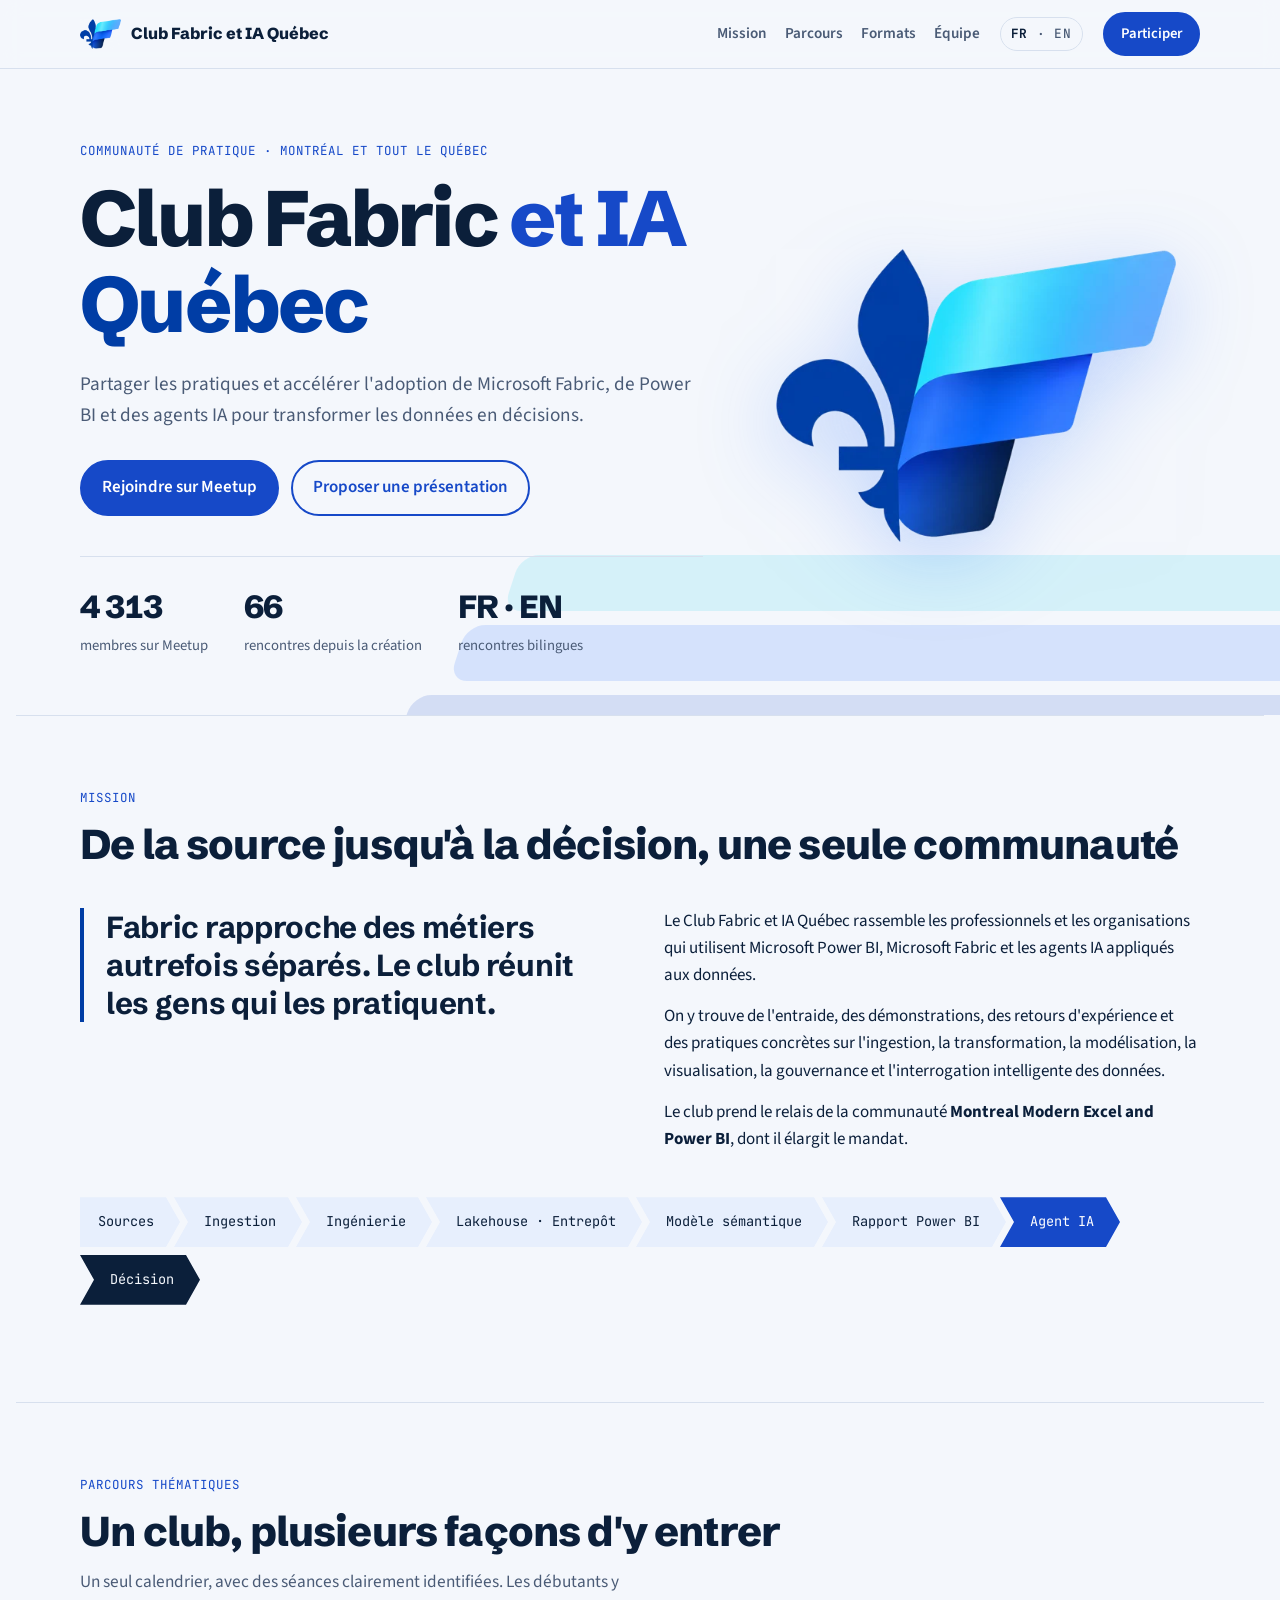
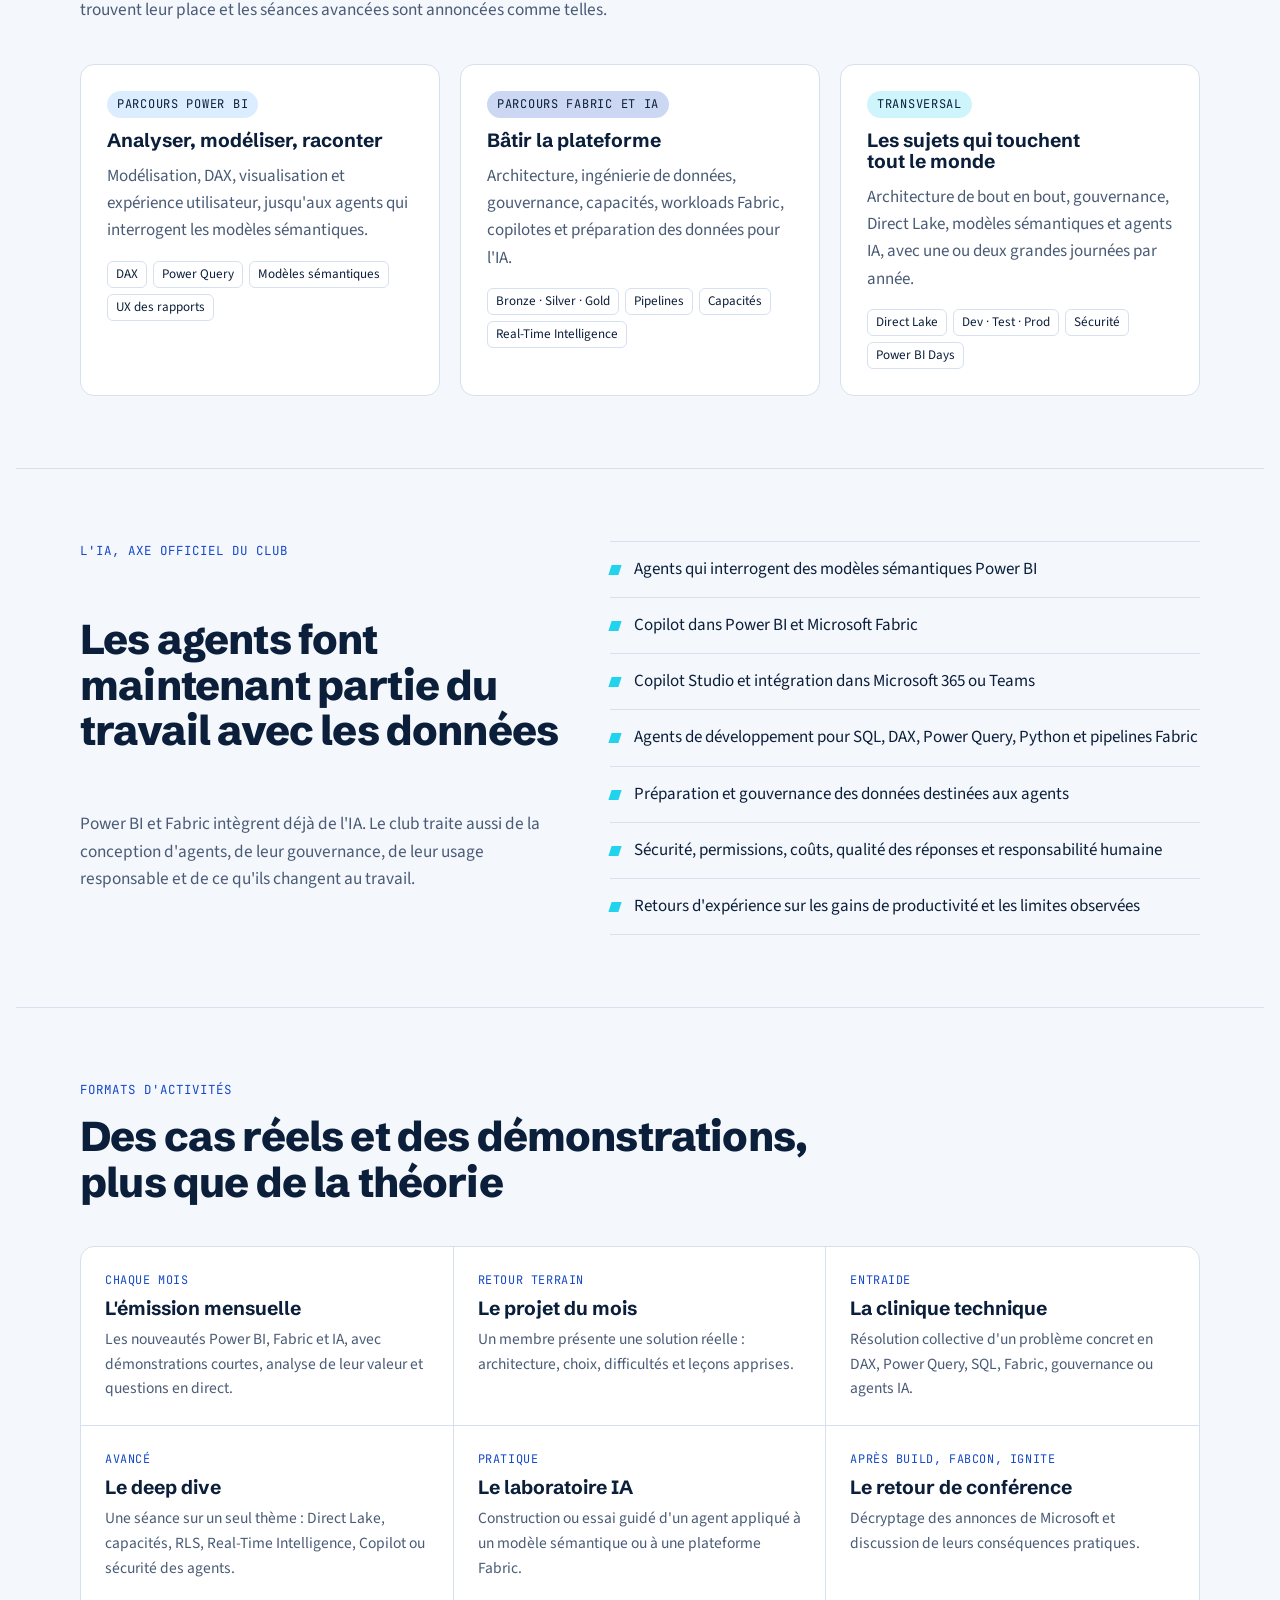
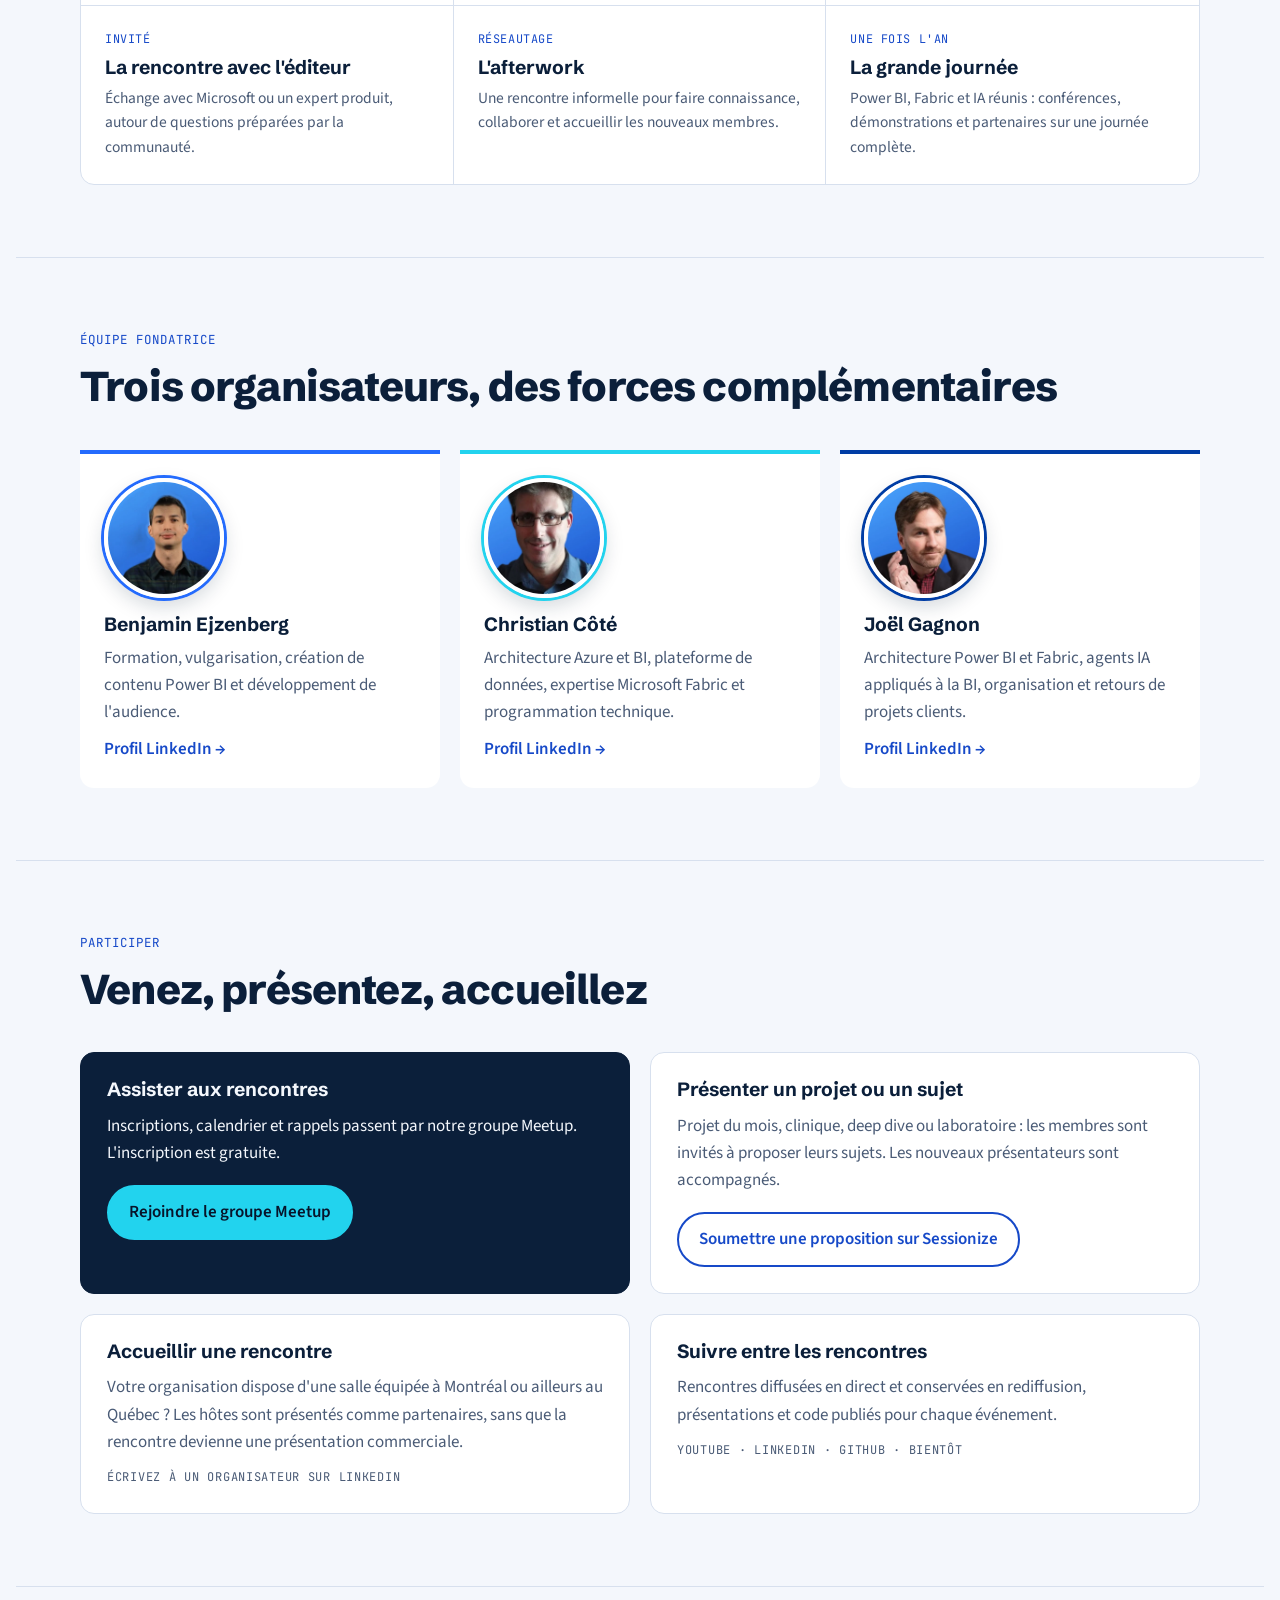
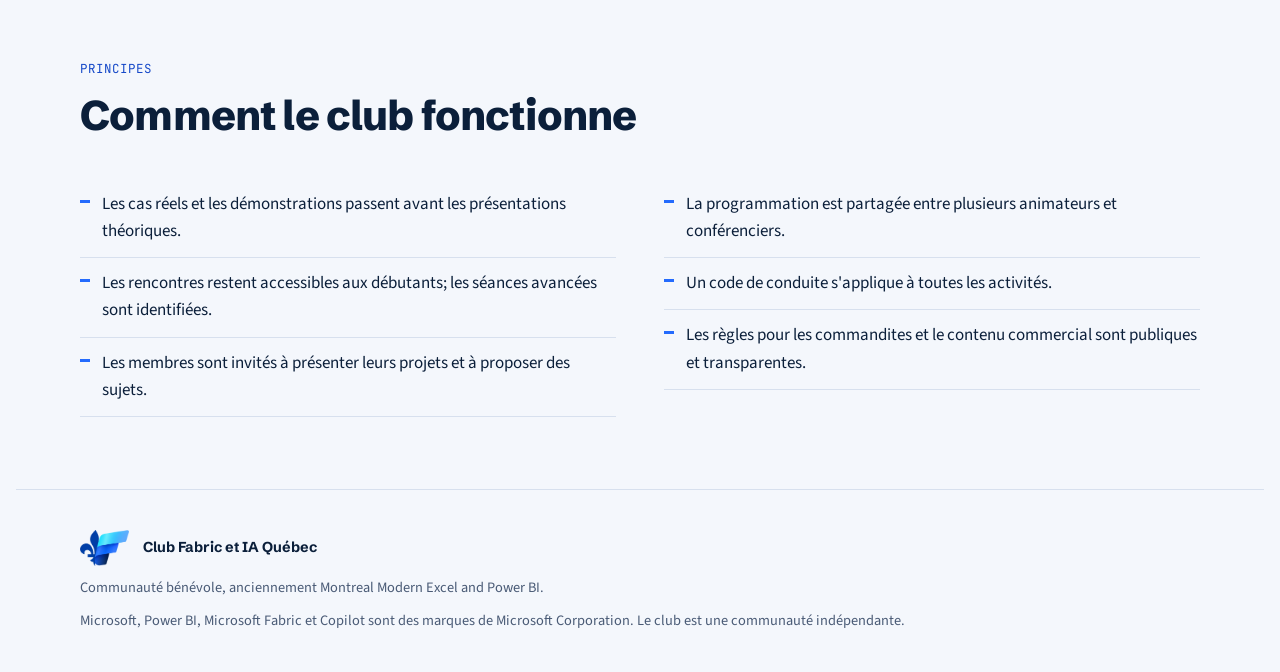
==== index.html @ 4f5534c7 "Add files via upload" ====
<!doctype html>
<html lang="fr">
<head>
<meta charset="utf-8">
<meta name="viewport" content="width=device-width, initial-scale=1, viewport-fit=cover">
<title>Club Fabric et IA Québec</title>
<link rel="alternate" hreflang="fr" href="index.html">
<link rel="alternate" hreflang="en" href="en.html">
<link rel="stylesheet" href="styles.css">
<meta name="description" content="Communauté de pratique québécoise autour de Power BI, Microsoft Fabric et des agents IA.">
<link rel="preconnect" href="https://fonts.googleapis.com">
<link rel="preconnect" href="https://fonts.gstatic.com" crossorigin>
<link rel="stylesheet" href="https://fonts.googleapis.com/css2?family=Schibsted+Grotesk:wght@500;700;800&family=Source+Sans+3:wght@400;600&family=JetBrains+Mono:wght@500&display=swap">
</head>
<body>


<nav class="nav" aria-label="Navigation principale">
  <div class="wrap">
    <a class="brand" href="#top"><img src="logo.webp" alt=""><span>Club Fabric et IA Québec</span></a>
    <ul>
      <li><a href="#mission">Mission</a></li>
      <li><a href="#parcours">Parcours</a></li>
      <li><a href="#formats">Formats</a></li>
      <li><a href="#equipe">Équipe</a></li>
    </ul>
    <a class="lang" href="en.html" hreflang="en" lang="en" aria-label="English version"><b>FR</b> · EN</a>
    <a class="btn btn-primary" href="#participer">Participer</a>
  </div>
</nav>

<header class="hero" id="top">
  <div class="ribbons" aria-hidden="true"><span></span><span></span><span></span></div>
  <div class="wrap">
    <div>
      <p class="eyebrow">Communauté de pratique · Montréal et tout le Québec</p>
      <h1 style="margin-top:14px">Club Fabric <span class="ia">et IA</span><span class="qc">Québec</span></h1>
      <p class="lede">Partager les pratiques et accélérer l'adoption de Microsoft Fabric, de Power BI et des agents IA pour transformer les données en décisions.</p>
      <div class="ctas">
        <a class="btn btn-primary" href="https://www.meetup.com/fr-FR/pugmontreal" target="_blank" rel="noopener">Rejoindre sur Meetup</a>
        <a class="btn btn-ghost" href="https://sessionize.com/Fabric_AI_Quebec" target="_blank" rel="noopener">Proposer une présentation</a>
      </div>
      <div class="stats">
        <div class="stat"><b>4&nbsp;313</b><span>membres sur Meetup</span></div>
        <div class="stat"><b>66</b><span>rencontres depuis la création</span></div>
        <div class="stat"><b>FR · EN</b><span>rencontres bilingues</span></div>
      </div>
    </div>
    <div class="hero-logo"><img src="logo.webp" alt="Emblème du Club Fabric et IA Québec : une demi-fleur de lys bleue jointe à un F formé de rubans bleus et cyan"></div>
  </div>
</header>

<main>
<section id="mission">
  <div class="wrap">
    <div class="sec-head">
      <p class="eyebrow">Mission</p>
      <h2>De la source jusqu'à la décision, une seule communauté</h2>
    </div>
    <div class="mission">
      <blockquote>Fabric rapproche des métiers autrefois séparés. Le club réunit les gens qui les pratiquent.</blockquote>
      <div>
        <p>Le Club Fabric et IA Québec rassemble les professionnels et les organisations qui utilisent Microsoft Power BI, Microsoft Fabric et les agents IA appliqués aux données.</p>
        <p>On y trouve de l'entraide, des démonstrations, des retours d'expérience et des pratiques concrètes sur l'ingestion, la transformation, la modélisation, la visualisation, la gouvernance et l'interrogation intelligente des données.</p>
        <p>Le club prend le relais de la communauté <strong>Montreal Modern Excel and Power BI</strong>, dont il élargit le mandat.</p>
      </div>
    </div>
    <ol class="flow" aria-label="Le continuum couvert par le club" style="margin-top:44px">
      <li>Sources</li><li>Ingestion</li><li>Ingénierie</li><li>Lakehouse · Entrepôt</li><li>Modèle sémantique</li><li>Rapport Power BI</li><li class="ai">Agent IA</li><li class="dec">Décision</li>
    </ol>
  </div>
</section>

<section id="parcours">
  <div class="wrap">
    <div class="sec-head">
      <p class="eyebrow">Parcours thématiques</p>
      <h2>Un club, plusieurs façons d'y entrer</h2>
      <p class="lede">Un seul calendrier, avec des séances clairement identifiées. Les débutants y trouvent leur place et les séances avancées sont annoncées comme telles.</p>
    </div>
    <div class="tracks">
      <article class="track t-pbi">
        <span class="tag">Parcours Power BI</span>
        <h3>Analyser, modéliser, raconter</h3>
        <p>Modélisation, DAX, visualisation et expérience utilisateur, jusqu'aux agents qui interrogent les modèles sémantiques.</p>
        <div class="chips"><span>DAX</span><span>Power Query</span><span>Modèles sémantiques</span><span>UX des rapports</span></div>
      </article>
      <article class="track t-fab">
        <span class="tag">Parcours Fabric et IA</span>
        <h3>Bâtir la plateforme</h3>
        <p>Architecture, ingénierie de données, gouvernance, capacités, workloads Fabric, copilotes et préparation des données pour l'IA.</p>
        <div class="chips"><span>Bronze · Silver · Gold</span><span>Pipelines</span><span>Capacités</span><span>Real-Time Intelligence</span></div>
      </article>
      <article class="track t-x">
        <span class="tag">Transversal</span>
        <h3>Les sujets qui touchent tout le monde</h3>
        <p>Architecture de bout en bout, gouvernance, Direct Lake, modèles sémantiques et agents IA, avec une ou deux grandes journées par année.</p>
        <div class="chips"><span>Direct Lake</span><span>Dev · Test · Prod</span><span>Sécurité</span><span>Power BI Days</span></div>
      </article>
    </div>
  </div>
</section>

<section id="ia">
  <div class="wrap ia-grid">
    <div class="sec-head" style="margin-bottom:0">
      <p class="eyebrow">L'IA, axe officiel du club</p>
      <h2>Les agents font maintenant partie du travail avec les données</h2>
      <p class="lede">Power BI et Fabric intègrent déjà de l'IA. Le club traite aussi de la conception d'agents, de leur gouvernance, de leur usage responsable et de ce qu'ils changent au travail.</p>
    </div>
    <ul class="ia-list">
      <li>Agents qui interrogent des modèles sémantiques Power BI</li>
      <li>Copilot dans Power BI et Microsoft Fabric</li>
      <li>Copilot Studio et intégration dans Microsoft 365 ou Teams</li>
      <li>Agents de développement pour SQL, DAX, Power Query, Python et pipelines Fabric</li>
      <li>Préparation et gouvernance des données destinées aux agents</li>
      <li>Sécurité, permissions, coûts, qualité des réponses et responsabilité humaine</li>
      <li>Retours d'expérience sur les gains de productivité et les limites observées</li>
    </ul>
  </div>
</section>

<section id="formats">
  <div class="wrap">
    <div class="sec-head">
      <p class="eyebrow">Formats d'activités</p>
      <h2>Des cas réels et des démonstrations, plus que de la théorie</h2>
    </div>
    <div class="formats">
      <div class="fmt"><span class="when">Chaque mois</span><h3>L'émission mensuelle</h3><p>Les nouveautés Power BI, Fabric et IA, avec démonstrations courtes, analyse de leur valeur et questions en direct.</p></div>
      <div class="fmt"><span class="when">Retour terrain</span><h3>Le projet du mois</h3><p>Un membre présente une solution réelle : architecture, choix, difficultés et leçons apprises.</p></div>
      <div class="fmt"><span class="when">Entraide</span><h3>La clinique technique</h3><p>Résolution collective d'un problème concret en DAX, Power Query, SQL, Fabric, gouvernance ou agents IA.</p></div>
      <div class="fmt"><span class="when">Avancé</span><h3>Le deep dive</h3><p>Une séance sur un seul thème : Direct Lake, capacités, RLS, Real-Time Intelligence, Copilot ou sécurité des agents.</p></div>
      <div class="fmt"><span class="when">Pratique</span><h3>Le laboratoire IA</h3><p>Construction ou essai guidé d'un agent appliqué à un modèle sémantique ou à une plateforme Fabric.</p></div>
      <div class="fmt"><span class="when">Après Build, FabCon, Ignite</span><h3>Le retour de conférence</h3><p>Décryptage des annonces de Microsoft et discussion de leurs conséquences pratiques.</p></div>
      <div class="fmt"><span class="when">Invité</span><h3>La rencontre avec l'éditeur</h3><p>Échange avec Microsoft ou un expert produit, autour de questions préparées par la communauté.</p></div>
      <div class="fmt"><span class="when">Réseautage</span><h3>L'afterwork</h3><p>Une rencontre informelle pour faire connaissance, collaborer et accueillir les nouveaux membres.</p></div>
      <div class="fmt"><span class="when">Une fois l'an</span><h3>La grande journée</h3><p>Power BI, Fabric et IA réunis : conférences, démonstrations et partenaires sur une journée complète.</p></div>
    </div>
  </div>
</section>

<section id="equipe">
  <div class="wrap">
    <div class="sec-head">
      <p class="eyebrow">Équipe fondatrice</p>
      <h2>Trois organisateurs, des forces complémentaires</h2>
    </div>
    <div class="team">
      <article class="person">
        <img class="avatar" src="benjamin.webp" alt="Photo de Benjamin Ejzenberg" width="120" height="120" loading="lazy" decoding="async">
        <h3>Benjamin Ejzenberg</h3>
        <p>Formation, vulgarisation, création de contenu Power BI et développement de l'audience.</p>
        <a href="https://www.linkedin.com/in/benjaminejzenberg/" target="_blank" rel="noopener">Profil LinkedIn →</a>
      </article>
      <article class="person">
        <img class="avatar" src="christian.webp" alt="Photo de Christian Côté" width="120" height="120" loading="lazy" decoding="async">
        <h3>Christian Côté</h3>
        <p>Architecture Azure et BI, plateforme de données, expertise Microsoft Fabric et programmation technique.</p>
        <a href="https://www.linkedin.com/in/ccote/" target="_blank" rel="noopener">Profil LinkedIn →</a>
      </article>
      <article class="person">
        <img class="avatar" src="joel.webp" alt="Photo de Joël Gagnon" width="120" height="120" loading="lazy" decoding="async">
        <h3>Joël Gagnon</h3>
        <p>Architecture Power BI et Fabric, agents IA appliqués à la BI, organisation et retours de projets clients.</p>
        <a href="https://www.linkedin.com/in/joelgagnon/" target="_blank" rel="noopener">Profil LinkedIn →</a>
      </article>
    </div>
  </div>
</section>

<section id="participer">
  <div class="wrap">
    <div class="sec-head">
      <p class="eyebrow">Participer</p>
      <h2>Venez, présentez, accueillez</h2>
    </div>
    <div class="join">
      <article class="card main">
        <h3>Assister aux rencontres</h3>
        <p>Inscriptions, calendrier et rappels passent par notre groupe Meetup. L'inscription est gratuite.</p>
        <a class="btn btn-primary" href="https://www.meetup.com/fr-FR/pugmontreal" target="_blank" rel="noopener">Rejoindre le groupe Meetup</a>
      </article>
      <article class="card">
        <h3>Présenter un projet ou un sujet</h3>
        <p>Projet du mois, clinique, deep dive ou laboratoire : les membres sont invités à proposer leurs sujets. Les nouveaux présentateurs sont accompagnés.</p>
        <a class="btn btn-ghost" href="https://sessionize.com/Fabric_AI_Quebec" target="_blank" rel="noopener">Soumettre une proposition sur Sessionize</a>
      </article>
      <article class="card">
        <h3>Accueillir une rencontre</h3>
        <p>Votre organisation dispose d'une salle équipée à Montréal ou ailleurs au Québec ? Les hôtes sont présentés comme partenaires, sans que la rencontre devienne une présentation commerciale.</p>
        <span class="soon">Écrivez à un organisateur sur LinkedIn</span>
      </article>
      <article class="card">
        <h3>Suivre entre les rencontres</h3>
        <p>Rencontres diffusées en direct et conservées en rediffusion, présentations et code publiés pour chaque événement.</p>
        <span class="soon">YouTube · LinkedIn · GitHub · bientôt</span>
      </article>
    </div>
  </div>
</section>

<section id="principes">
  <div class="wrap">
    <div class="sec-head">
      <p class="eyebrow">Principes</p>
      <h2>Comment le club fonctionne</h2>
    </div>
    <ul class="principles">
      <li>Les cas réels et les démonstrations passent avant les présentations théoriques.</li>
      <li>Les rencontres restent accessibles aux débutants; les séances avancées sont identifiées.</li>
      <li>Les membres sont invités à présenter leurs projets et à proposer des sujets.</li>
      <li>La programmation est partagée entre plusieurs animateurs et conférenciers.</li>
      <li>Un code de conduite s'applique à toutes les activités.</li>
      <li>Les règles pour les commandites et le contenu commercial sont publiques et transparentes.</li>
    </ul>
  </div>
</section>
</main>

<footer>
  <div class="wrap">
    <div class="row"><img src="logo.webp" alt=""><strong>Club Fabric et IA Québec</strong></div>
    <p>Communauté bénévole, anciennement Montreal Modern Excel and Power BI.</p>
    <p>Microsoft, Power BI, Microsoft Fabric et Copilot sont des marques de Microsoft Corporation. Le club est une communauté indépendante.</p>
  </div>
</footer>
</body>
</html>
---- styles.css ----
body{margin:0}
img{max-width:100%}

/* Layout: page de communauté en une colonne large; bandes inclinées reprenant les rubans du logo; le continuum des données sert de fil conducteur. */
:root{
  --bg:#F4F7FC; --surface:#FFFFFF; --ink:#0B1F3A; --muted:#4A5B76; --line:#D7E0EE;
  --accent:#1649C8; --accent-2:#246BFD; --azure:#4CA7FF; --cyan:#22D3EE; --lys:#003DA5;
  --on-accent:#FFFFFF; --tint:#E7EFFD;
  --f-display:"Schibsted Grotesk","Segoe UI",system-ui,sans-serif;
  --f-body:"Source Sans 3","Segoe UI",system-ui,sans-serif;
  --f-mono:"JetBrains Mono",ui-monospace,Consolas,monospace;
  --wrap:1120px;
}
@media (prefers-color-scheme:dark){:root:not([data-theme="light"]){
  --bg:#07142A; --surface:#0C1E3B; --ink:#E6EEFA; --muted:#9EB1CF; --line:#1C3459;
  --accent:#4CA7FF; --accent-2:#6CB6FF; --azure:#4CA7FF; --cyan:#22D3EE; --lys:#5C8DE6;
  --on-accent:#07142A; --tint:#102A50; color-scheme:dark}}
:root[data-theme="dark"]{
  --bg:#07142A; --surface:#0C1E3B; --ink:#E6EEFA; --muted:#9EB1CF; --line:#1C3459;
  --accent:#4CA7FF; --accent-2:#6CB6FF; --azure:#4CA7FF; --cyan:#22D3EE; --lys:#5C8DE6;
  --on-accent:#07142A; --tint:#102A50; color-scheme:dark}

*{box-sizing:border-box}
html{scroll-behavior:smooth}
@media (prefers-reduced-motion:reduce){html{scroll-behavior:auto}*{animation:none!important;transition:none!important}}
body{background:var(--bg);color:var(--ink);font-family:var(--f-body);font-size:17px;line-height:1.6;padding-inline:16px}
.wrap{max-width:var(--wrap);margin-inline:auto}
a{color:var(--accent)}
a:focus-visible,button:focus-visible{outline:3px solid var(--cyan);outline-offset:3px;border-radius:4px}
h1,h2,h3{font-family:var(--f-display);line-height:1.1;text-wrap:balance;margin:0}
h2{font-size:clamp(1.8rem,3.6vw,2.6rem);font-weight:800;letter-spacing:-.02em}
h3{font-size:1.2rem;font-weight:700}
p{margin:0}
.eyebrow{font-family:var(--f-mono);font-size:.78rem;letter-spacing:.08em;text-transform:uppercase;color:var(--accent)}
.lede{color:var(--muted);max-width:62ch;font-size:1.08rem}

/* Nav */
.nav{position:sticky;top:env(safe-area-inset-top,0px);z-index:10;background:color-mix(in srgb,var(--bg) 88%,transparent);backdrop-filter:blur(10px);border-bottom:1px solid var(--line);margin-inline:-16px;padding-inline:16px}
.nav .wrap{display:flex;align-items:center;gap:20px;padding-block:12px}
.brand{display:flex;align-items:center;gap:10px;text-decoration:none;color:var(--ink);font-family:var(--f-display);font-weight:800;font-size:1rem;white-space:nowrap}
.brand img{height:30px;width:auto}
.nav ul{display:flex;gap:18px;list-style:none;margin:0 0 0 auto;padding:0;flex-wrap:wrap}
.nav ul a{color:var(--muted);text-decoration:none;font-weight:600;font-size:.95rem}
.nav ul a:hover{color:var(--ink)}
@media (max-width:860px){.nav ul{display:none}}
.btn{display:inline-flex;align-items:center;gap:8px;padding:12px 20px;border-radius:999px;font-weight:600;text-decoration:none;border:2px solid var(--accent);transition:transform .15s ease,background .15s}
.btn:hover{transform:translateY(-1px)}
.btn-primary{background:var(--accent);color:var(--on-accent)}
.btn-ghost{color:var(--accent);background:transparent}
.nav .btn{padding:8px 16px;font-size:.92rem;margin-left:auto}
@media (min-width:861px){.nav .btn{margin-left:0}}

/* Hero */
.hero{position:relative;padding-block:72px 56px;overflow:hidden;margin-inline:-16px;padding-inline:16px}
.hero .wrap{display:grid;grid-template-columns:1.25fr .9fr;gap:48px;align-items:center;position:relative;z-index:1}
.hero h1{font-size:clamp(2.6rem,6.4vw,4.9rem);font-weight:800;letter-spacing:-.035em}
.hero h1 .ia{color:var(--accent)}
.hero h1 .qc{display:block;color:var(--lys)}
.hero .lede{margin-top:22px;font-size:1.2rem}
.hero .ctas{display:flex;gap:12px;flex-wrap:wrap;margin-top:30px}
.hero-logo{justify-self:center;width:100%;max-width:400px}
.hero-logo img{width:100%;height:auto;filter:drop-shadow(0 20px 40px color-mix(in srgb,var(--accent-2) 25%,transparent))}
.ribbons{position:absolute;inset:auto -10% -60px auto;width:70%;height:220px;z-index:0;pointer-events:none;opacity:.14}
.ribbons span{position:absolute;right:0;height:56px;width:100%;border-radius:18px;transform:skewX(-18deg)}
.ribbons span:nth-child(1){top:0;background:var(--cyan)}
.ribbons span:nth-child(2){top:70px;right:6%;background:var(--accent-2)}
.ribbons span:nth-child(3){top:140px;right:12%;background:var(--accent)}
.stats{display:flex;gap:36px;flex-wrap:wrap;margin-top:40px;padding-top:24px;border-top:1px solid var(--line)}
.stat b{display:block;font-family:var(--f-display);font-size:2rem;font-weight:800;font-variant-numeric:tabular-nums;letter-spacing:-.02em}
.stat span{color:var(--muted);font-size:.92rem}
@media (max-width:820px){.hero .wrap{grid-template-columns:1fr}.hero-logo{order:-1;max-width:220px;justify-self:start}.hero{padding-block:40px}}

/* Sections */
section{padding-block:72px;border-top:1px solid var(--line)}
.sec-head{display:grid;gap:14px;margin-bottom:40px}

/* Continuum */
.flow{display:flex;flex-wrap:wrap;gap:0;margin-top:8px;list-style:none;padding:0}
.flow li{position:relative;padding:14px 26px 14px 30px;font-family:var(--f-mono);font-size:.85rem;color:var(--ink);background:var(--tint);clip-path:polygon(0 0,calc(100% - 14px) 0,100% 50%,calc(100% - 14px) 100%,0 100%,14px 50%);margin-right:-6px;margin-bottom:8px}
.flow li:first-child{clip-path:polygon(0 0,calc(100% - 14px) 0,100% 50%,calc(100% - 14px) 100%,0 100%);padding-left:18px}
.flow li.ai{background:var(--accent);color:var(--on-accent)}
.flow li.dec{background:var(--ink);color:var(--bg)}
.mission{display:grid;grid-template-columns:1fr 1fr;gap:48px;align-items:start}
.mission blockquote{margin:0;font-family:var(--f-display);font-size:clamp(1.4rem,2.6vw,1.9rem);font-weight:700;line-height:1.25;letter-spacing:-.01em;border-left:4px solid var(--lys);padding-left:22px}
.mission p+p{margin-top:14px}
@media (max-width:820px){.mission{grid-template-columns:1fr;gap:28px}}

/* Parcours */
.tracks{display:grid;grid-template-columns:repeat(3,1fr);gap:20px}
.track{background:var(--surface);border:1px solid var(--line);border-radius:14px;padding:26px;display:grid;gap:12px;align-content:start;min-width:0}
.track .tag{font-family:var(--f-mono);font-size:.75rem;letter-spacing:.06em;text-transform:uppercase;padding:4px 10px;border-radius:999px;justify-self:start}
.t-pbi .tag{background:color-mix(in srgb,var(--azure) 20%,transparent);color:var(--ink)}
.t-fab .tag{background:color-mix(in srgb,var(--accent) 22%,transparent);color:var(--ink)}
.t-x .tag{background:color-mix(in srgb,var(--cyan) 22%,transparent);color:var(--ink)}
.track p{color:var(--muted)}
.chips{display:flex;flex-wrap:wrap;gap:6px;margin-top:4px}
.chips span{font-size:.82rem;border:1px solid var(--line);border-radius:6px;padding:2px 8px;color:var(--ink)}
@media (max-width:900px){.tracks{grid-template-columns:1fr}}

/* IA */
.ia-grid{display:grid;grid-template-columns:.9fr 1.1fr;gap:48px}
.ia-list{list-style:none;margin:0;padding:0;display:grid;gap:0;border-top:1px solid var(--line)}
.ia-list li{padding:14px 0;border-bottom:1px solid var(--line);display:flex;gap:14px}
.ia-list li::before{content:"";flex:none;width:10px;height:10px;margin-top:9px;background:var(--cyan);transform:skewX(-18deg)}
@media (max-width:820px){.ia-grid{grid-template-columns:1fr;gap:28px}}

/* Formats */
.formats{display:grid;grid-template-columns:repeat(3,1fr);gap:0;border:1px solid var(--line);border-radius:14px;overflow:hidden;background:var(--surface)}
.fmt{padding:24px;border-right:1px solid var(--line);border-bottom:1px solid var(--line);display:grid;gap:8px;align-content:start}
.fmt:nth-child(3n){border-right:0}
.fmt:nth-last-child(-n+3){border-bottom:0}
.fmt .when{font-family:var(--f-mono);font-size:.74rem;color:var(--accent);letter-spacing:.05em;text-transform:uppercase}
.fmt p{color:var(--muted);font-size:.97rem}
@media (max-width:900px){.formats{grid-template-columns:1fr}.fmt{border-right:0}.fmt:nth-last-child(-n+3){border-bottom:1px solid var(--line)}.fmt:last-child{border-bottom:0}}

/* Saison */
.season{list-style:none;margin:0;padding:0;display:grid;grid-template-columns:repeat(6,1fr);gap:12px;counter-reset:m}
.season li{background:var(--surface);border:1px solid var(--line);border-radius:12px;padding:18px;display:grid;gap:8px;align-content:start;position:relative;min-width:0}
.season li::before{counter-increment:m;content:"Mois " counter(m);font-family:var(--f-mono);font-size:.74rem;color:var(--muted);letter-spacing:.05em;text-transform:uppercase}
.season h3{font-size:1.02rem}
.season p{font-size:.93rem;color:var(--muted)}
.season li:first-child{background:var(--accent);border-color:var(--accent)}
.season li:first-child h3,.season li:first-child p,.season li:first-child::before{color:var(--on-accent)}
.note{margin-top:18px;color:var(--muted);font-size:.92rem}
@media (max-width:1000px){.season{grid-template-columns:repeat(3,1fr)}}
@media (max-width:600px){.season{grid-template-columns:1fr}}

/* Équipe */
.team{display:grid;grid-template-columns:repeat(3,1fr);gap:20px}
.person{border-top:4px solid var(--accent-2);background:var(--surface);border-radius:0 0 14px 14px;padding:24px;display:grid;gap:10px;align-content:start}
.person:nth-child(2){border-top-color:var(--cyan)}
.person:nth-child(3){border-top-color:var(--lys)}
.person .avatar{width:120px;height:120px;border-radius:50%;object-fit:cover;border:4px solid var(--surface);box-shadow:0 0 0 3px var(--accent-2),0 8px 20px rgba(11,31,58,.18);margin-bottom:6px}
.person:nth-child(2) .avatar{box-shadow:0 0 0 3px var(--cyan),0 8px 20px rgba(11,31,58,.18)}
.person:nth-child(3) .avatar{box-shadow:0 0 0 3px var(--lys),0 8px 20px rgba(11,31,58,.18)}
.person p{color:var(--muted)}
.person a{font-weight:600;text-decoration:none}
.person a:hover{text-decoration:underline}
@media (max-width:900px){.team{grid-template-columns:1fr}}

/* Participer */
.join{display:grid;grid-template-columns:repeat(2,1fr);gap:20px}
.card{background:var(--surface);border:1px solid var(--line);border-radius:14px;padding:26px;display:grid;gap:12px;align-content:start}
.card p{color:var(--muted)}
.card .soon{font-family:var(--f-mono);font-size:.75rem;color:var(--muted);text-transform:uppercase;letter-spacing:.06em}
.card.main{background:var(--ink);border-color:var(--ink)}
.card.main h3,.card.main p{color:var(--bg)}
.card.main .btn-primary{background:var(--cyan);border-color:var(--cyan);color:#07142A}
.card .btn{justify-self:start;margin-top:6px}
@media (max-width:760px){.join{grid-template-columns:1fr}}

/* Principes */
.principles{columns:2;column-gap:48px;list-style:none;padding:0;margin:0}
.principles li{break-inside:avoid;padding:12px 0 12px 22px;position:relative;border-bottom:1px solid var(--line)}
.principles li::before{content:"";position:absolute;left:0;top:21px;width:10px;height:3px;background:var(--accent-2)}
@media (max-width:760px){.principles{columns:1}}

footer{border-top:1px solid var(--line);padding-block:40px;color:var(--muted);font-size:.9rem}
footer .wrap{display:grid;gap:10px}
footer .row{display:flex;gap:14px;align-items:center;flex-wrap:wrap}
footer img{height:36px;width:auto}
footer strong{color:var(--ink);font-family:var(--f-display)}

/* Sélecteur de langue */
.lang{font-family:var(--f-mono);font-size:.8rem;font-weight:500;letter-spacing:.06em;color:var(--muted);text-decoration:none;border:1px solid var(--line);border-radius:999px;padding:6px 10px;white-space:nowrap}
.lang:hover{color:var(--ink);border-color:var(--accent)}
.lang b{color:var(--ink)}
@media (max-width:860px){.lang{margin-left:auto}.nav .btn{margin-left:0}}
@media (max-width:420px){.brand span{display:none}}
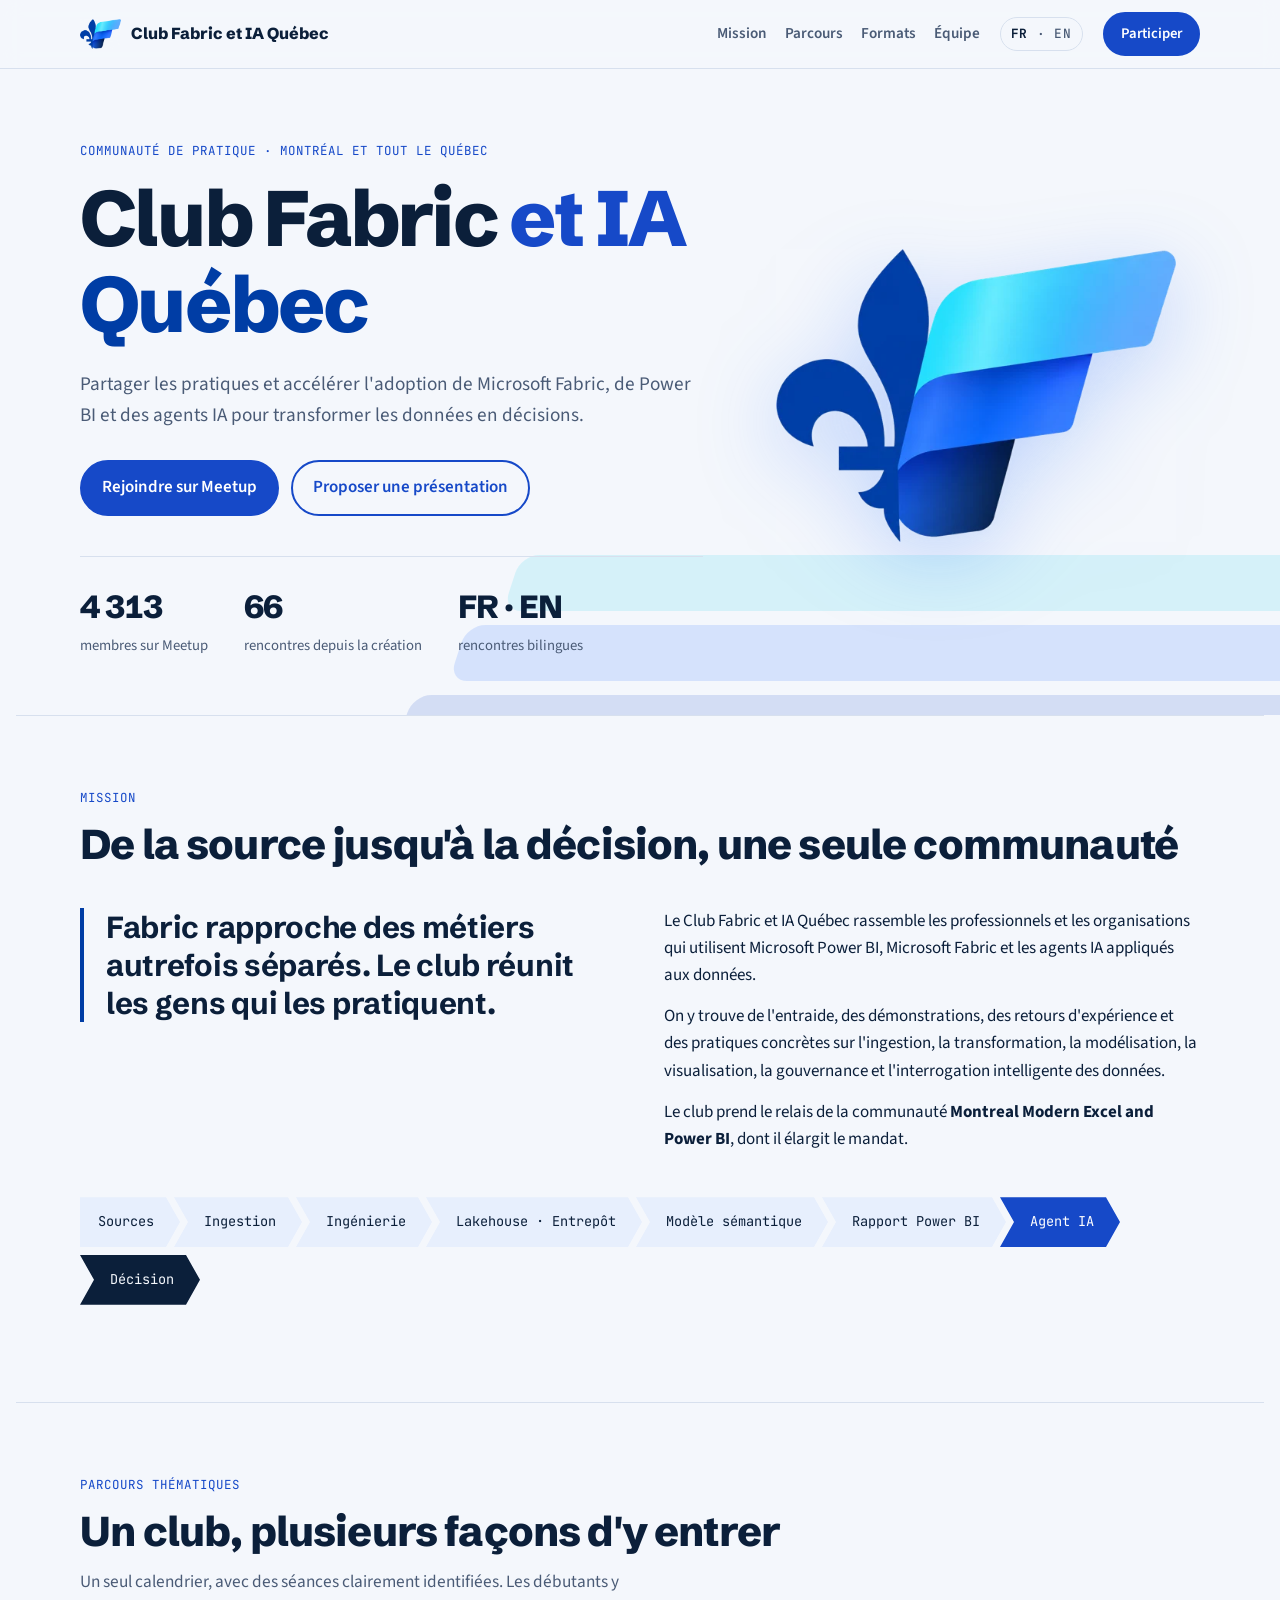
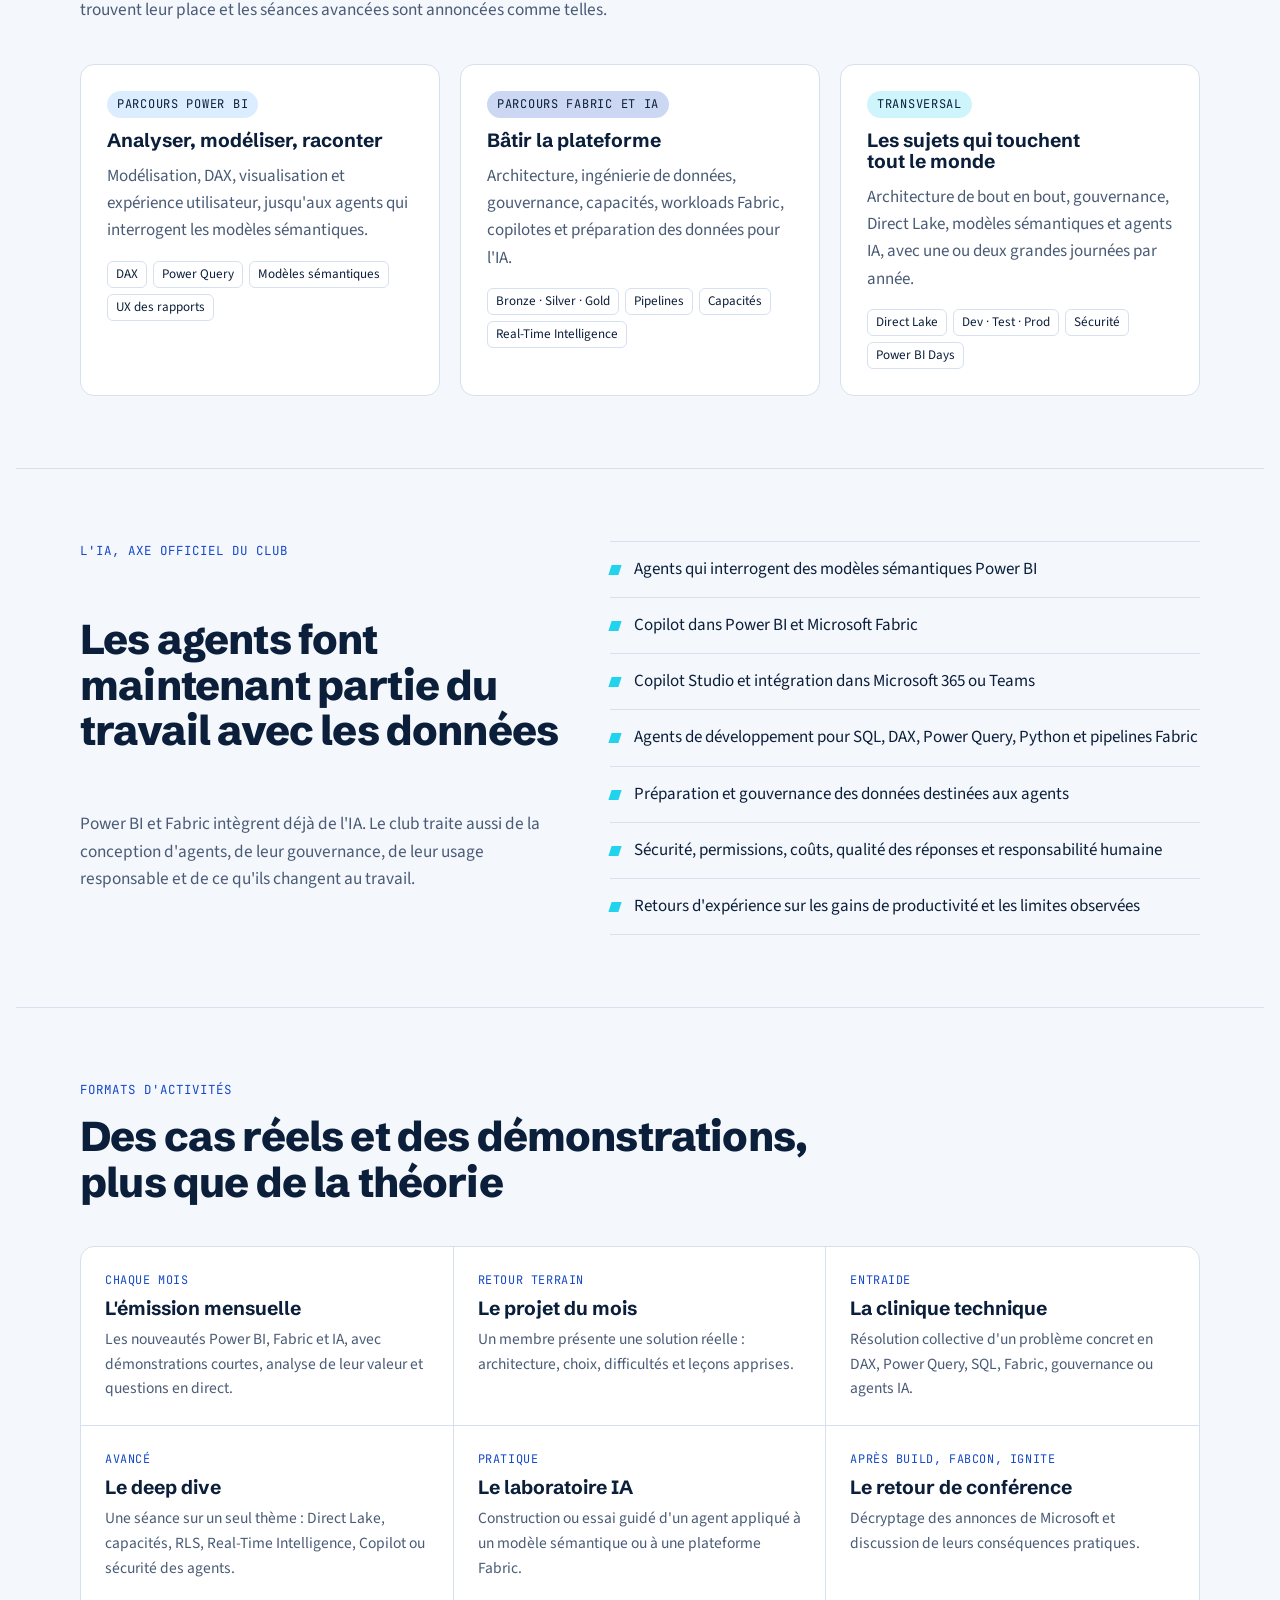
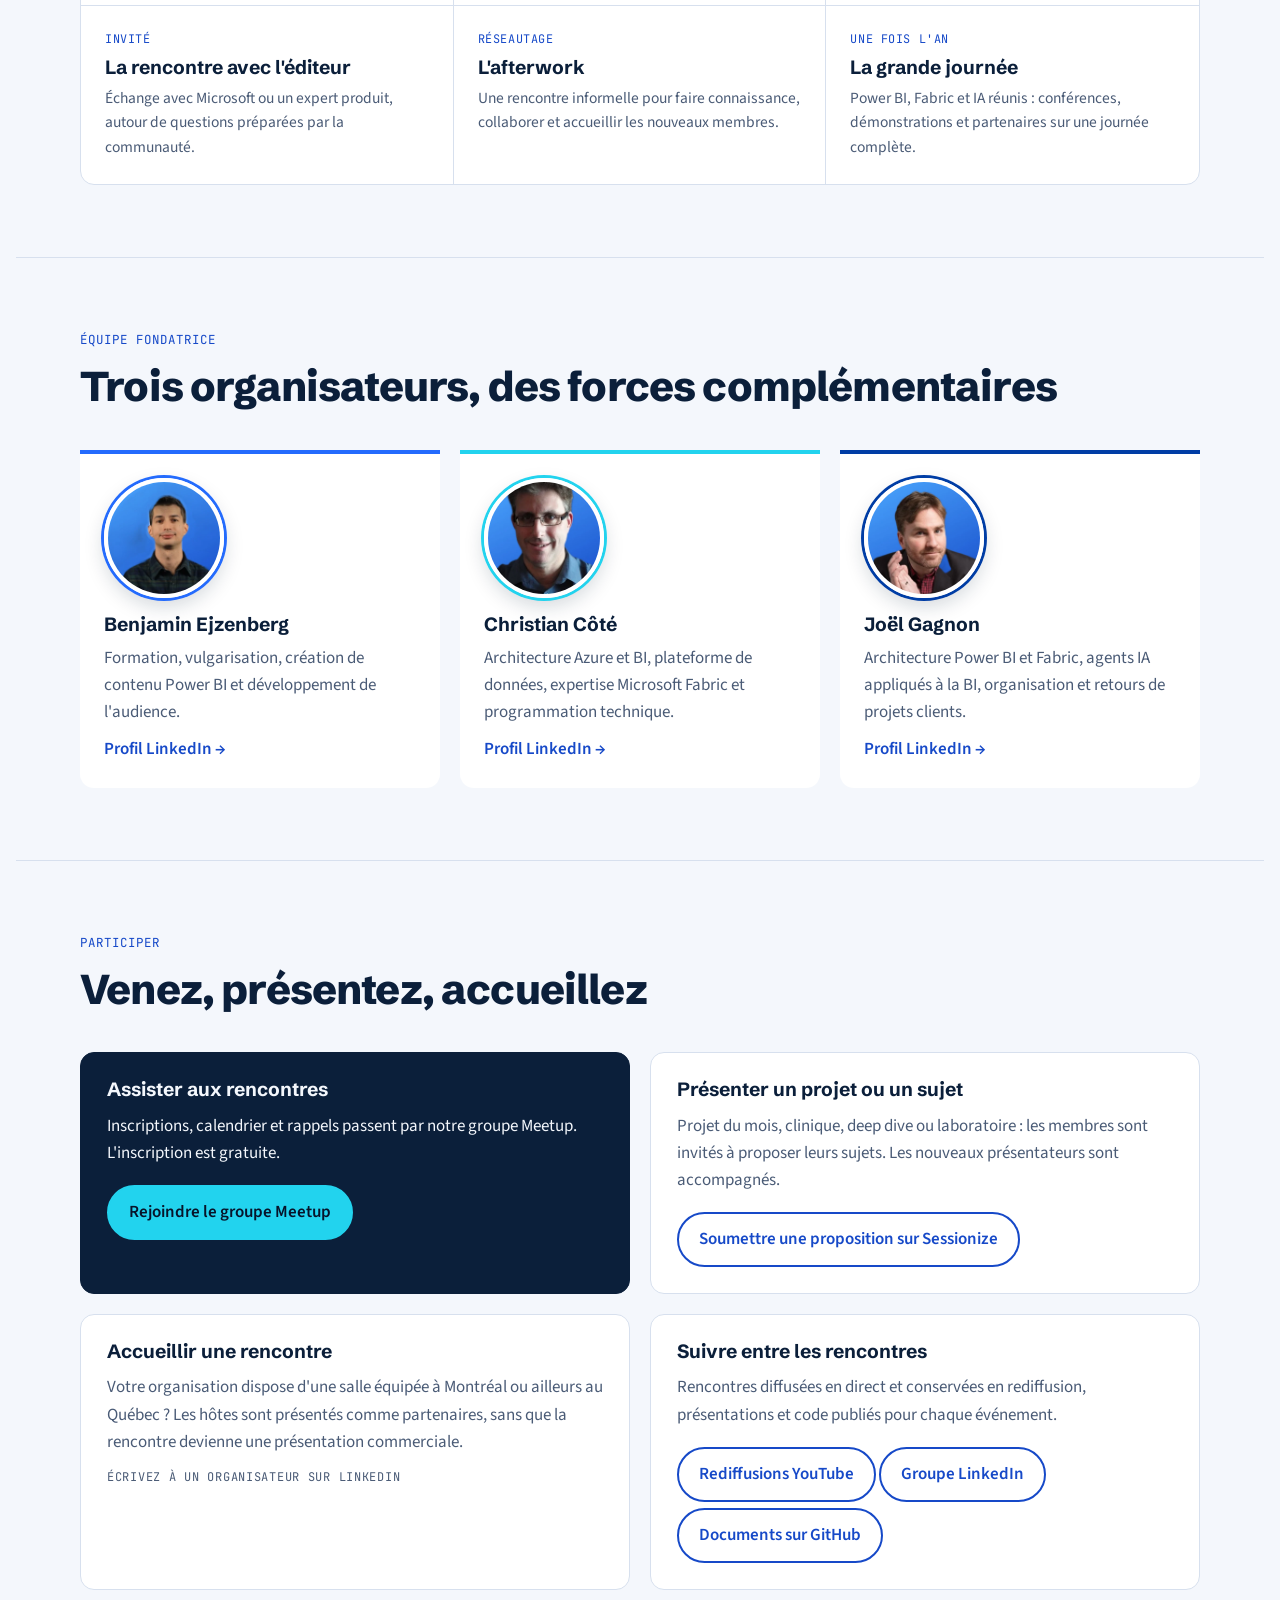
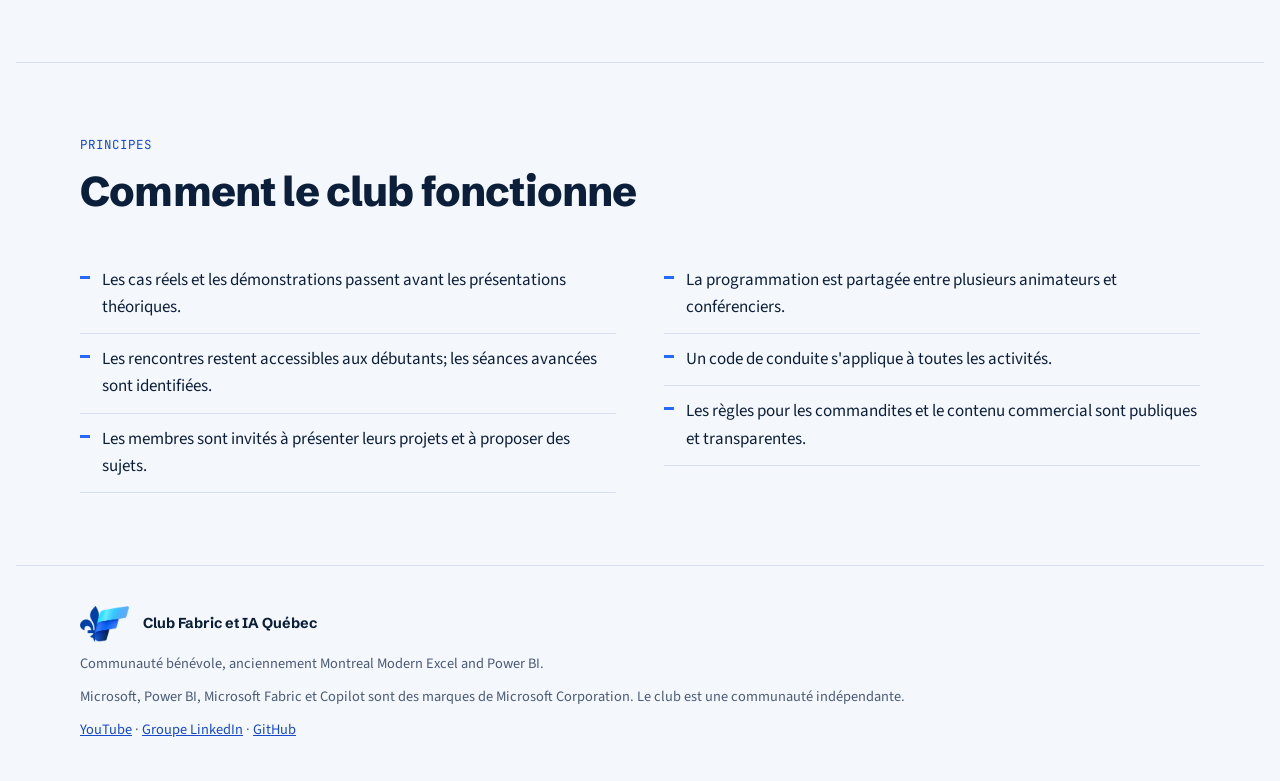
==== commit 6519bdf9: "Add files via upload" ====
--- a/index.html
+++ b/index.html
@@ -194,7 +194,11 @@
       <article class="card">
         <h3>Suivre entre les rencontres</h3>
         <p>Rencontres diffusées en direct et conservées en rediffusion, présentations et code publiés pour chaque événement.</p>
-        <span class="soon">YouTube · LinkedIn · GitHub · bientôt</span>
+        <div class="links">
+          <a class="btn btn-ghost" href="https://www.youtube.com/@clubfabriciaquebec" target="_blank" rel="noopener">Rediffusions YouTube</a>
+          <a class="btn btn-ghost" href="https://www.linkedin.com/groups/40972290/" target="_blank" rel="noopener">Groupe LinkedIn</a>
+          <a class="btn btn-ghost" href="https://github.com/Fabric-AI-Quebec/Rencontres" target="_blank" rel="noopener">Documents sur GitHub</a>
+        </div>
       </article>
     </div>
   </div>
@@ -223,6 +227,7 @@
     <div class="row"><img src="logo.webp" alt=""><strong>Club Fabric et IA Québec</strong></div>
     <p>Communauté bénévole, anciennement Montreal Modern Excel and Power BI.</p>
     <p>Microsoft, Power BI, Microsoft Fabric et Copilot sont des marques de Microsoft Corporation. Le club est une communauté indépendante.</p>
+    <p class="social"><a href="https://www.youtube.com/@clubfabriciaquebec" target="_blank" rel="noopener">YouTube</a> · <a href="https://www.linkedin.com/groups/40972290/" target="_blank" rel="noopener">Groupe LinkedIn</a> · <a href="https://github.com/Fabric-AI-Quebec/Rencontres" target="_blank" rel="noopener">GitHub</a></p>
   </div>
 </footer>
 </body>
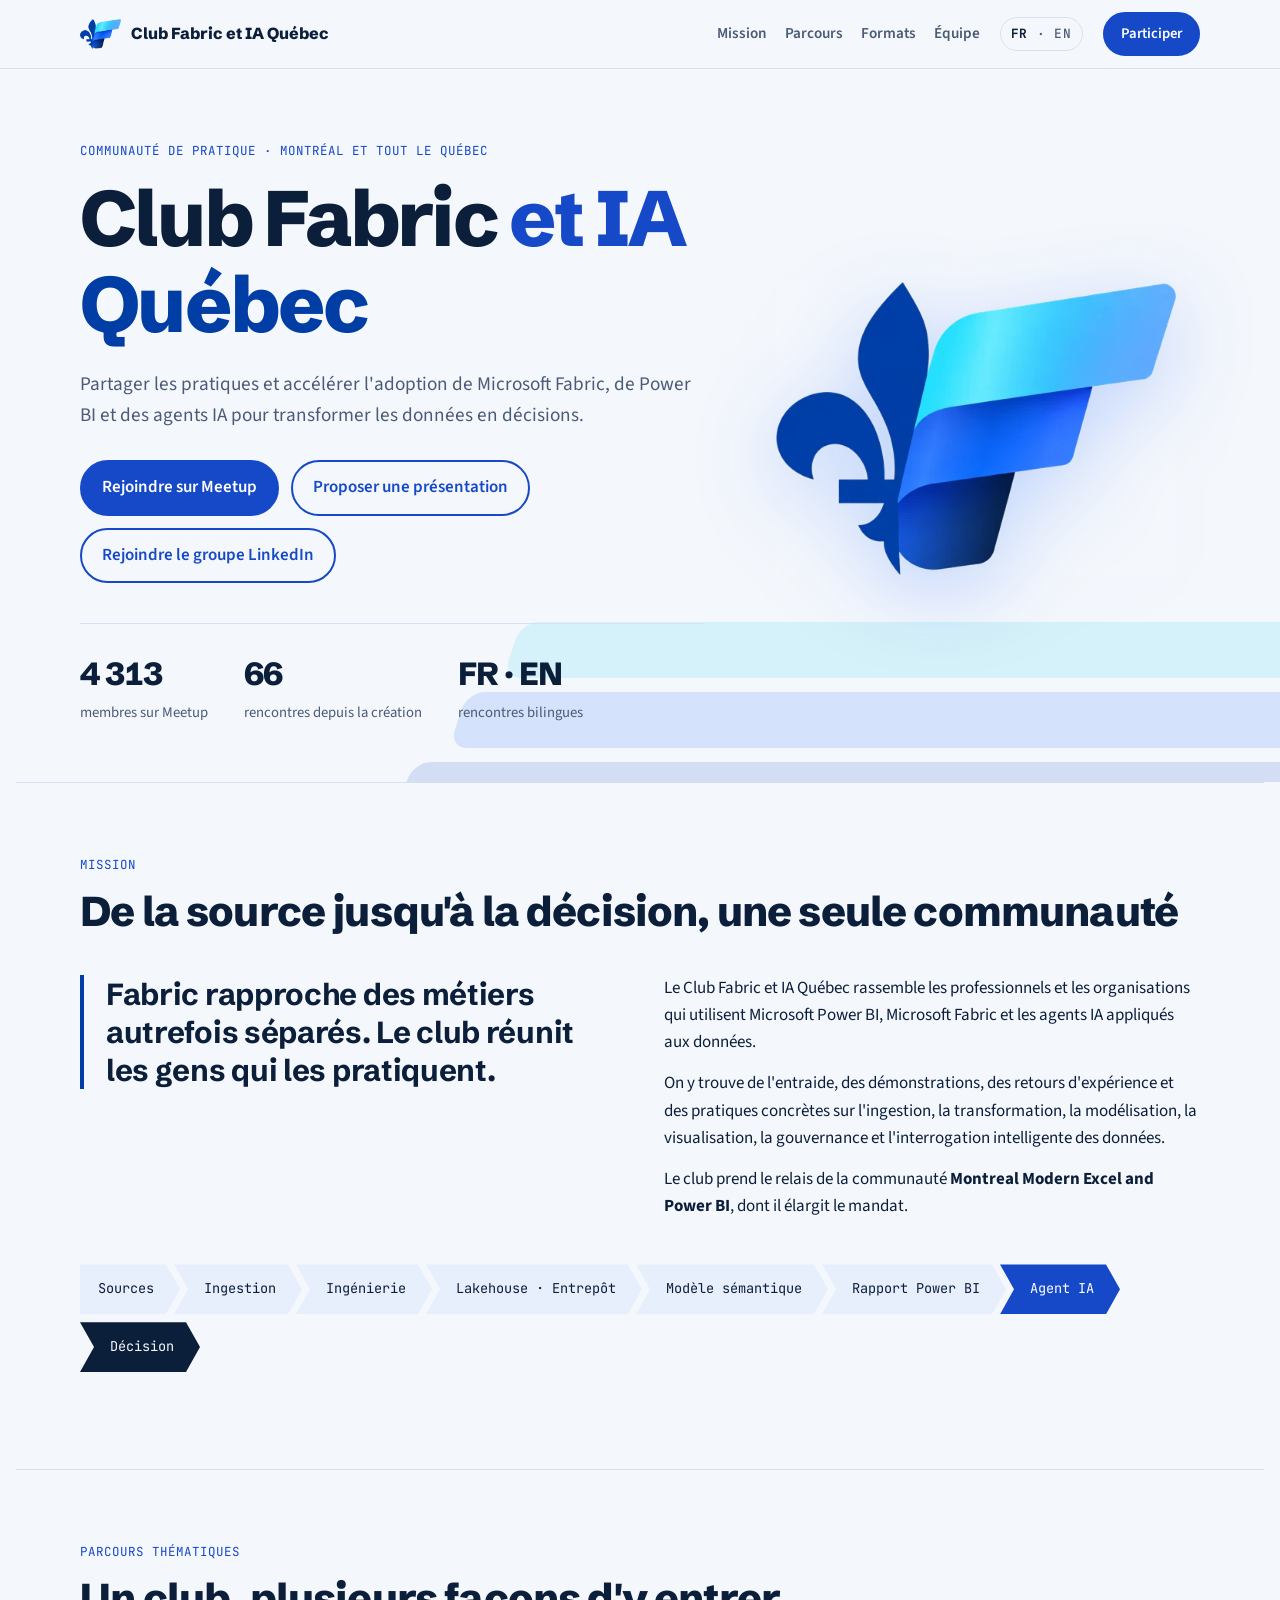
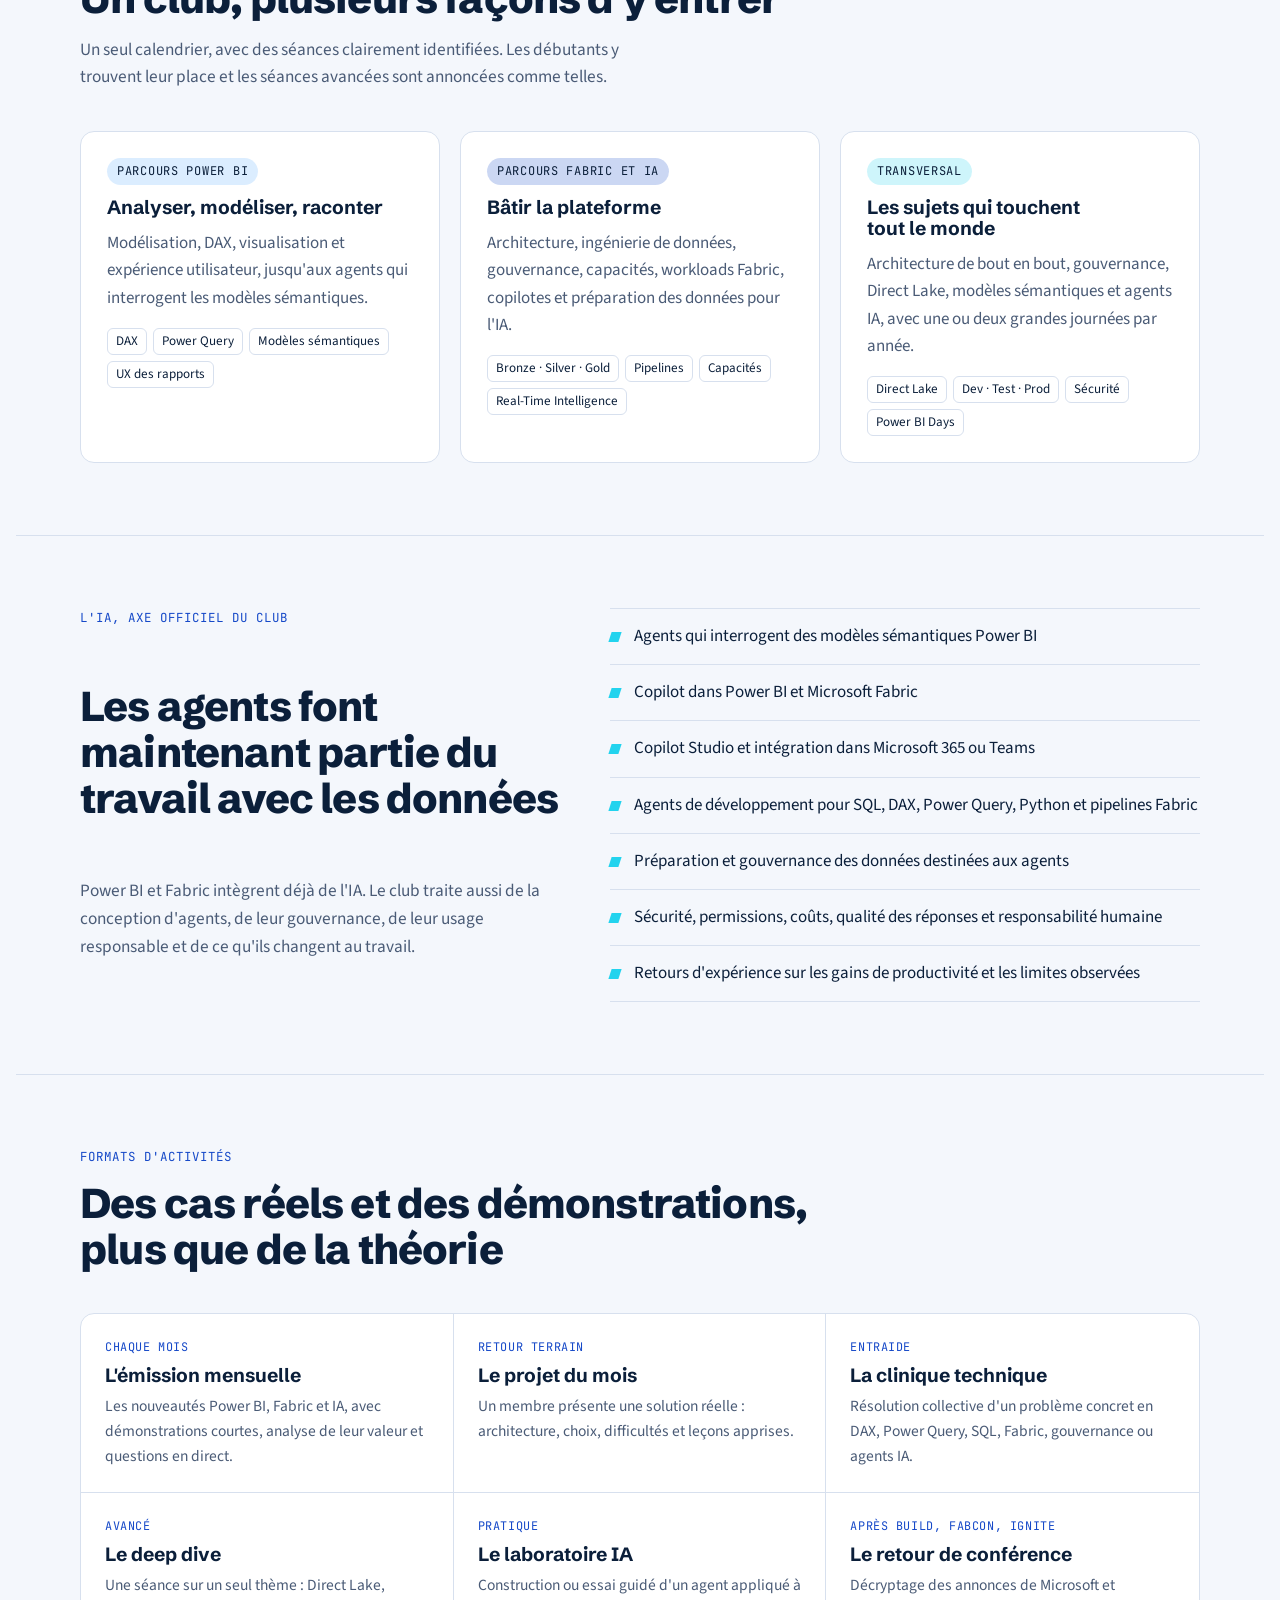
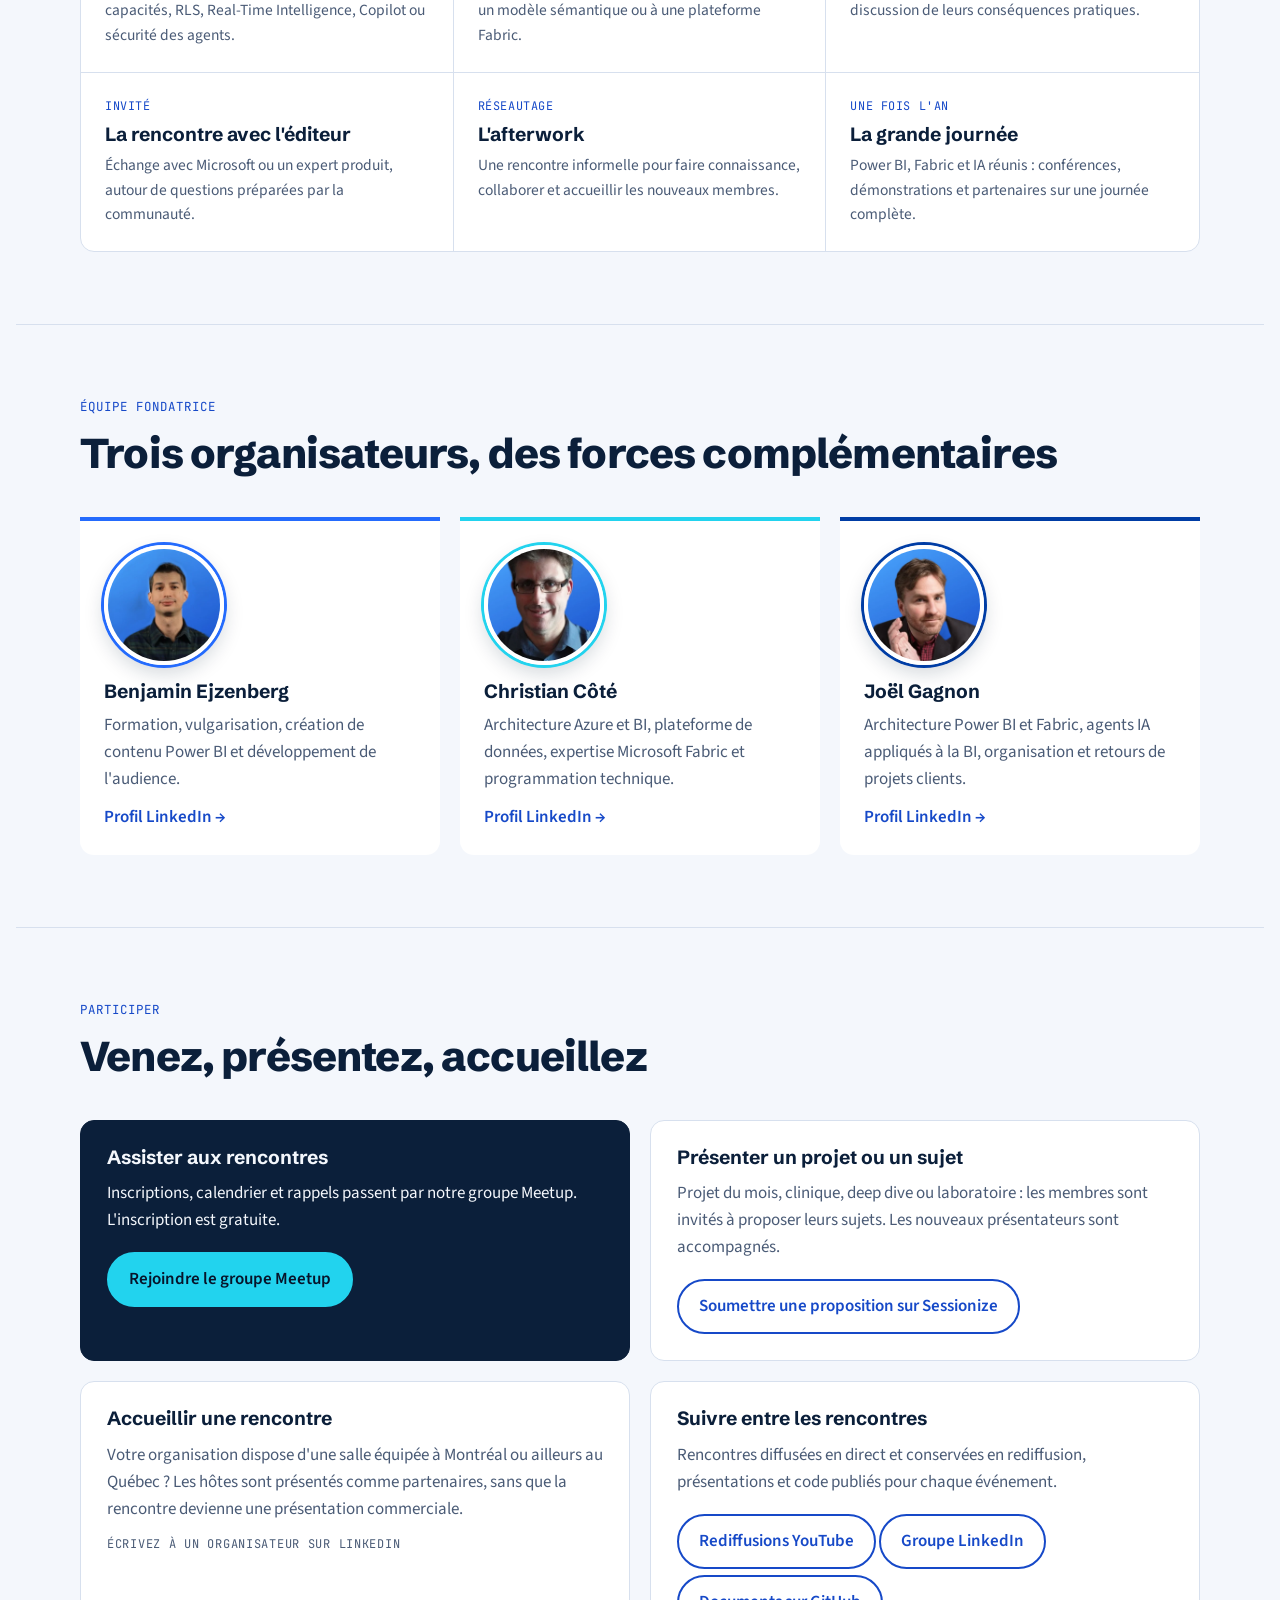
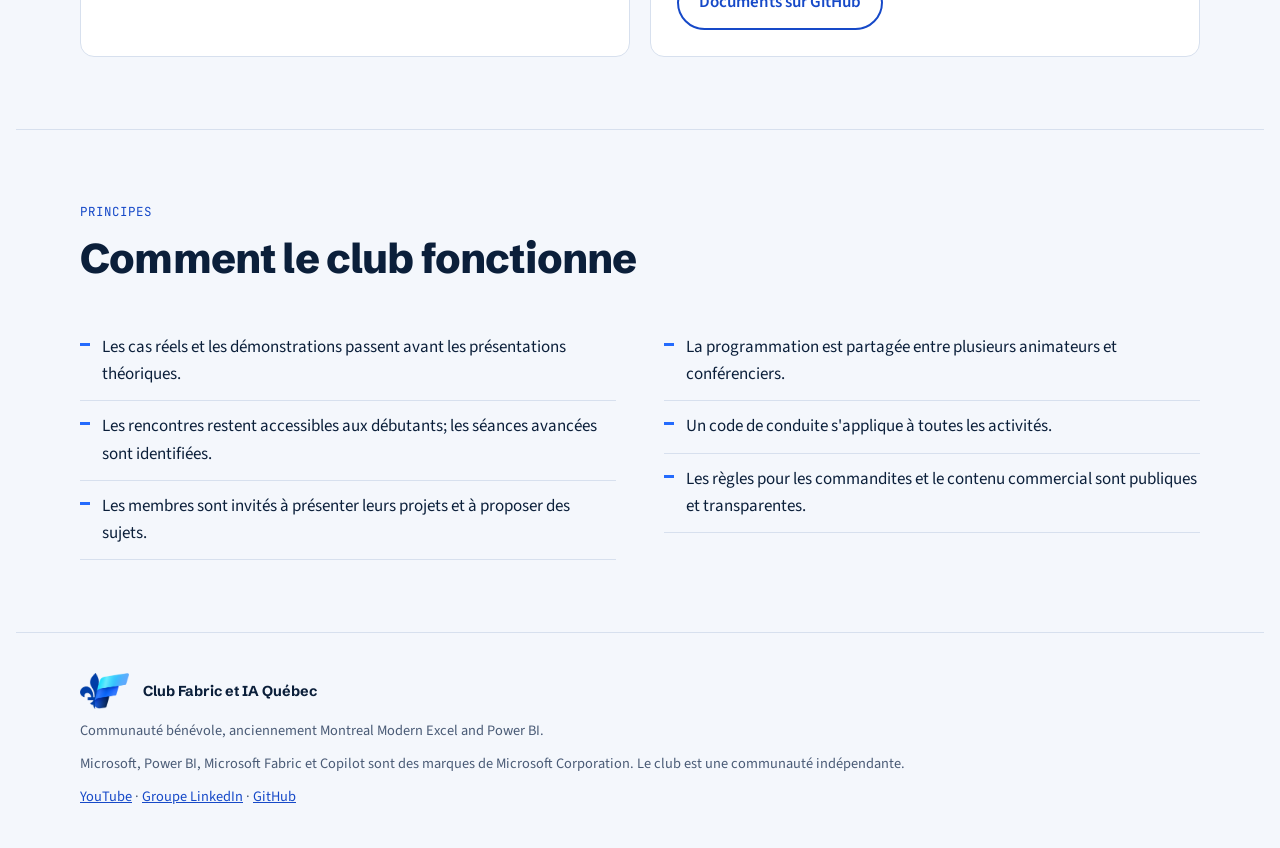
==== commit 16beb3d9: "Add files via upload" ====
--- a/index.html
+++ b/index.html
@@ -39,6 +39,7 @@
       <div class="ctas">
         <a class="btn btn-primary" href="https://www.meetup.com/fr-FR/pugmontreal" target="_blank" rel="noopener">Rejoindre sur Meetup</a>
         <a class="btn btn-ghost" href="https://sessionize.com/Fabric_AI_Quebec" target="_blank" rel="noopener">Proposer une présentation</a>
+        <a class="btn btn-ghost" href="https://www.linkedin.com/groups/40972290/" target="_blank" rel="noopener">Rejoindre le groupe LinkedIn</a>
       </div>
       <div class="stats">
         <div class="stat"><b>4&nbsp;313</b><span>membres sur Meetup</span></div>
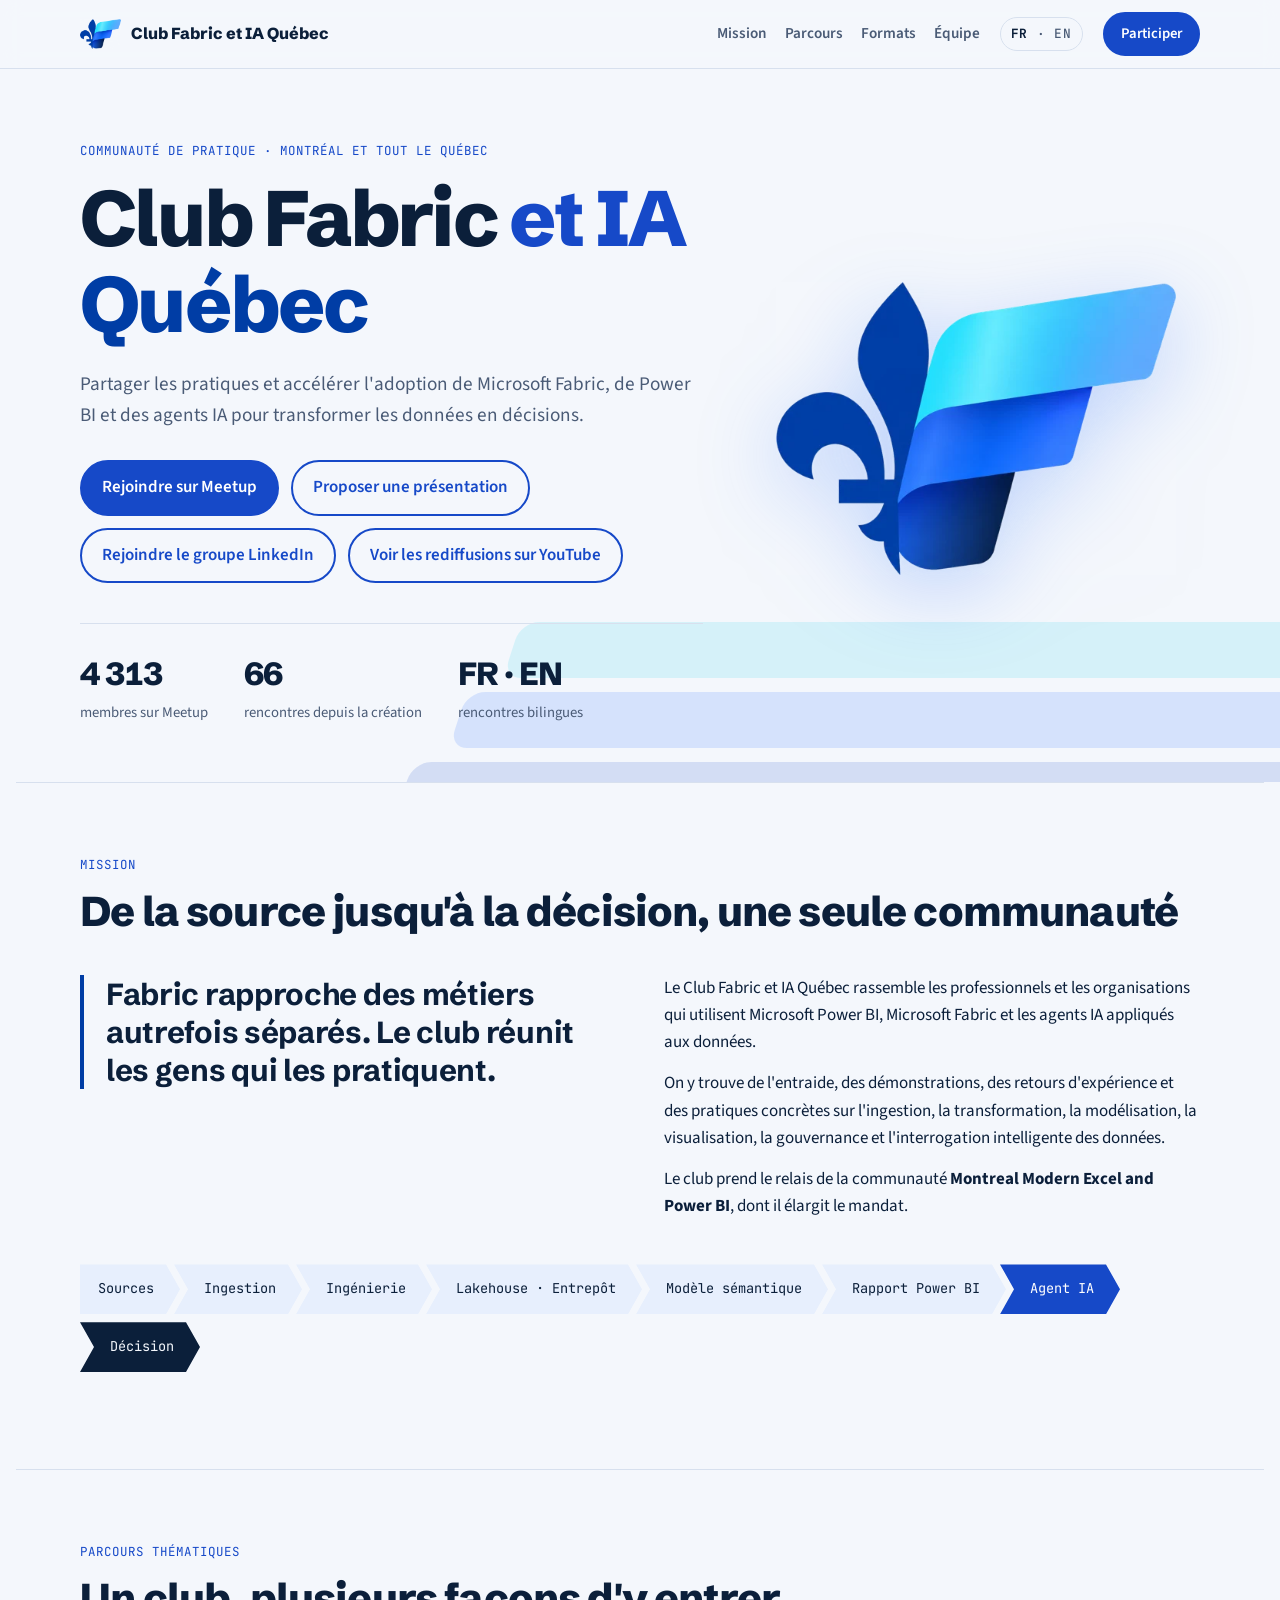
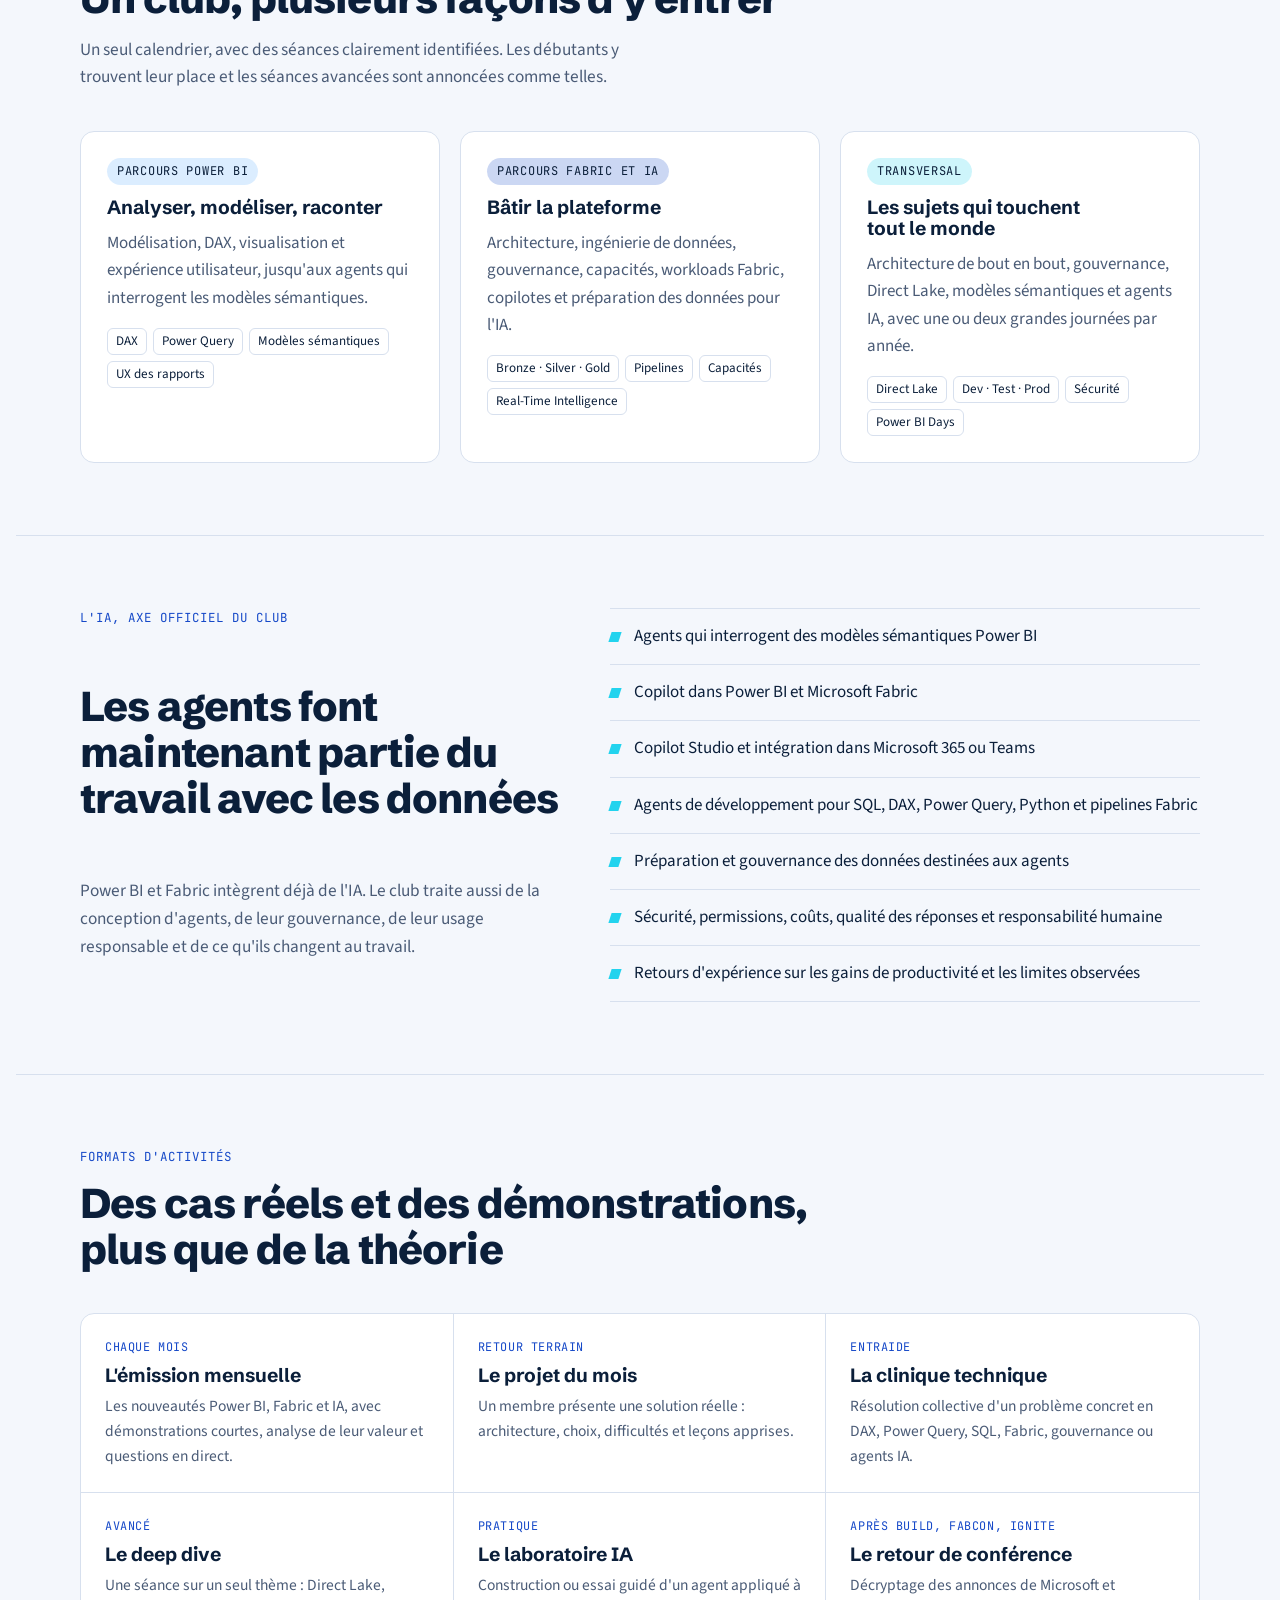
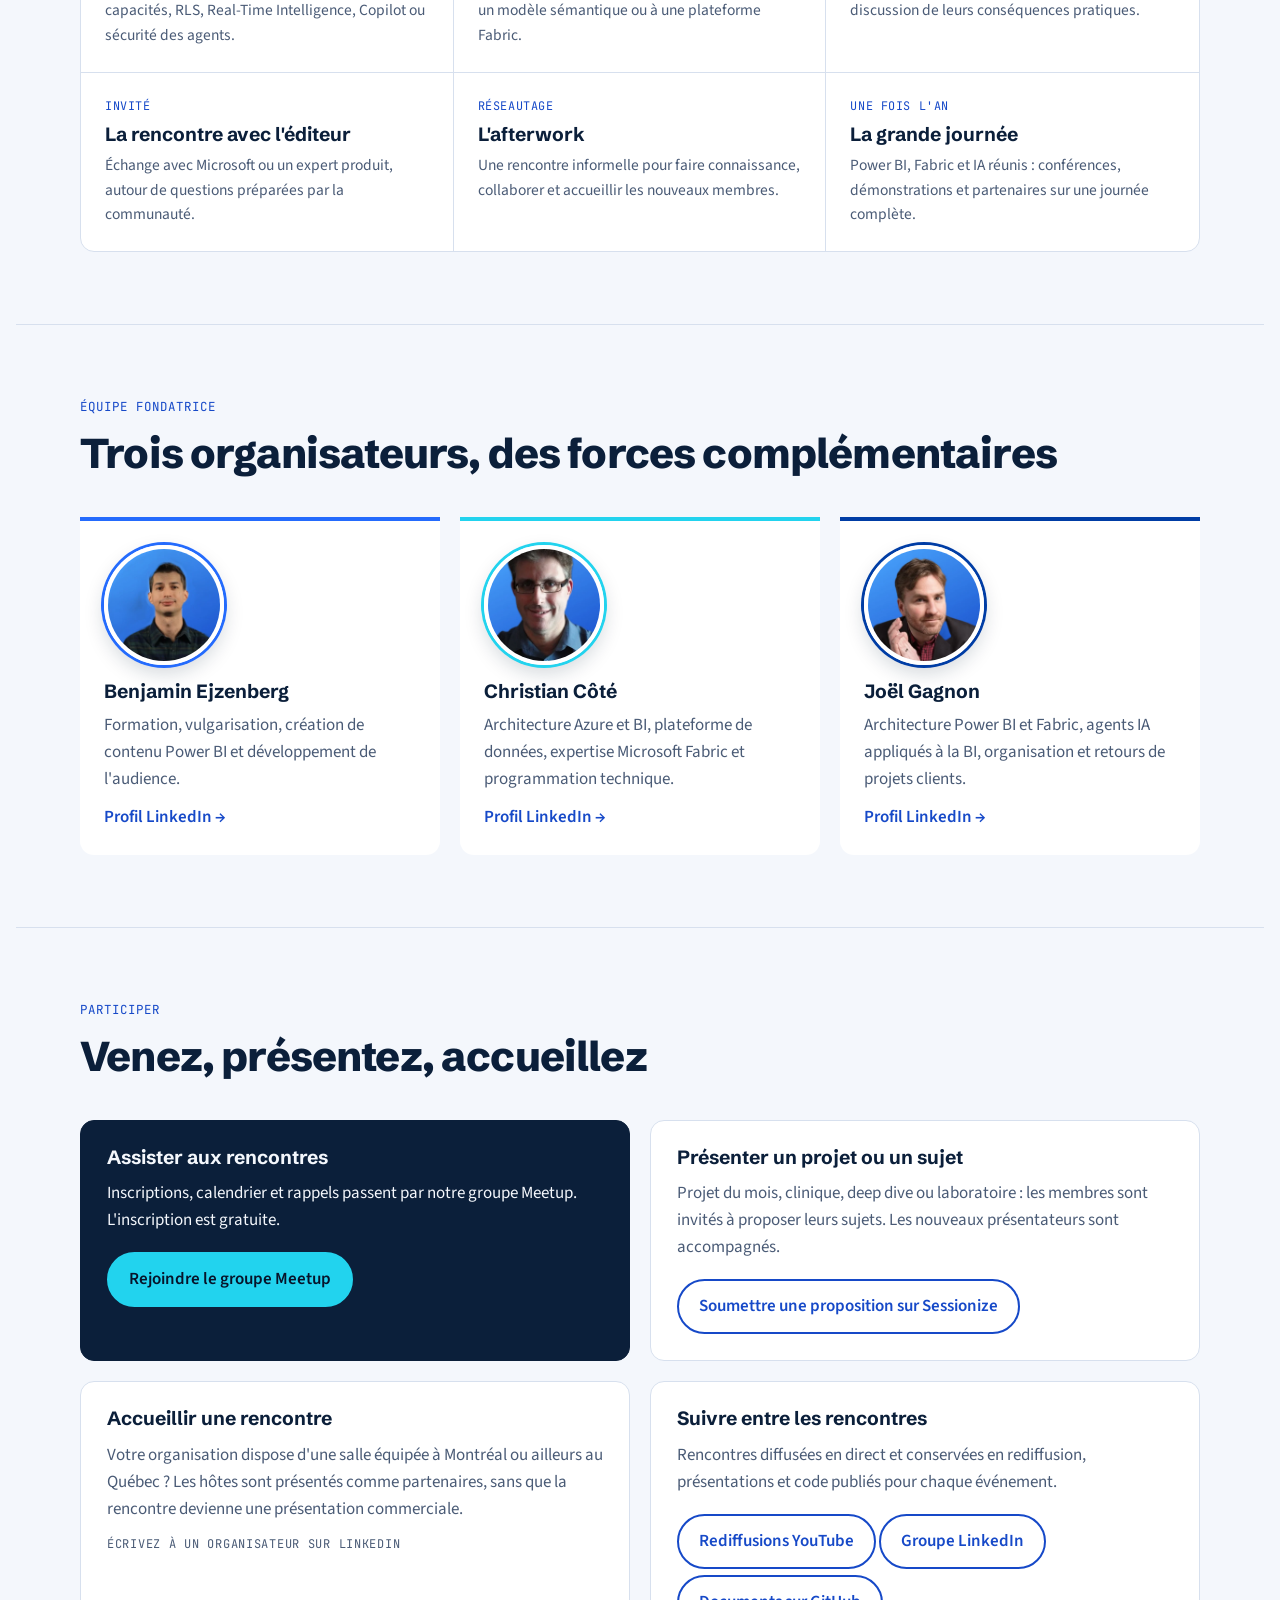
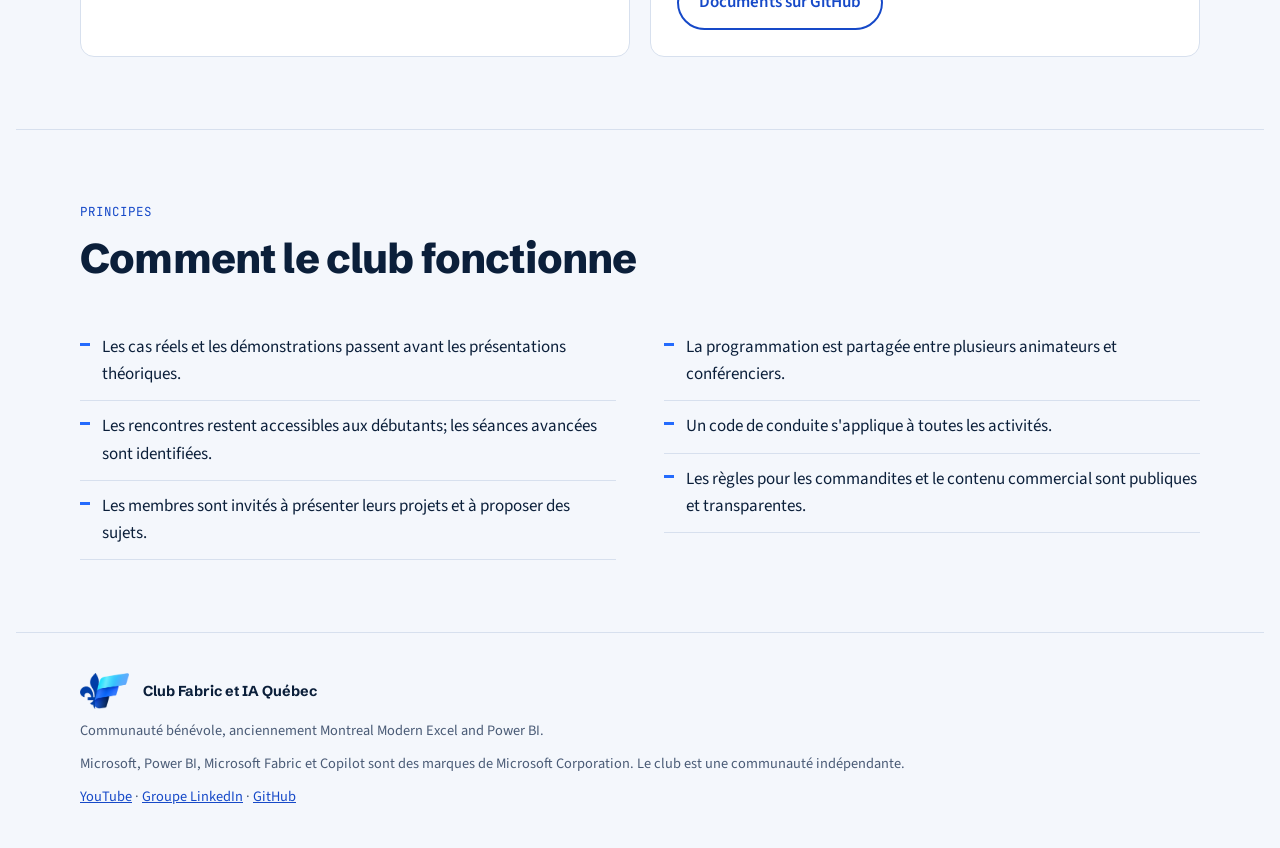
==== commit 4fce4bf0: "Add files via upload" ====
--- a/index.html
+++ b/index.html
@@ -40,6 +40,7 @@
         <a class="btn btn-primary" href="https://www.meetup.com/fr-FR/pugmontreal" target="_blank" rel="noopener">Rejoindre sur Meetup</a>
         <a class="btn btn-ghost" href="https://sessionize.com/Fabric_AI_Quebec" target="_blank" rel="noopener">Proposer une présentation</a>
         <a class="btn btn-ghost" href="https://www.linkedin.com/groups/40972290/" target="_blank" rel="noopener">Rejoindre le groupe LinkedIn</a>
+        <a class="btn btn-ghost" href="https://www.youtube.com/@clubfabriciaquebec" target="_blank" rel="noopener">Voir les rediffusions sur YouTube</a>
       </div>
       <div class="stats">
         <div class="stat"><b>4&nbsp;313</b><span>membres sur Meetup</span></div>
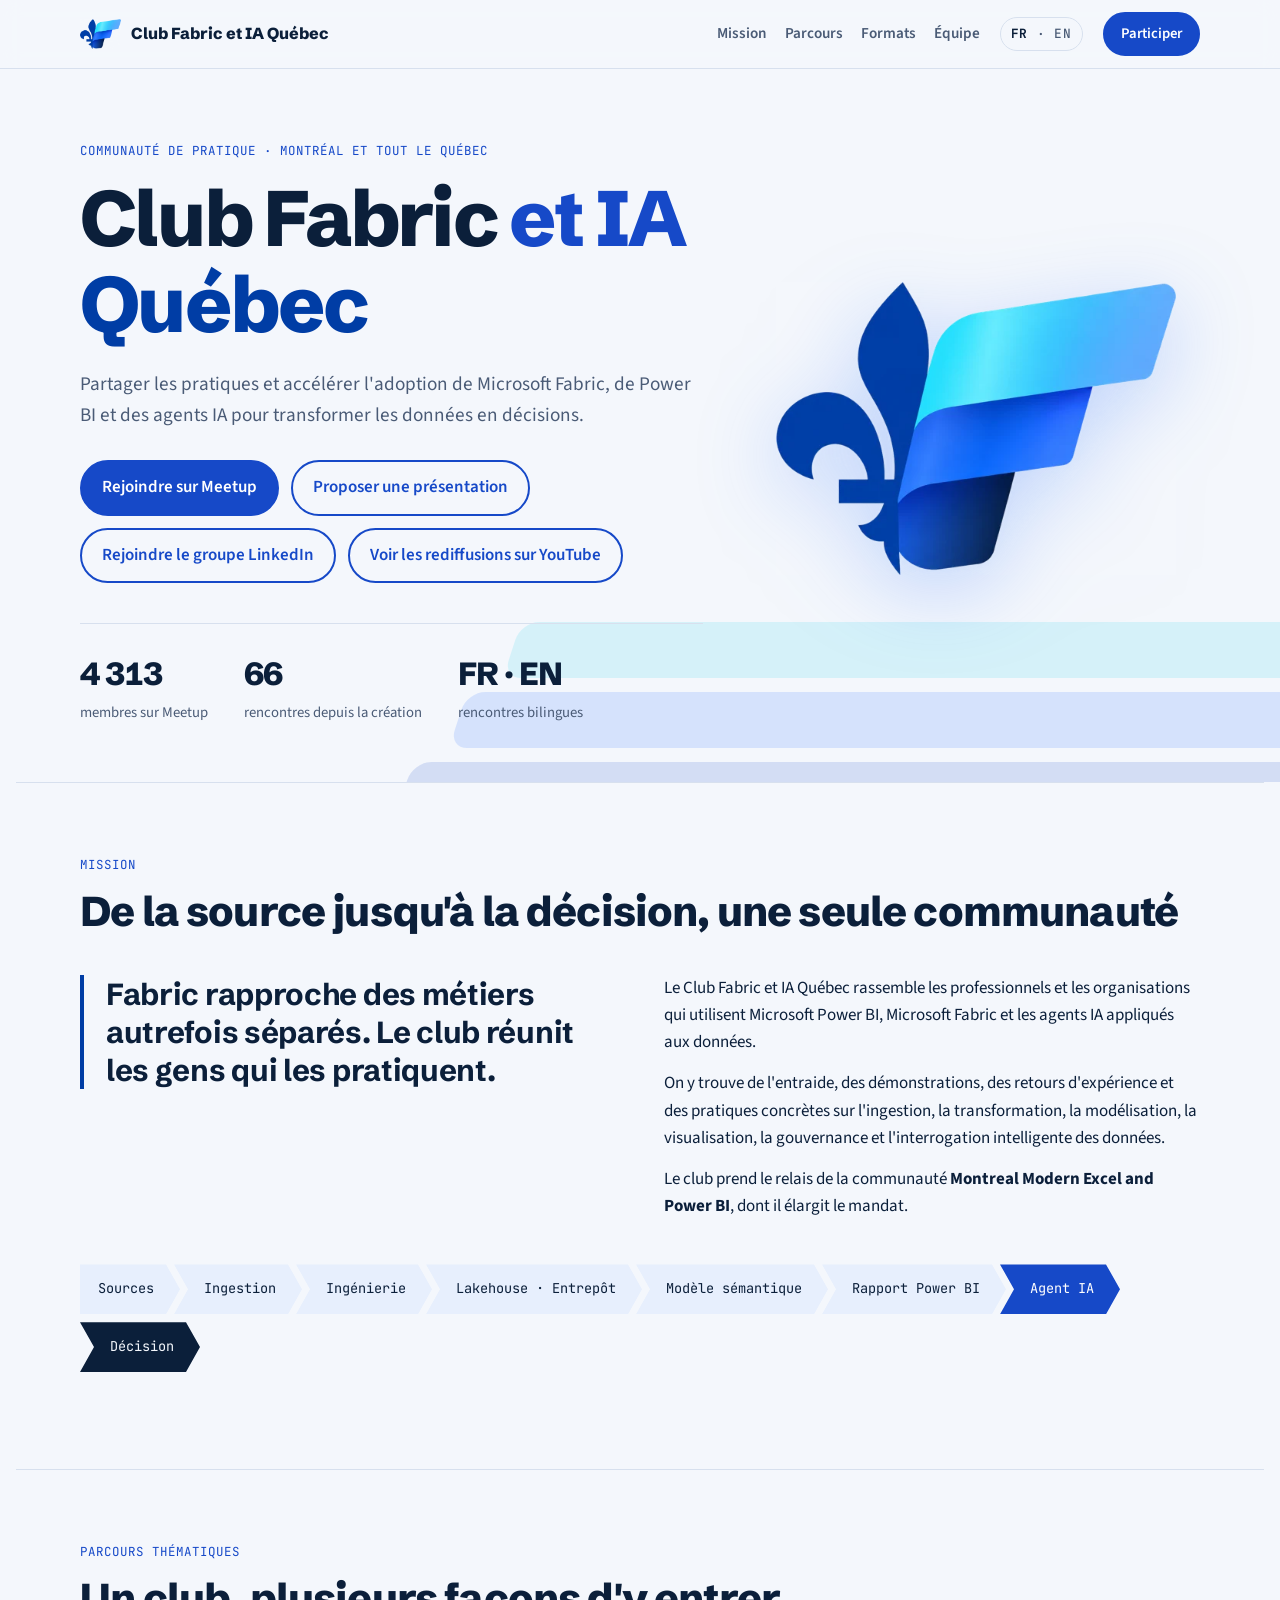
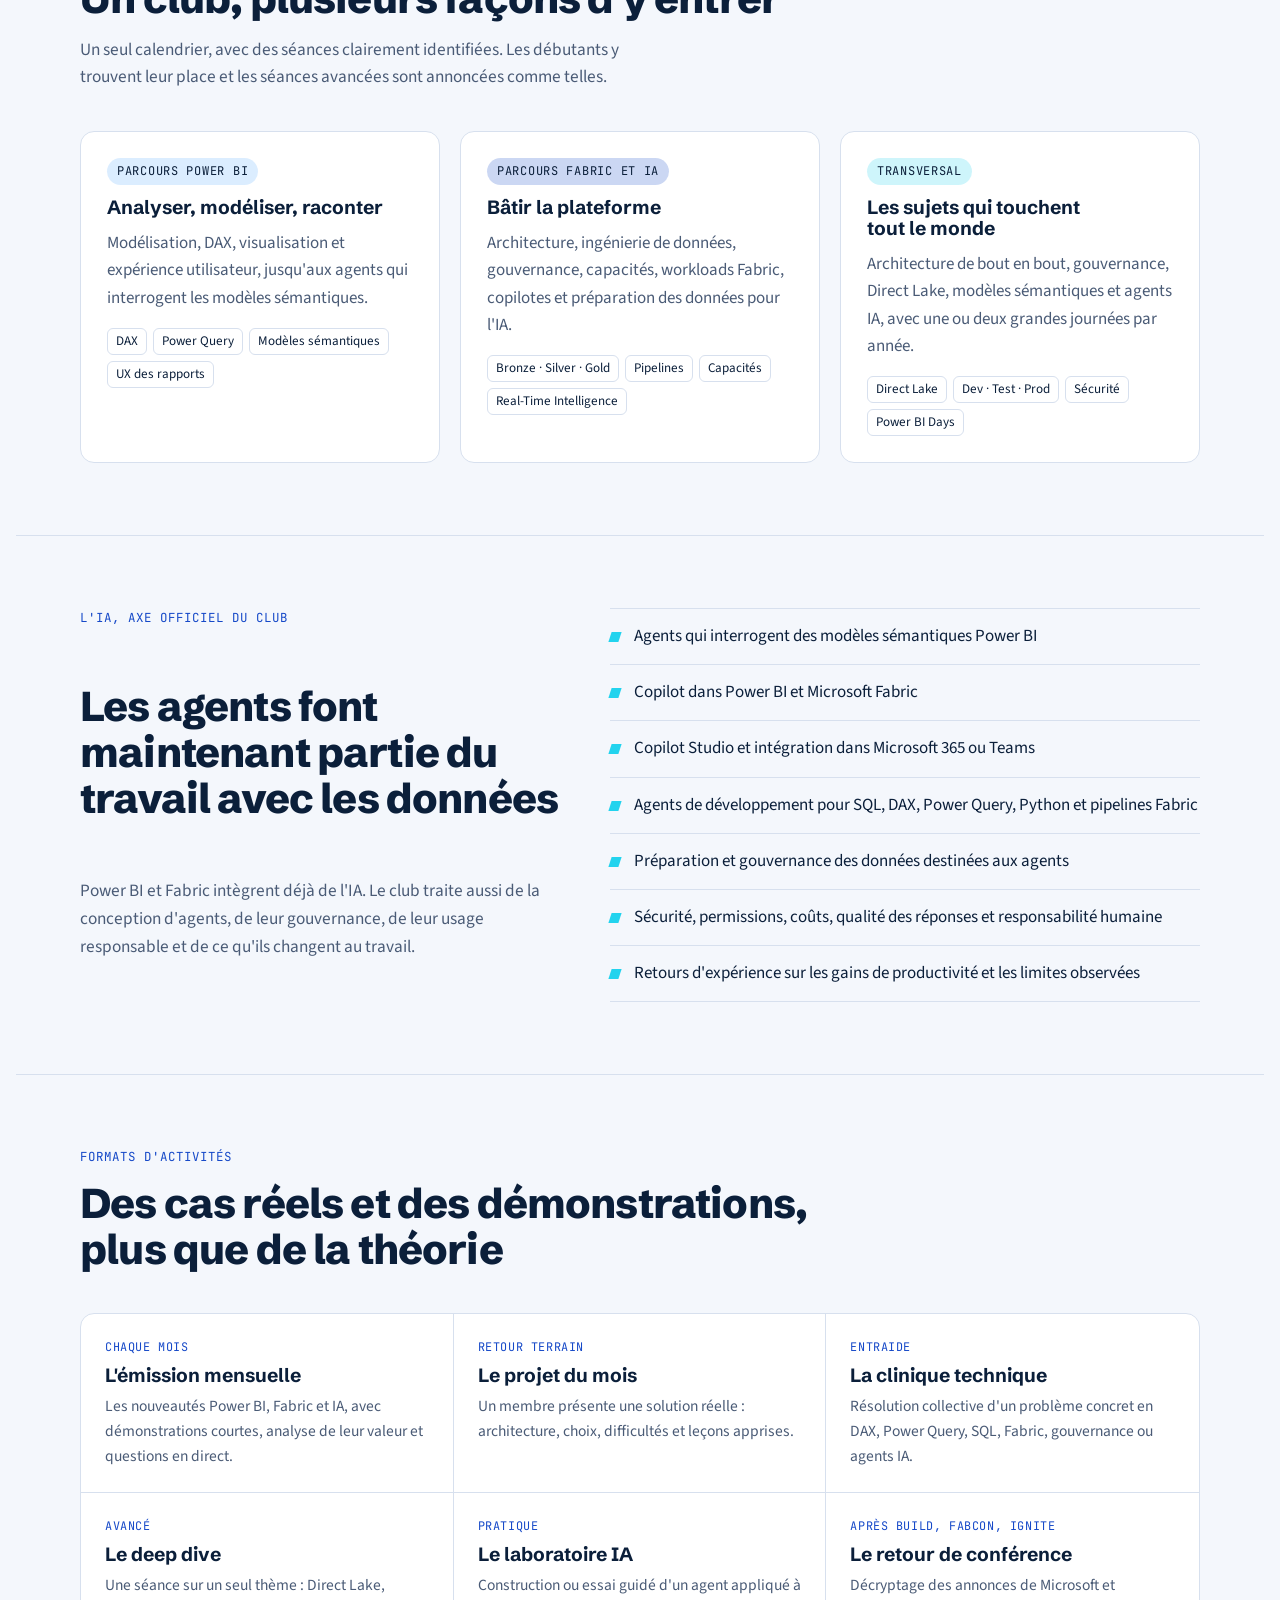
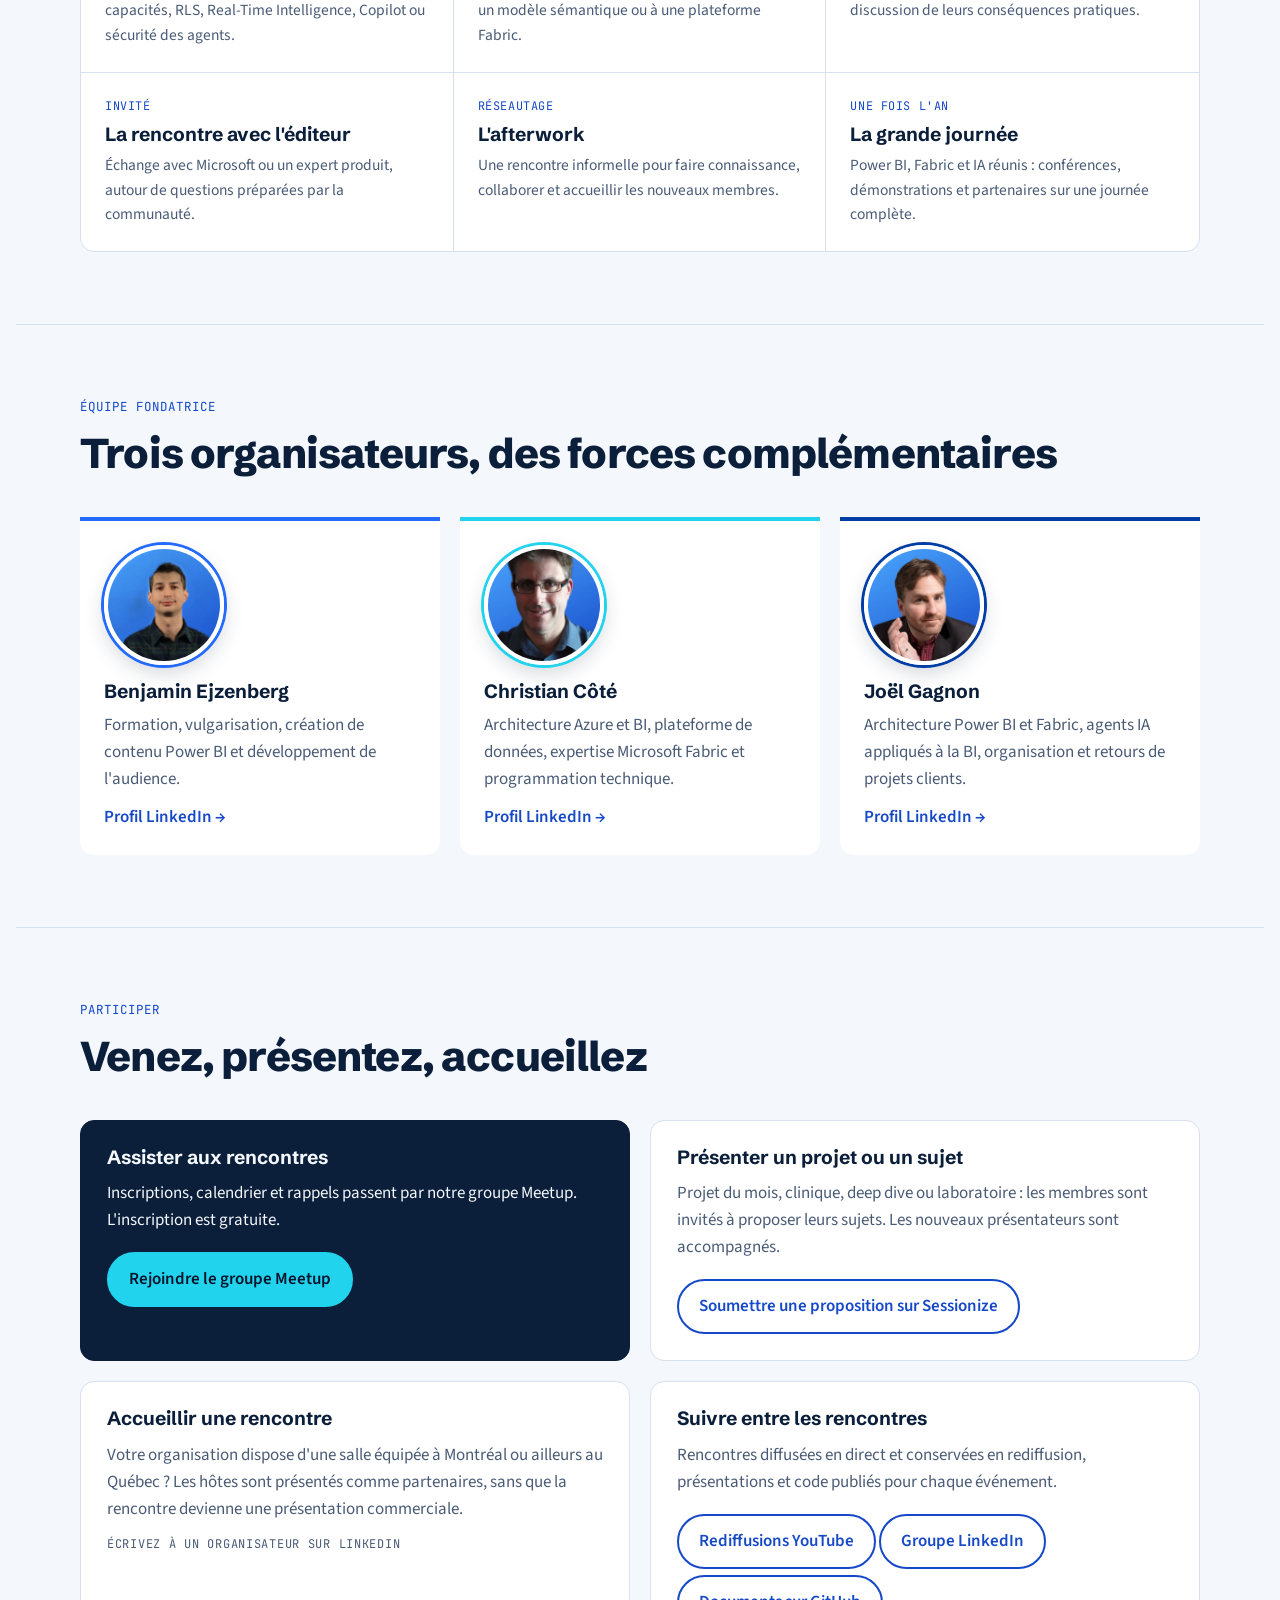
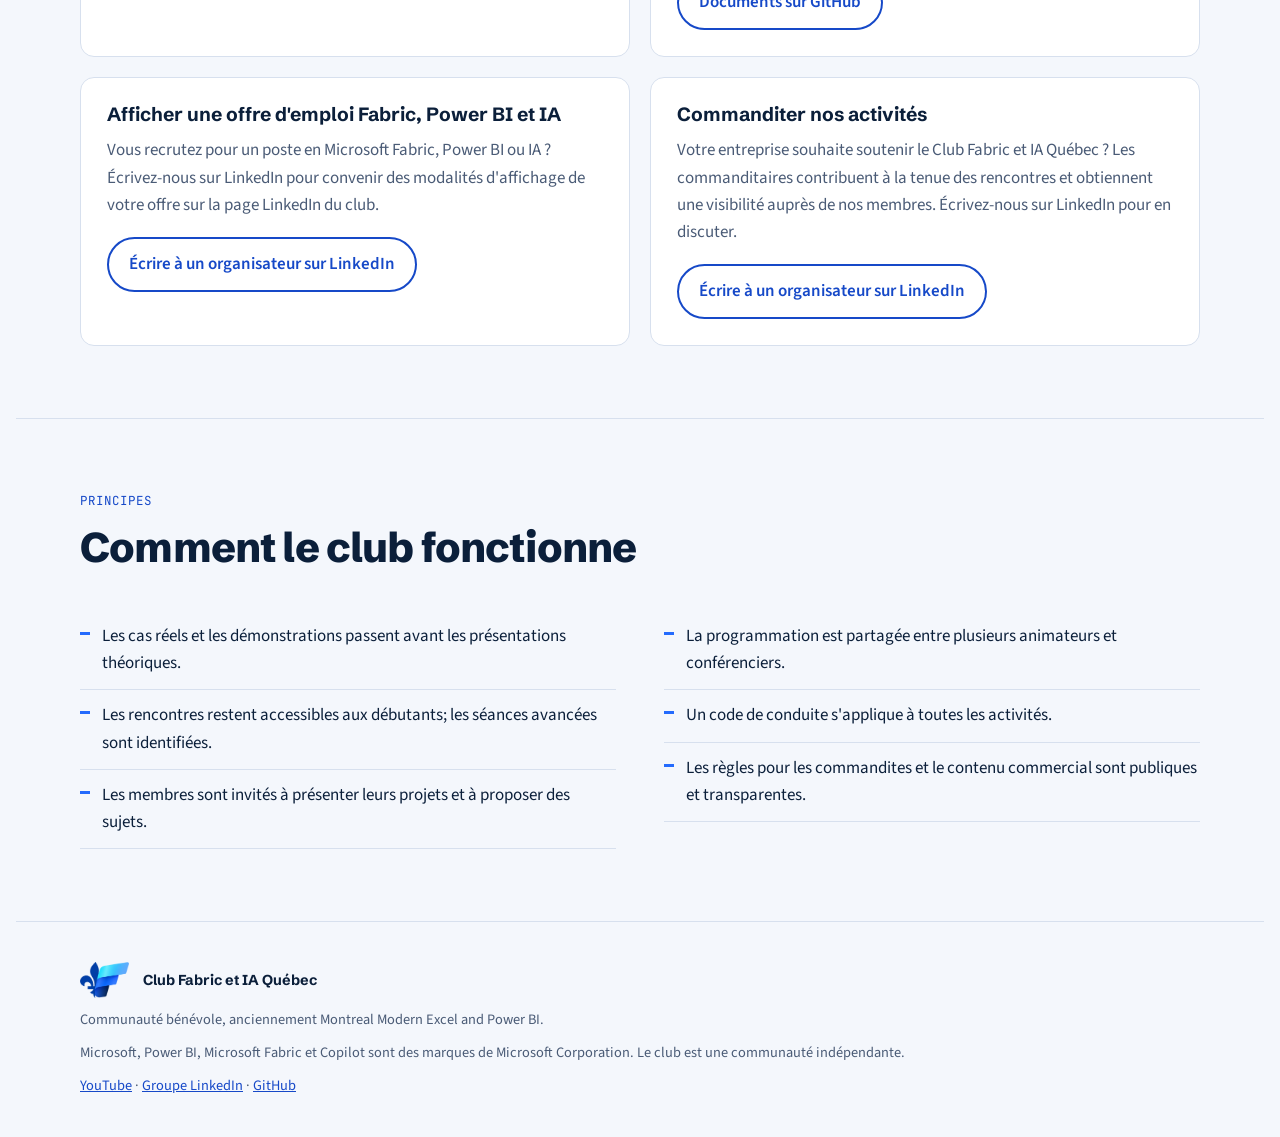
==== commit 92f51543: "Add files via upload" ====
--- a/index.html
+++ b/index.html
@@ -202,6 +202,16 @@
           <a class="btn btn-ghost" href="https://github.com/Fabric-AI-Quebec/Rencontres" target="_blank" rel="noopener">Documents sur GitHub</a>
         </div>
       </article>
+      <article class="card">
+        <h3>Afficher une offre d'emploi Fabric, Power BI et IA</h3>
+        <p>Vous recrutez pour un poste en Microsoft Fabric, Power BI ou IA ? Écrivez-nous sur LinkedIn pour convenir des modalités d'affichage de votre offre sur la page LinkedIn du club.</p>
+        <a class="btn btn-ghost" href="#equipe">Écrire à un organisateur sur LinkedIn</a>
+      </article>
+      <article class="card">
+        <h3>Commanditer nos activités</h3>
+        <p>Votre entreprise souhaite soutenir le Club Fabric et IA Québec ? Les commanditaires contribuent à la tenue des rencontres et obtiennent une visibilité auprès de nos membres. Écrivez-nous sur LinkedIn pour en discuter.</p>
+        <a class="btn btn-ghost" href="#equipe">Écrire à un organisateur sur LinkedIn</a>
+      </article>
     </div>
   </div>
 </section>
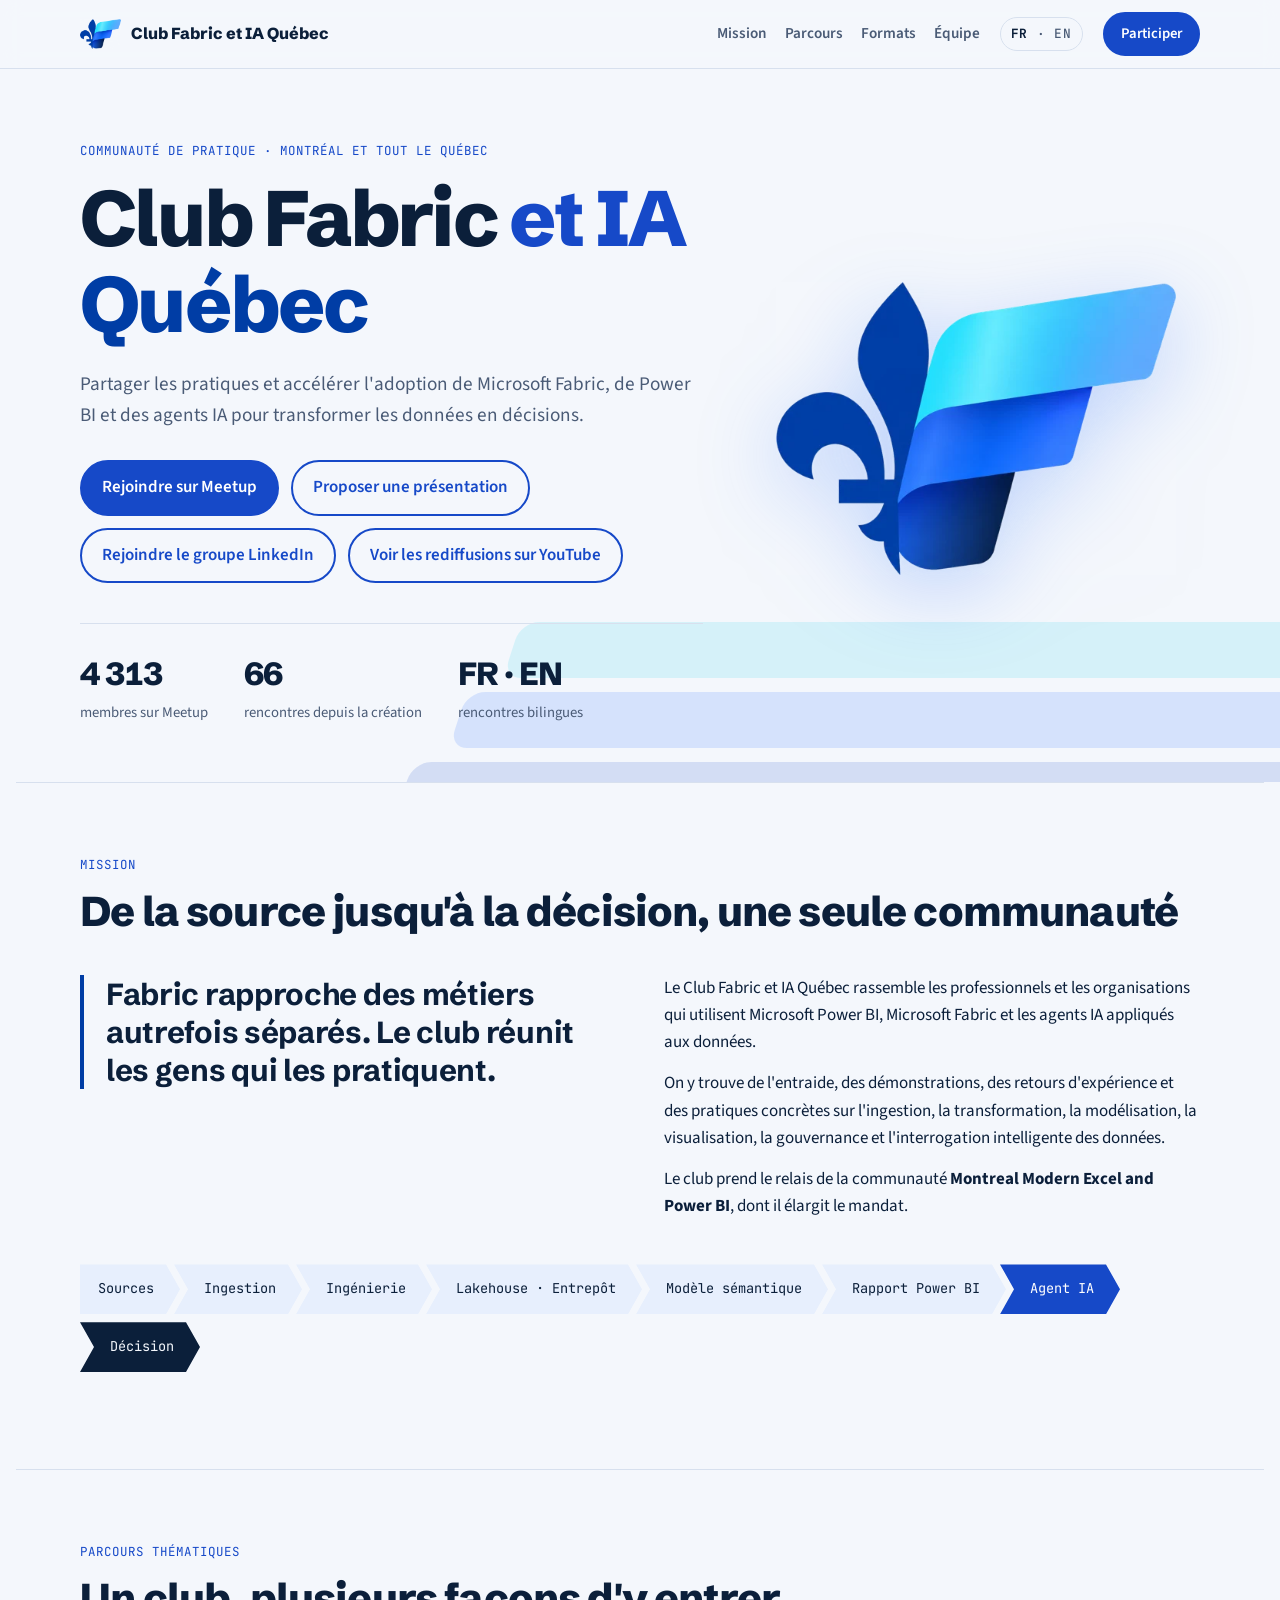
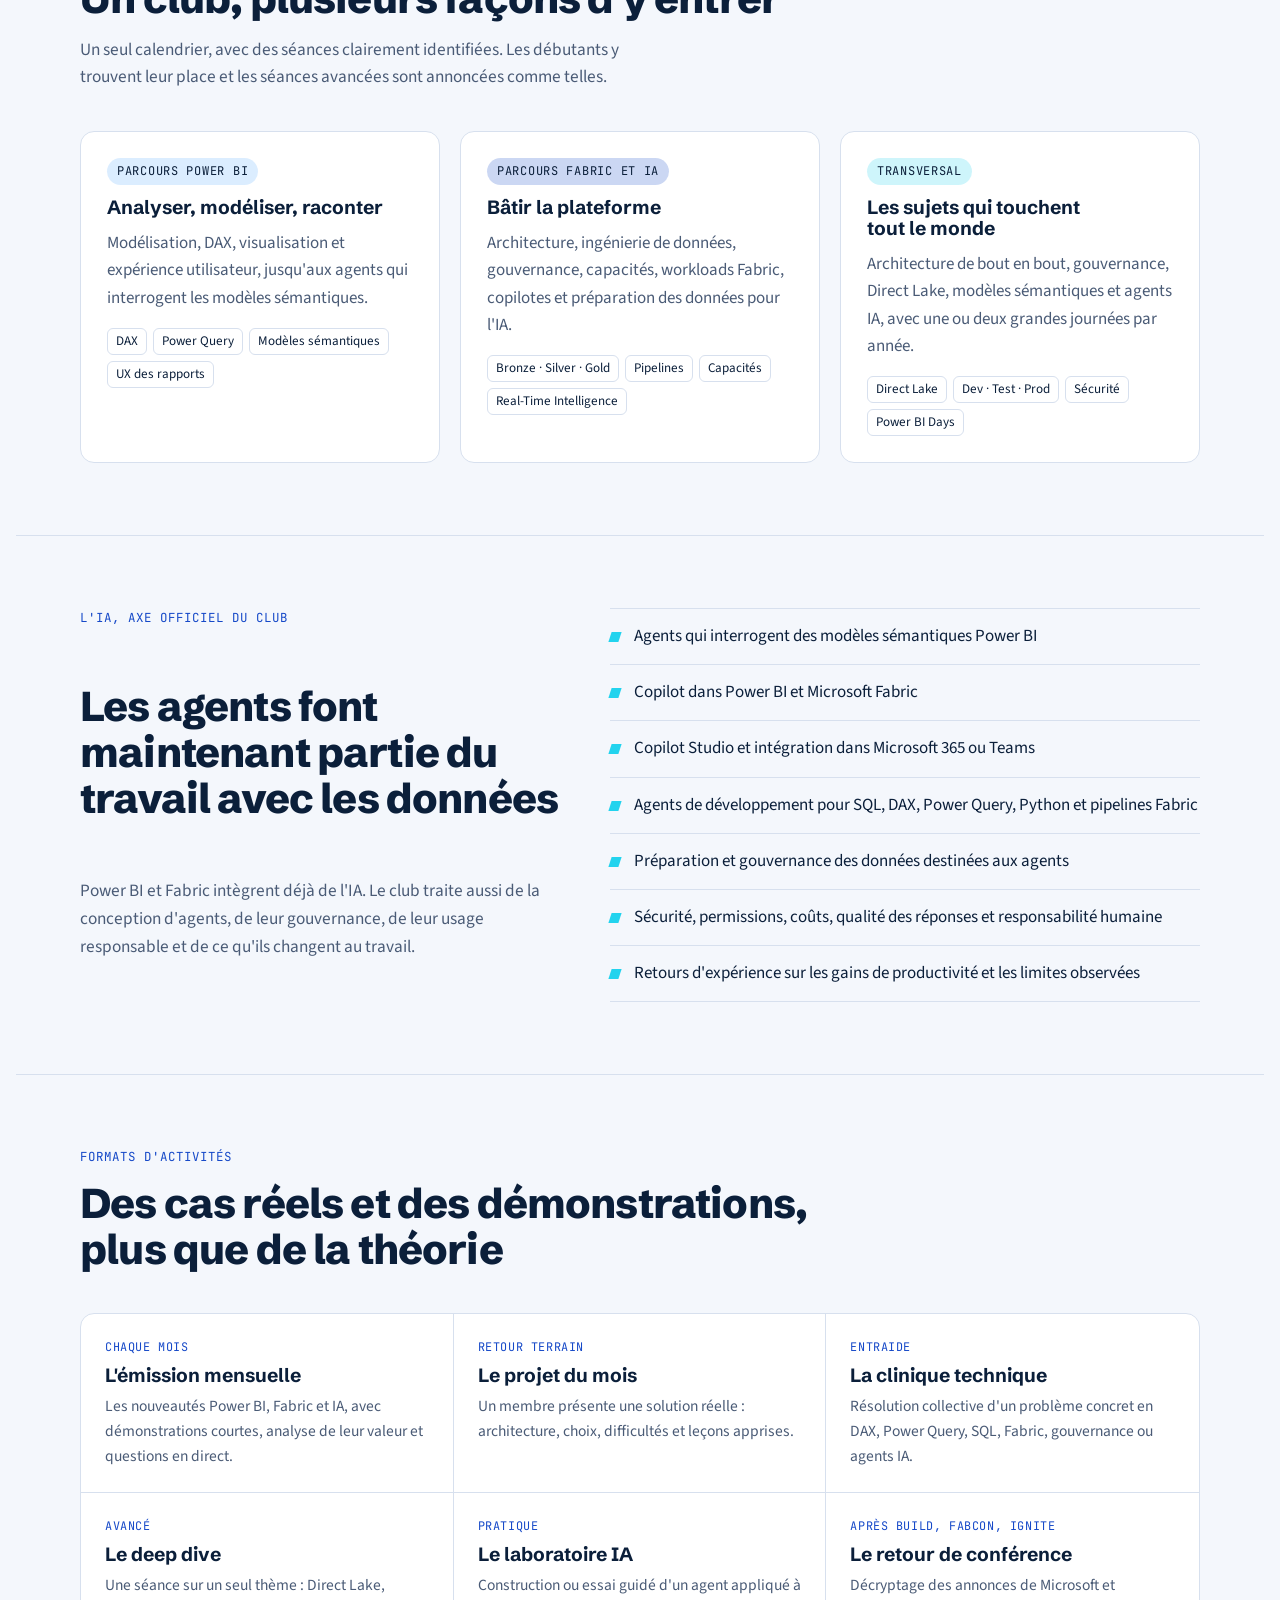
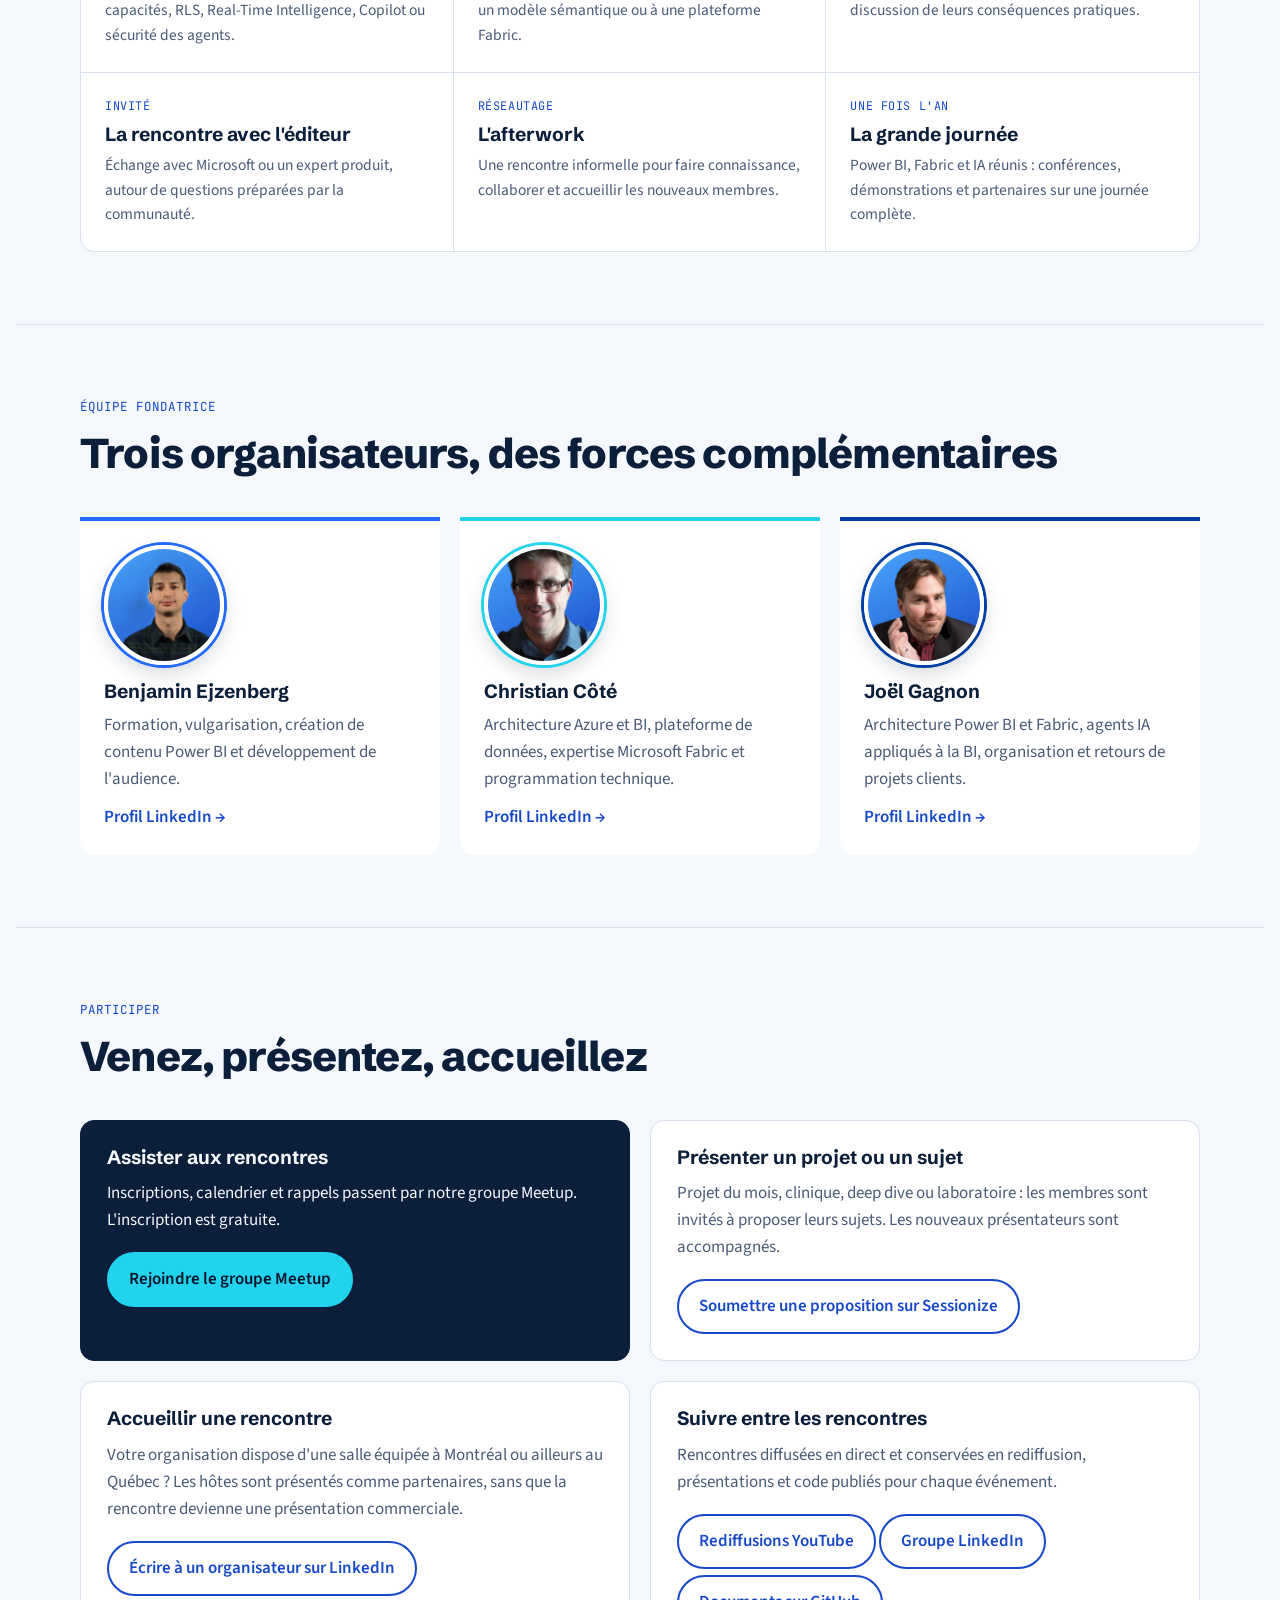
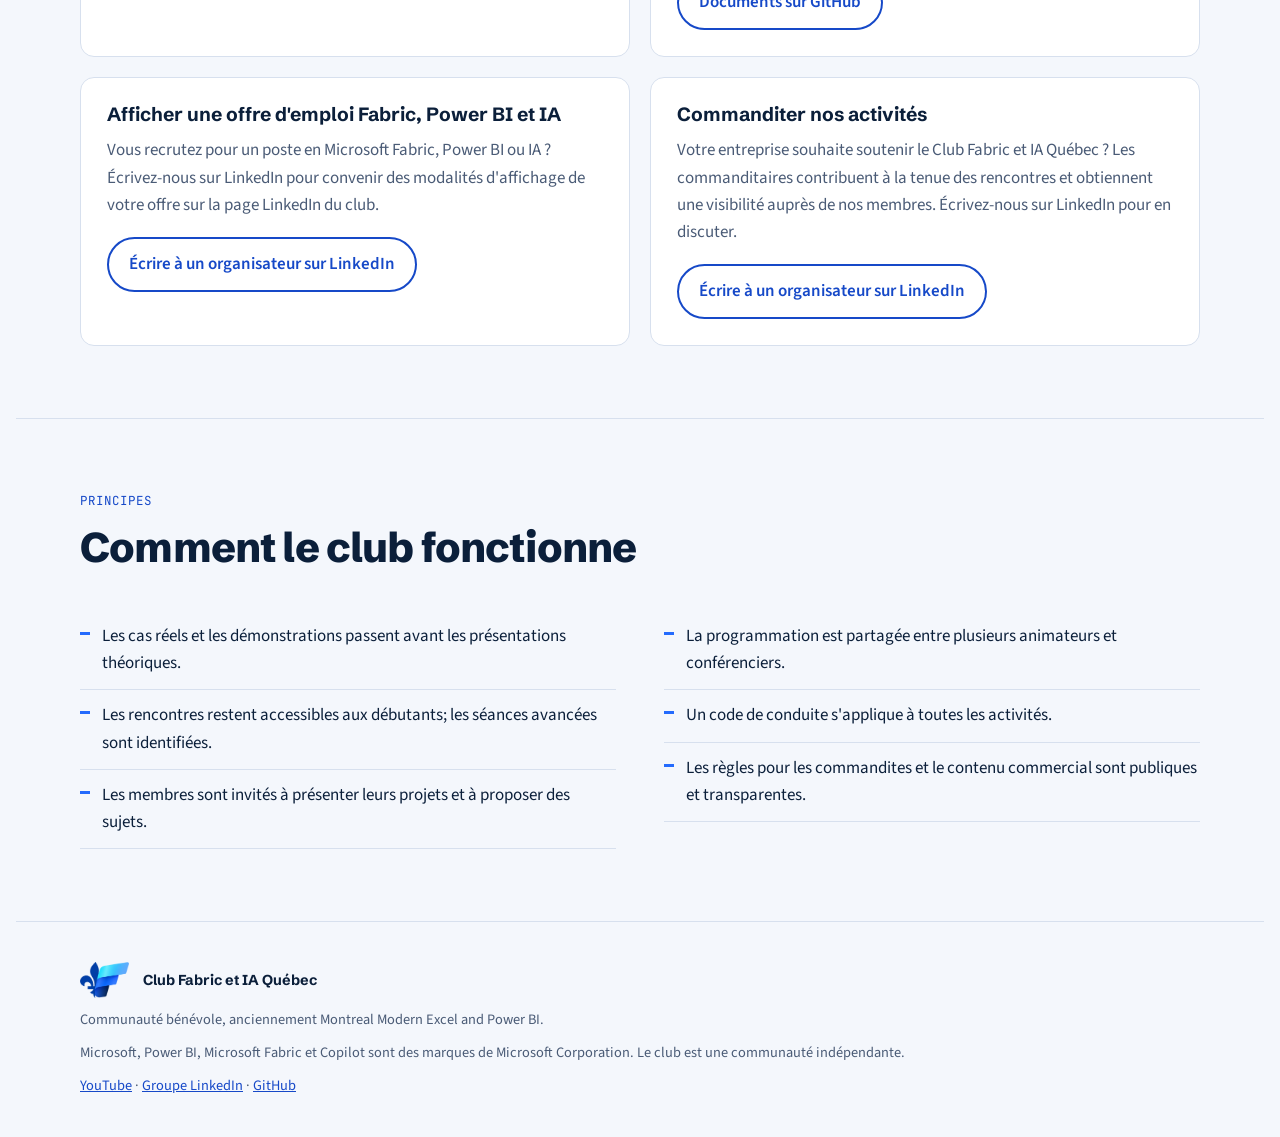
==== commit cc2a7622: "Add files via upload" ====
--- a/index.html
+++ b/index.html
@@ -191,7 +191,7 @@
       <article class="card">
         <h3>Accueillir une rencontre</h3>
         <p>Votre organisation dispose d'une salle équipée à Montréal ou ailleurs au Québec ? Les hôtes sont présentés comme partenaires, sans que la rencontre devienne une présentation commerciale.</p>
-        <span class="soon">Écrivez à un organisateur sur LinkedIn</span>
+        <a class="btn btn-ghost" href="#equipe">Écrire à un organisateur sur LinkedIn</a>
       </article>
       <article class="card">
         <h3>Suivre entre les rencontres</h3>
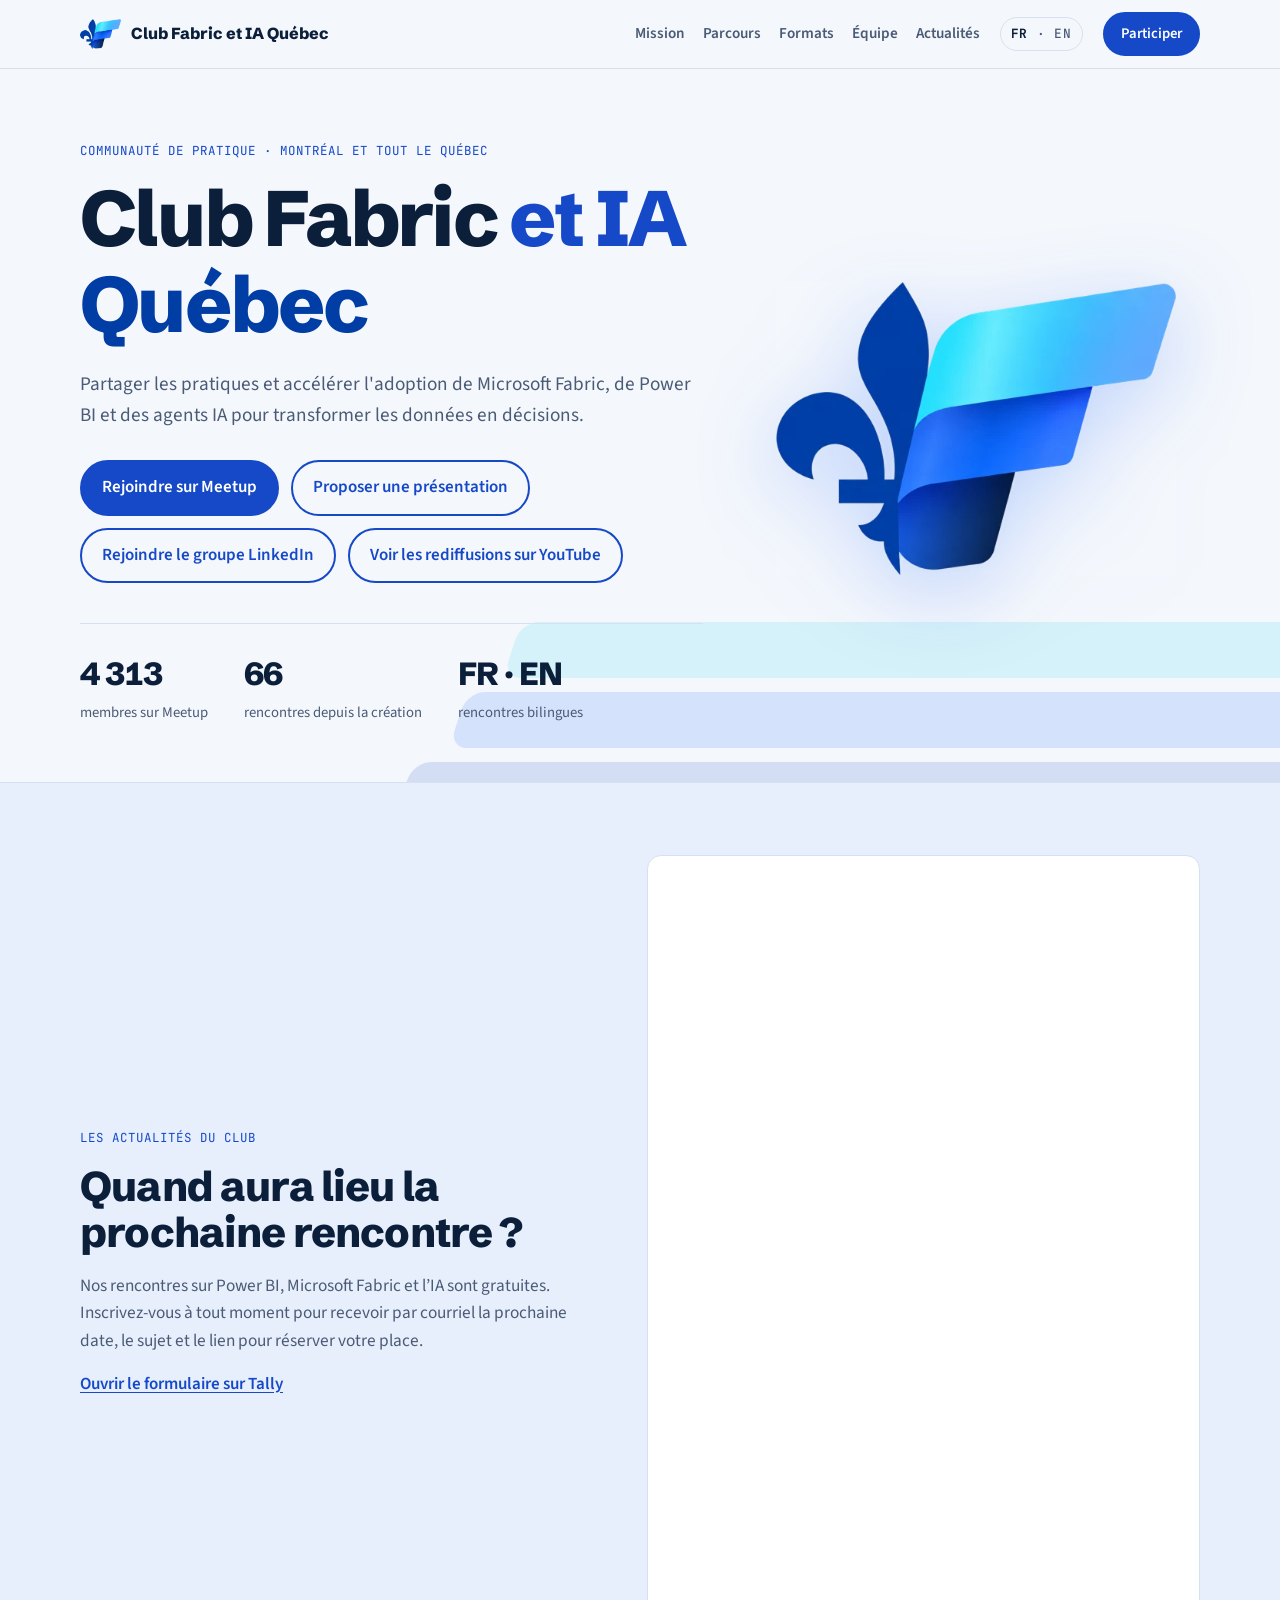
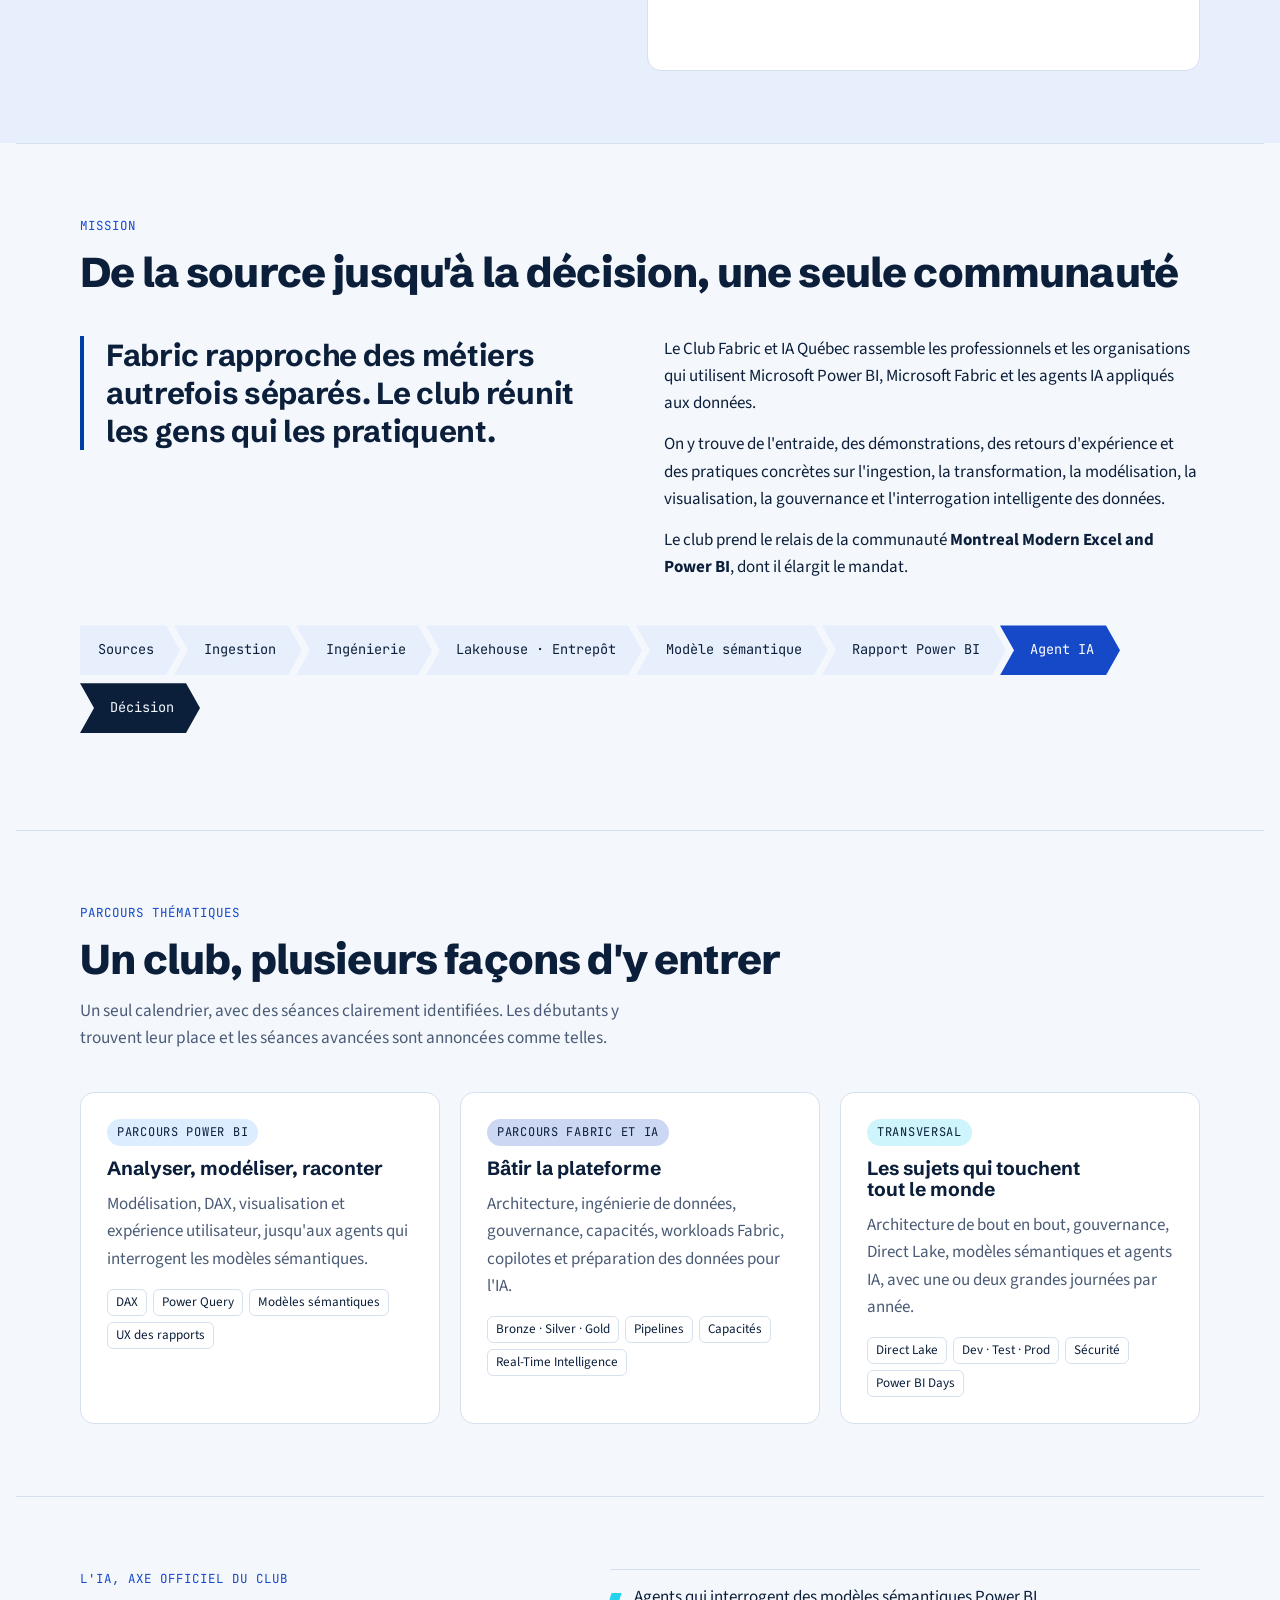
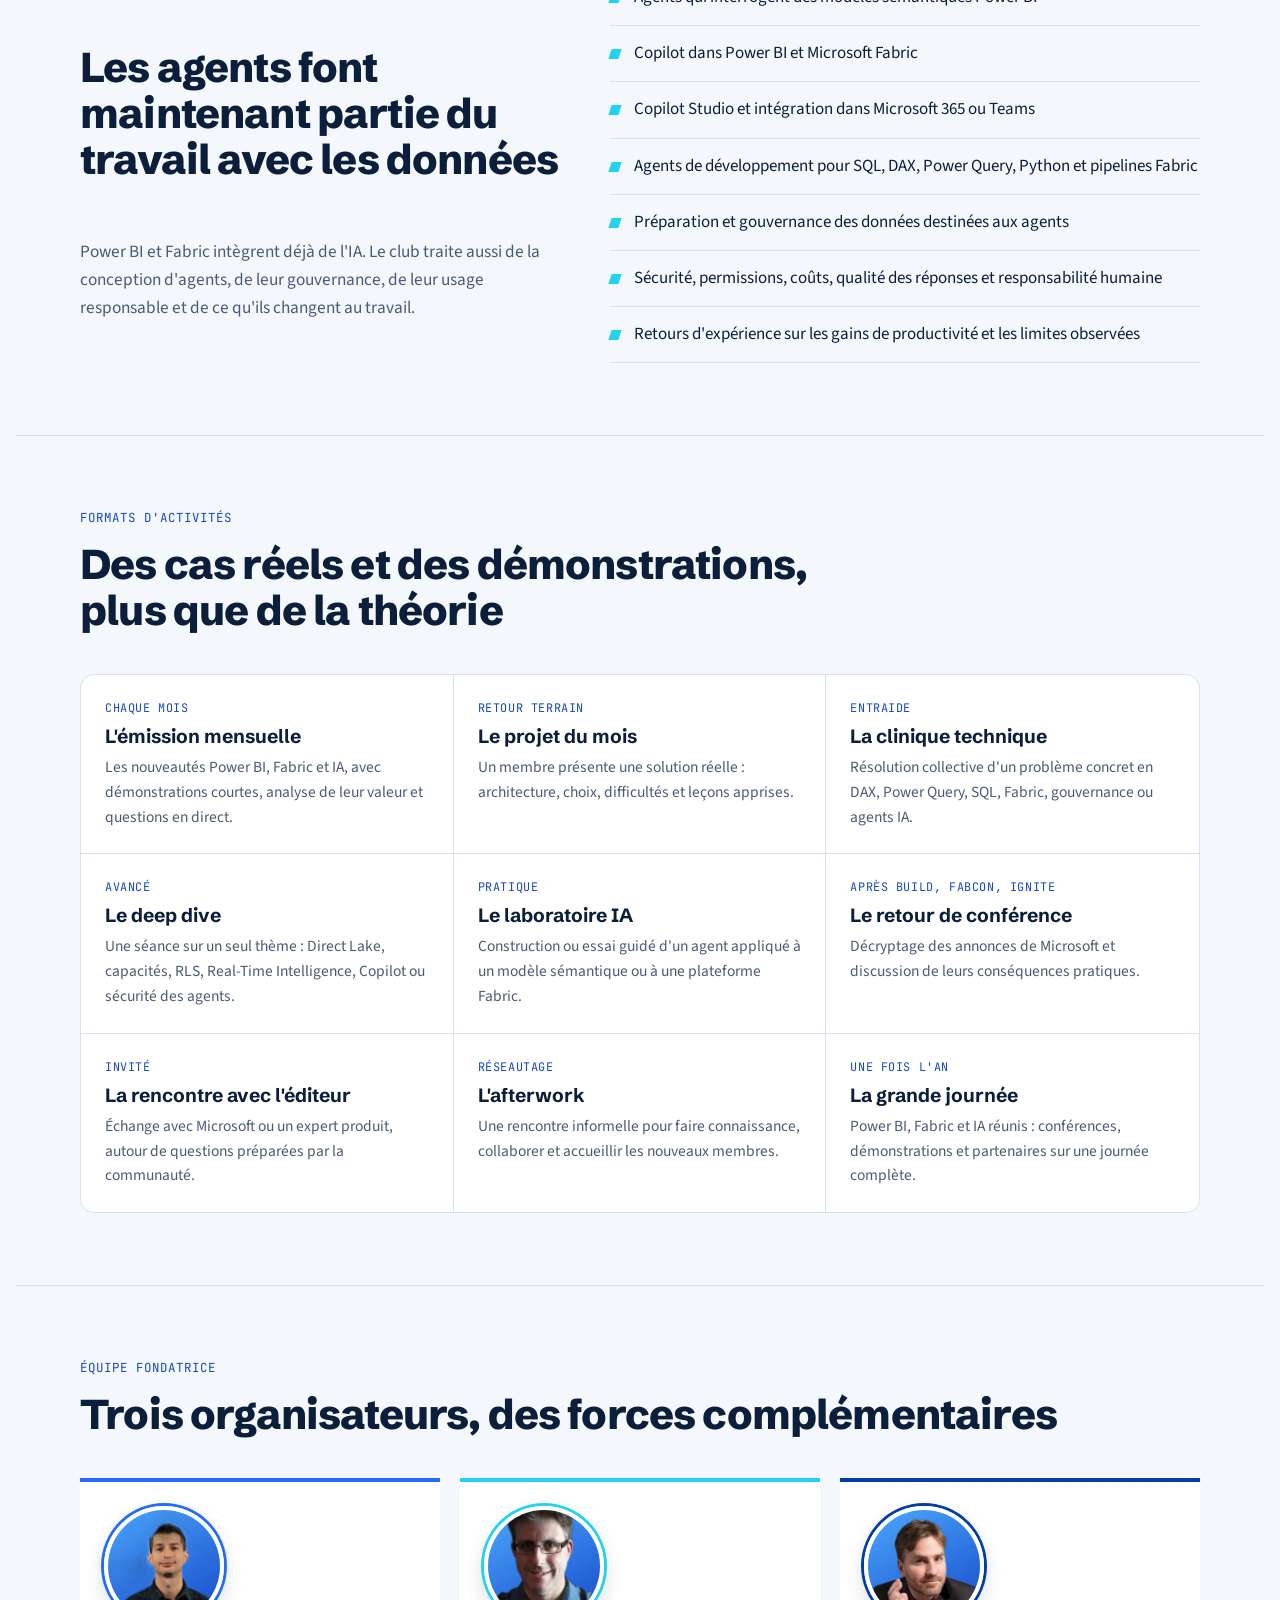
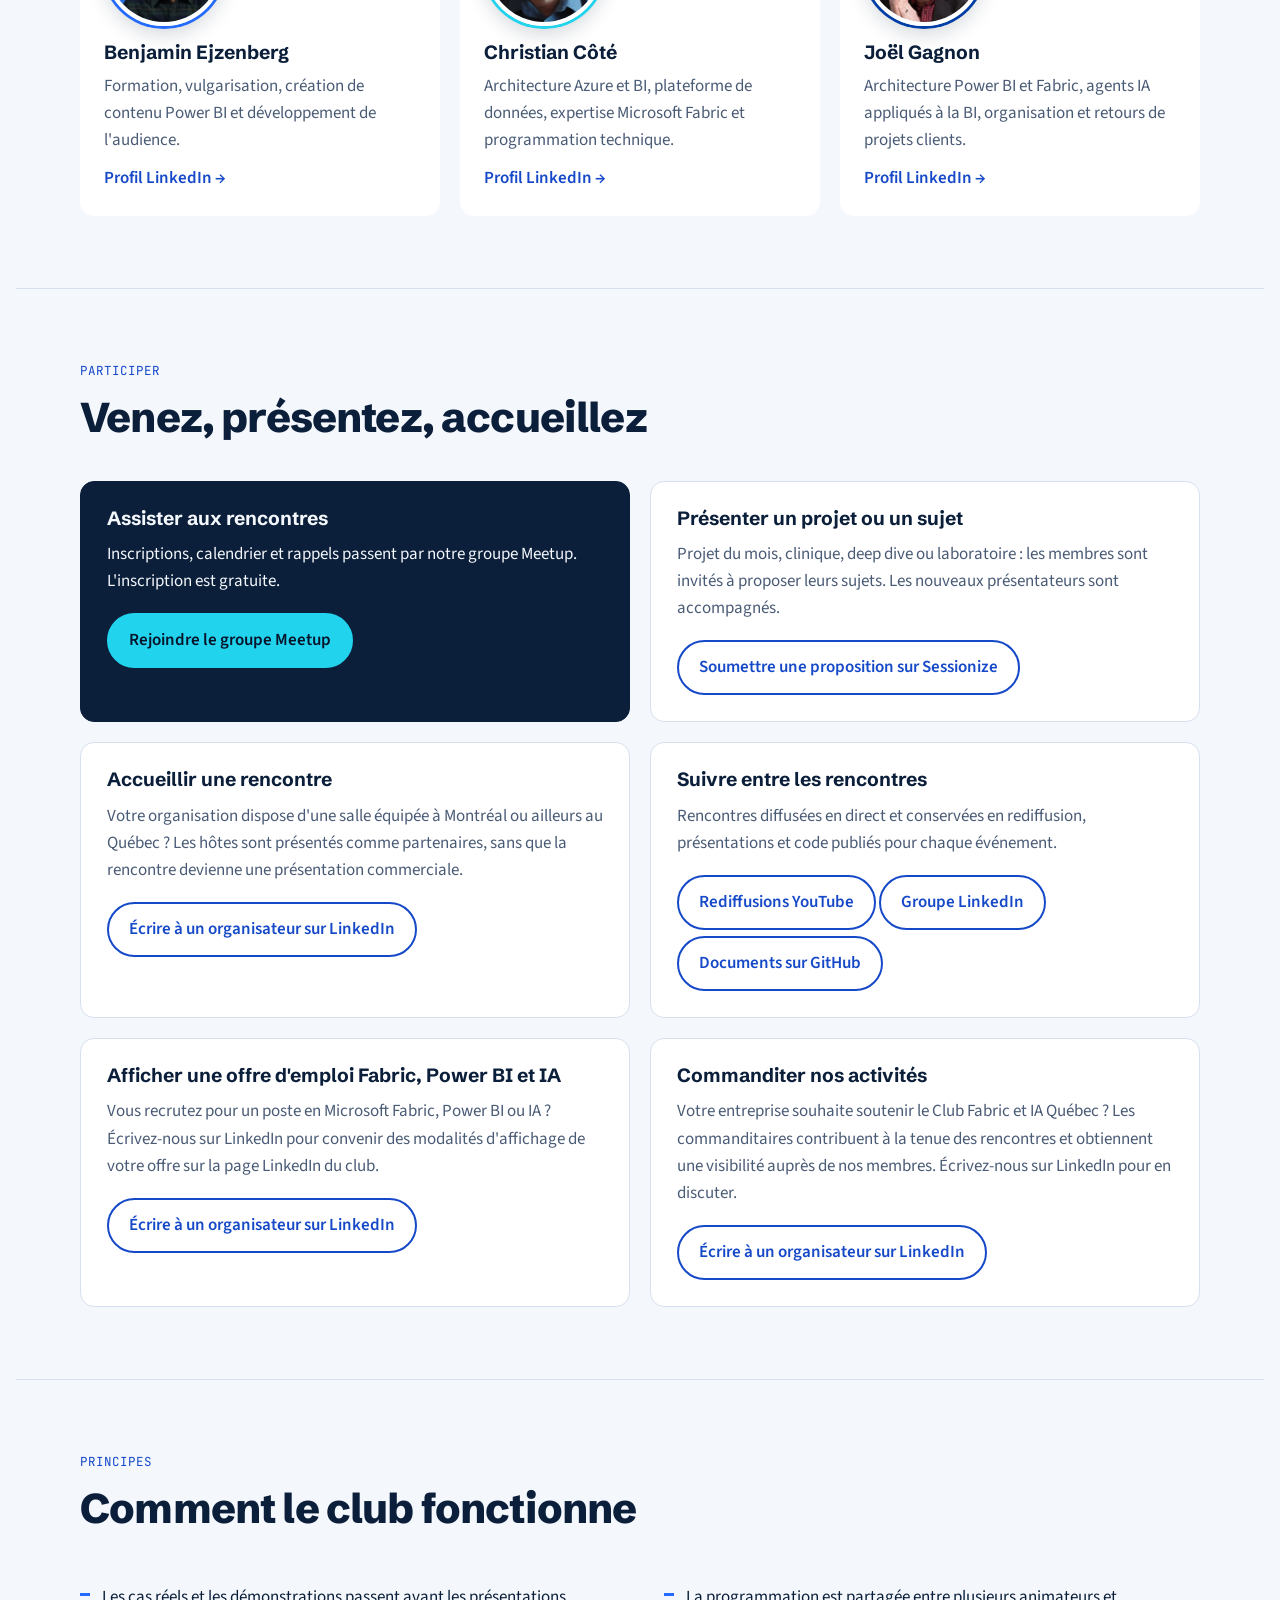
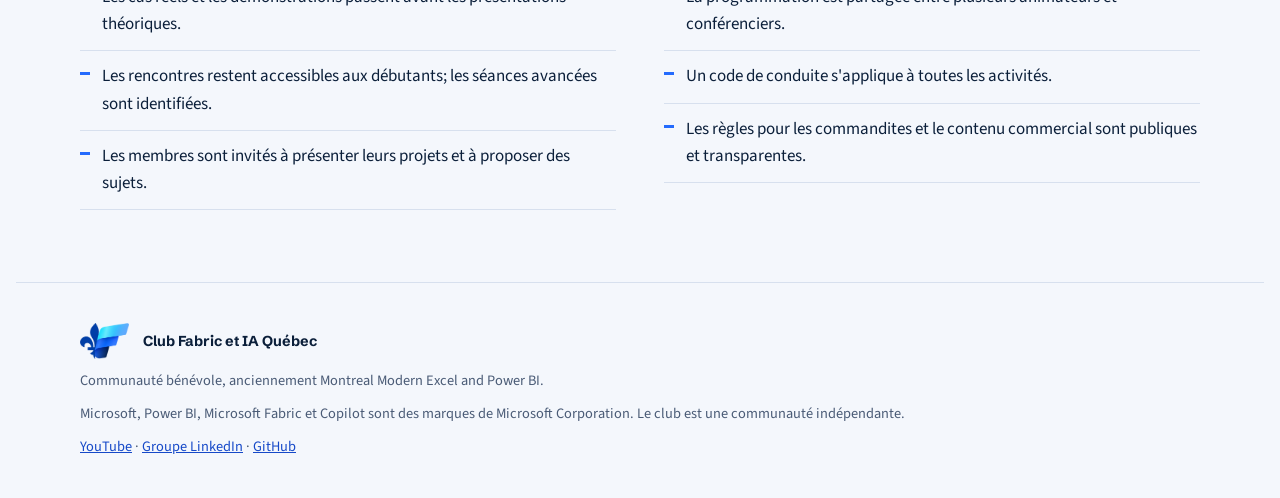
==== commit 2a94627c: "Ajouter l’inscription aux annonces des rencontres du Club" ====
--- a/index.html
+++ b/index.html
@@ -7,6 +7,7 @@
 <link rel="alternate" hreflang="fr" href="index.html">
 <link rel="alternate" hreflang="en" href="en.html">
 <link rel="stylesheet" href="styles.css">
+<script src="https://tally.so/widgets/embed.js" defer></script>
 <meta name="description" content="Communauté de pratique québécoise autour de Power BI, Microsoft Fabric et des agents IA.">
 <link rel="preconnect" href="https://fonts.googleapis.com">
 <link rel="preconnect" href="https://fonts.gstatic.com" crossorigin>
@@ -23,6 +24,7 @@
       <li><a href="#parcours">Parcours</a></li>
       <li><a href="#formats">Formats</a></li>
       <li><a href="#equipe">Équipe</a></li>
+      <li><a href="#actualites">Actualités</a></li>
     </ul>
     <a class="lang" href="en.html" hreflang="en" lang="en" aria-label="English version"><b>FR</b> · EN</a>
     <a class="btn btn-primary" href="#participer">Participer</a>
@@ -53,6 +55,21 @@
 </header>
 
 <main>
+<section id="actualites" class="updates" aria-labelledby="titre-actualites">
+  <div class="wrap updates-layout">
+    <div class="updates-copy">
+      <p class="eyebrow">Les actualités du Club</p>
+      <h2 id="titre-actualites">Quand aura lieu la prochaine rencontre&nbsp;?</h2>
+      <p class="lede">Nos rencontres sur Power BI, Microsoft Fabric et l’IA sont gratuites. Inscrivez-vous à tout moment pour recevoir par courriel la prochaine date, le sujet et le lien pour réserver votre place.</p>
+      <a href="https://tally.so/r/X5006d">Ouvrir le formulaire sur Tally</a>
+    </div>
+    <div class="updates-form">
+      <iframe src="https://tally.so/embed/X5006d?alignLeft=1&amp;hideTitle=1&amp;dynamicHeight=1" loading="lazy"
+        title="S’inscrire aux annonces du Club Fabric et IA Québec"></iframe>
+    </div>
+  </div>
+</section>
+
 <section id="mission">
   <div class="wrap">
     <div class="sec-head">
--- a/styles.css
+++ b/styles.css
@@ -73,6 +73,18 @@
 /* Sections */
 section{padding-block:72px;border-top:1px solid var(--line)}
 .sec-head{display:grid;gap:14px;margin-bottom:40px}
+
+.updates{background:var(--tint);margin-inline:-16px;padding-inline:16px;scroll-margin-top:64px}
+.updates-layout{display:grid;grid-template-columns:minmax(0,1fr) minmax(0,1.1fr);gap:clamp(24px,5vw,72px);align-items:center}
+.updates-copy{display:grid;justify-items:start;gap:16px}
+.updates-copy a{font-weight:600;text-underline-offset:3px}
+.updates-form{background:#fff;border:1px solid var(--line);border-radius:14px;padding:clamp(16px,2.5vw,32px);color-scheme:light}
+.updates-form iframe{display:block;border:0;width:100%;height:750px}
+@media (max-width:820px){
+  .updates{padding-block:44px}
+  .updates-layout{grid-template-columns:minmax(0,1fr)}
+}
+@media (max-width:440px){.updates-form iframe{height:940px}}
 
 /* Continuum */
 .flow{display:flex;flex-wrap:wrap;gap:0;margin-top:8px;list-style:none;padding:0}
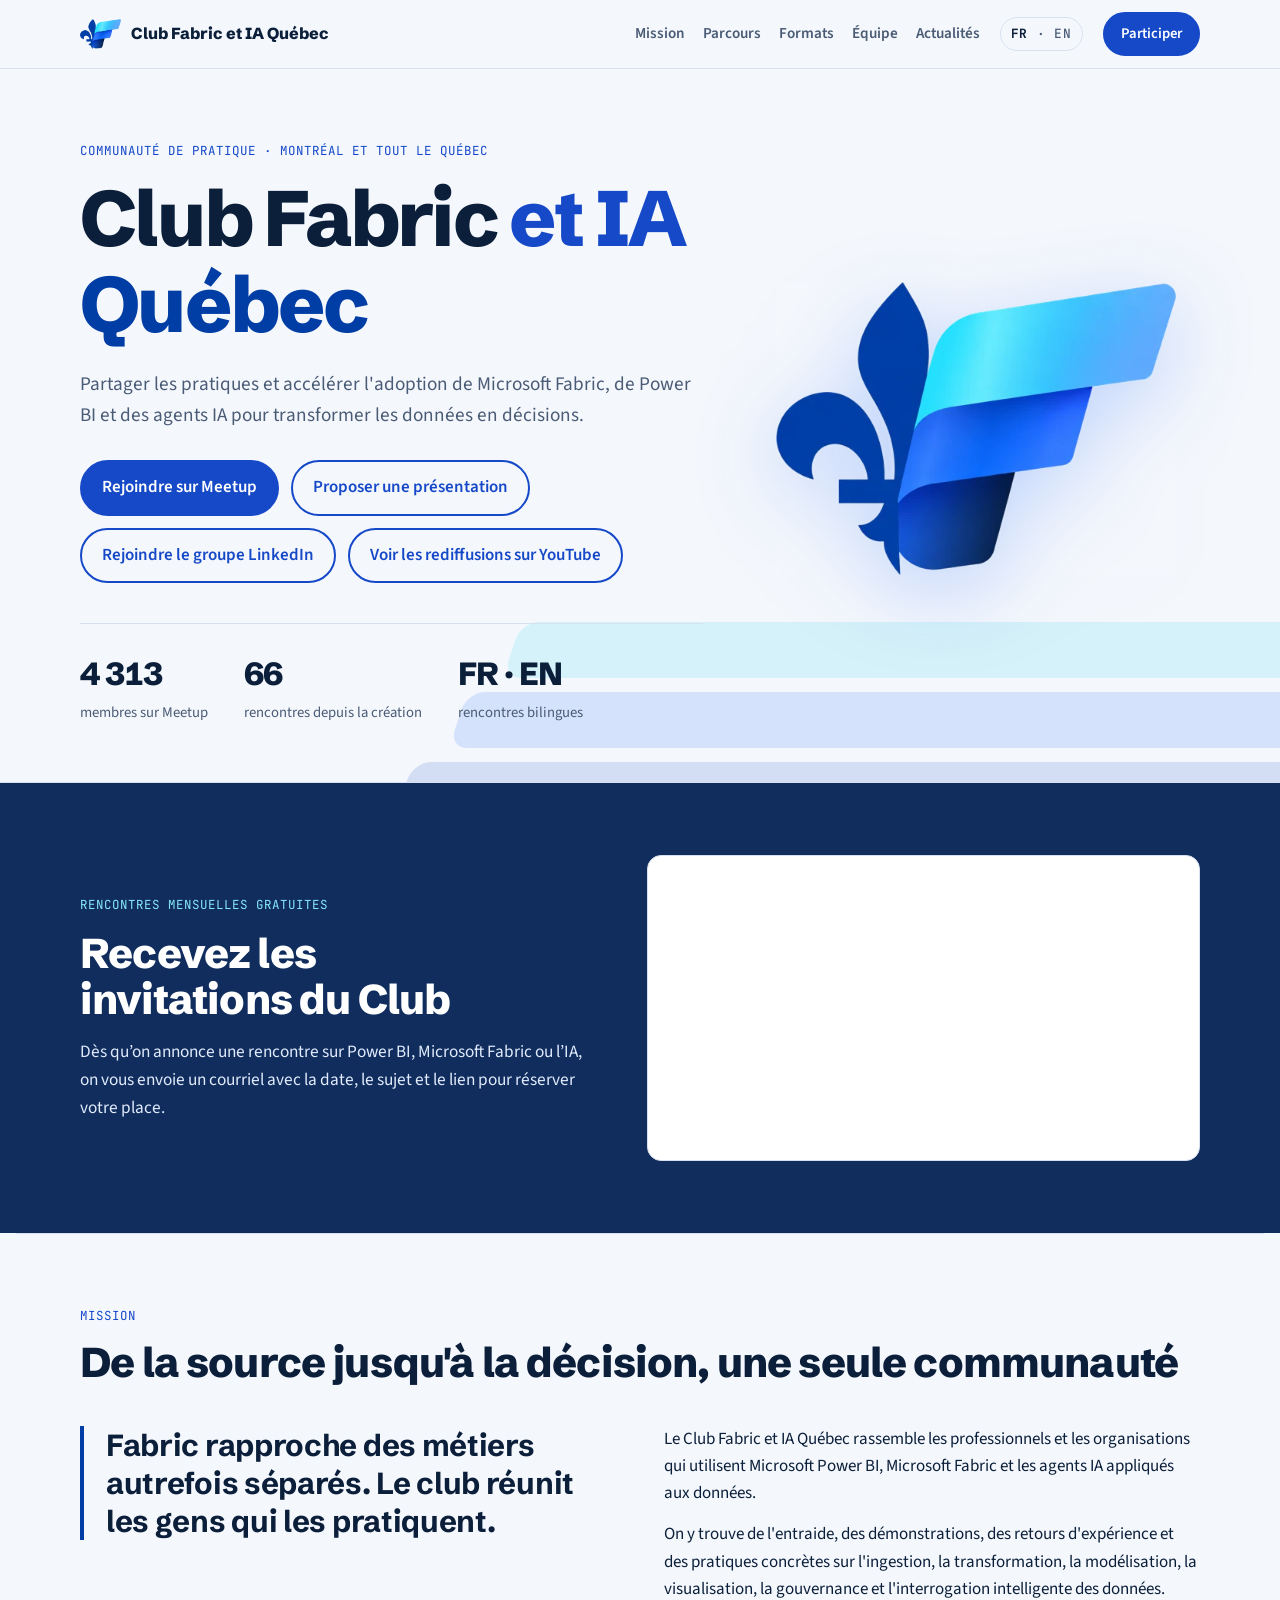
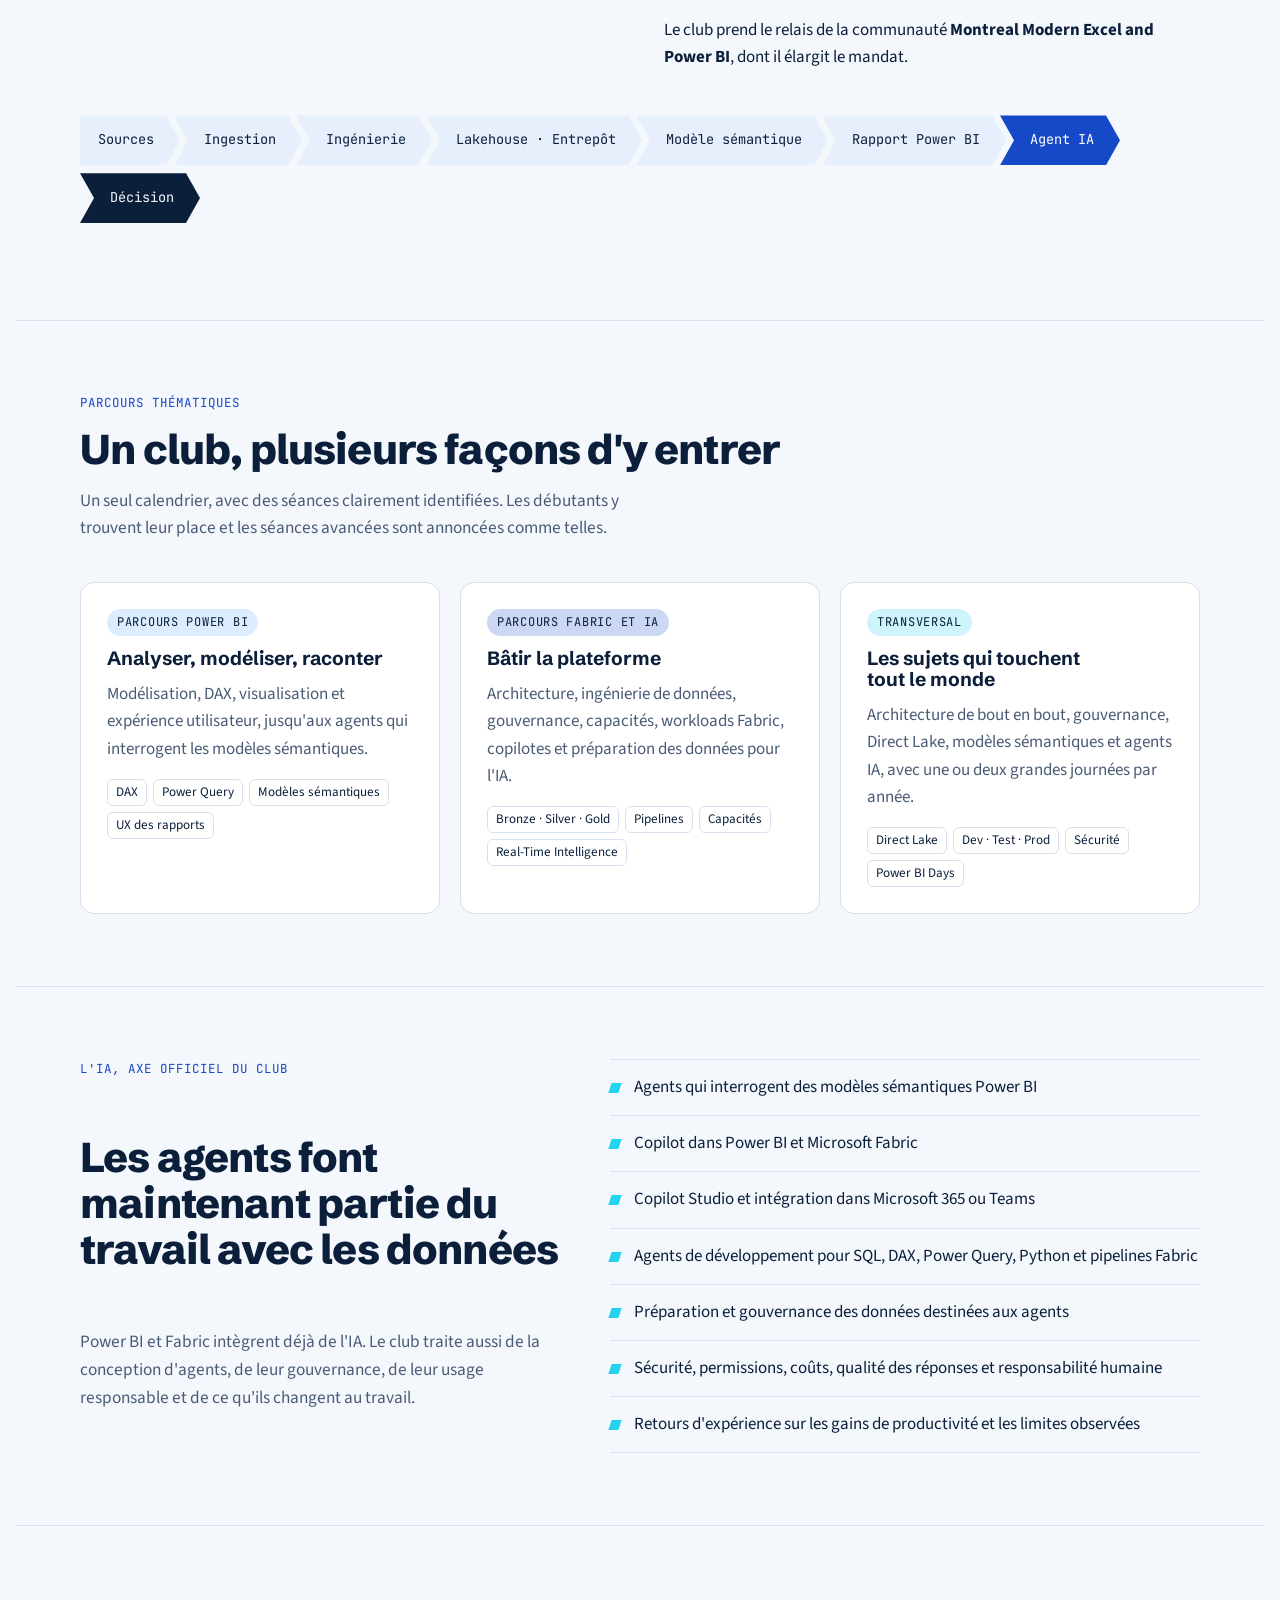
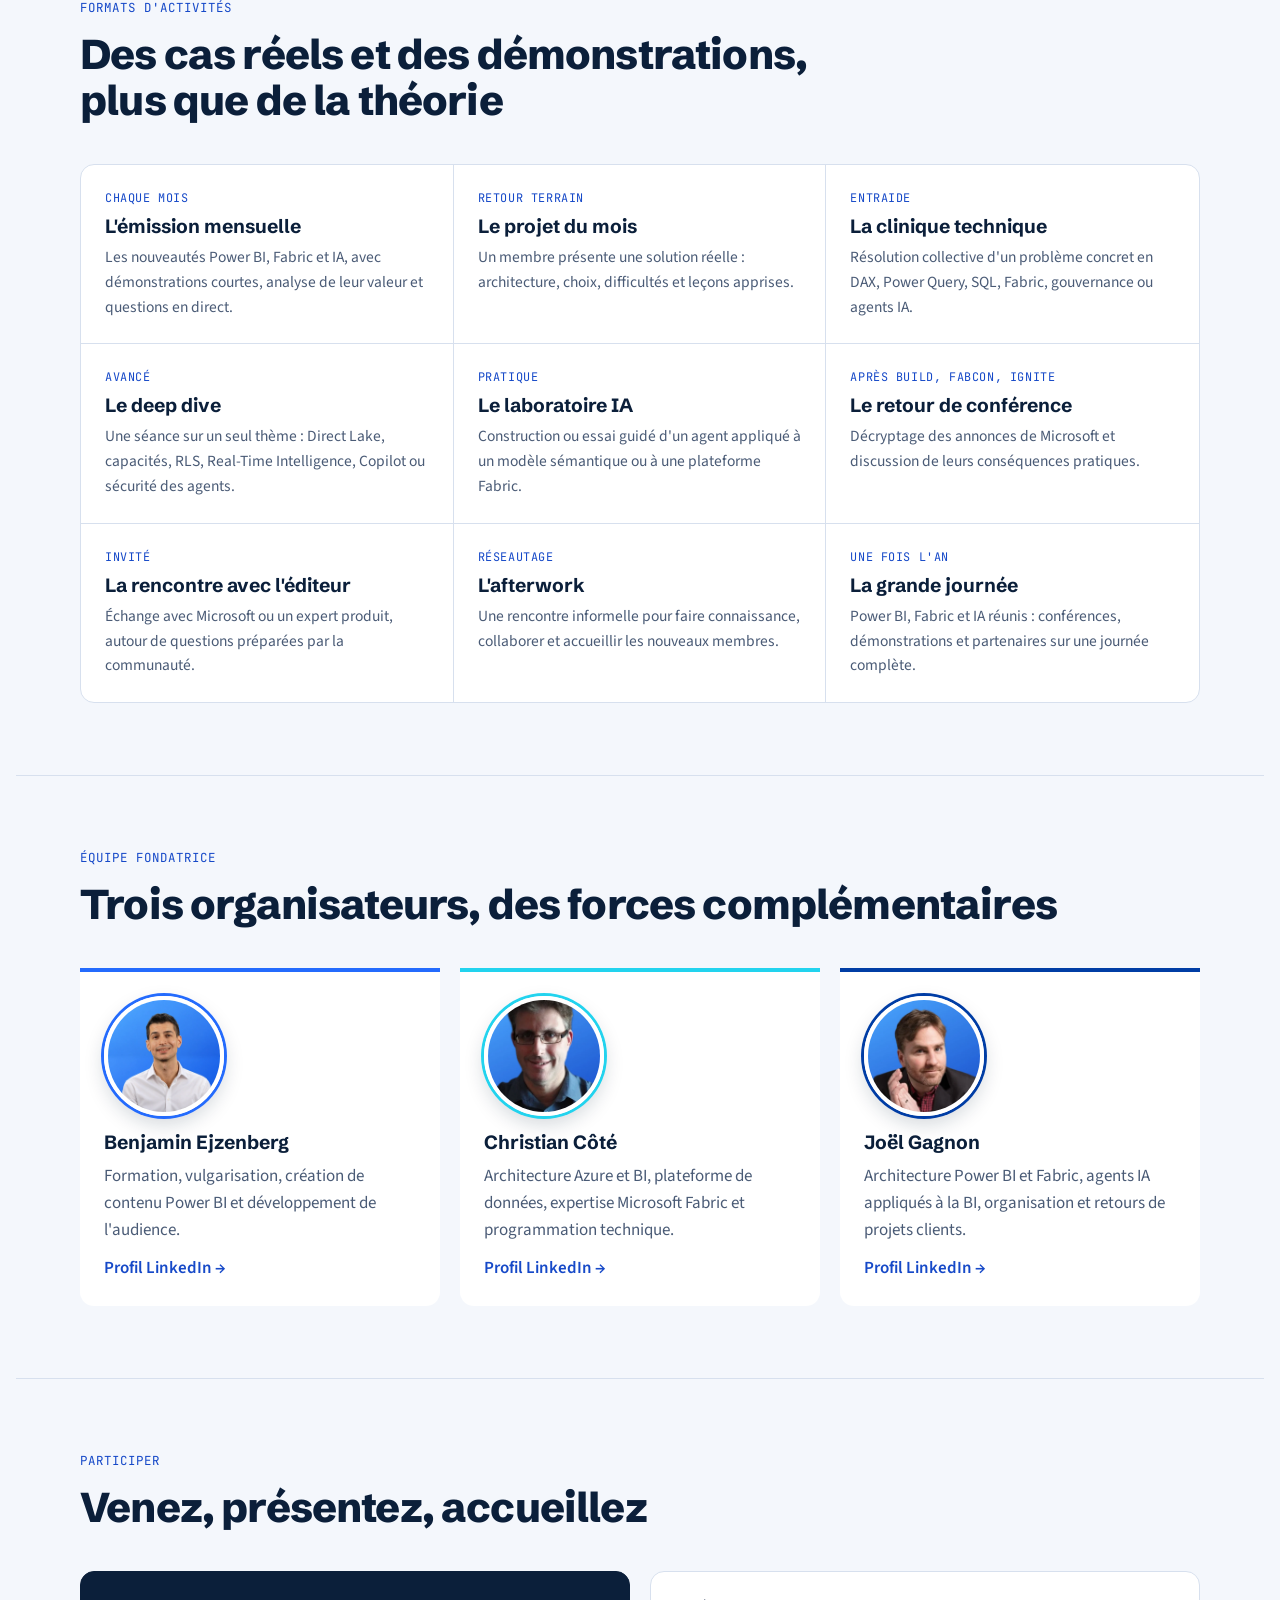
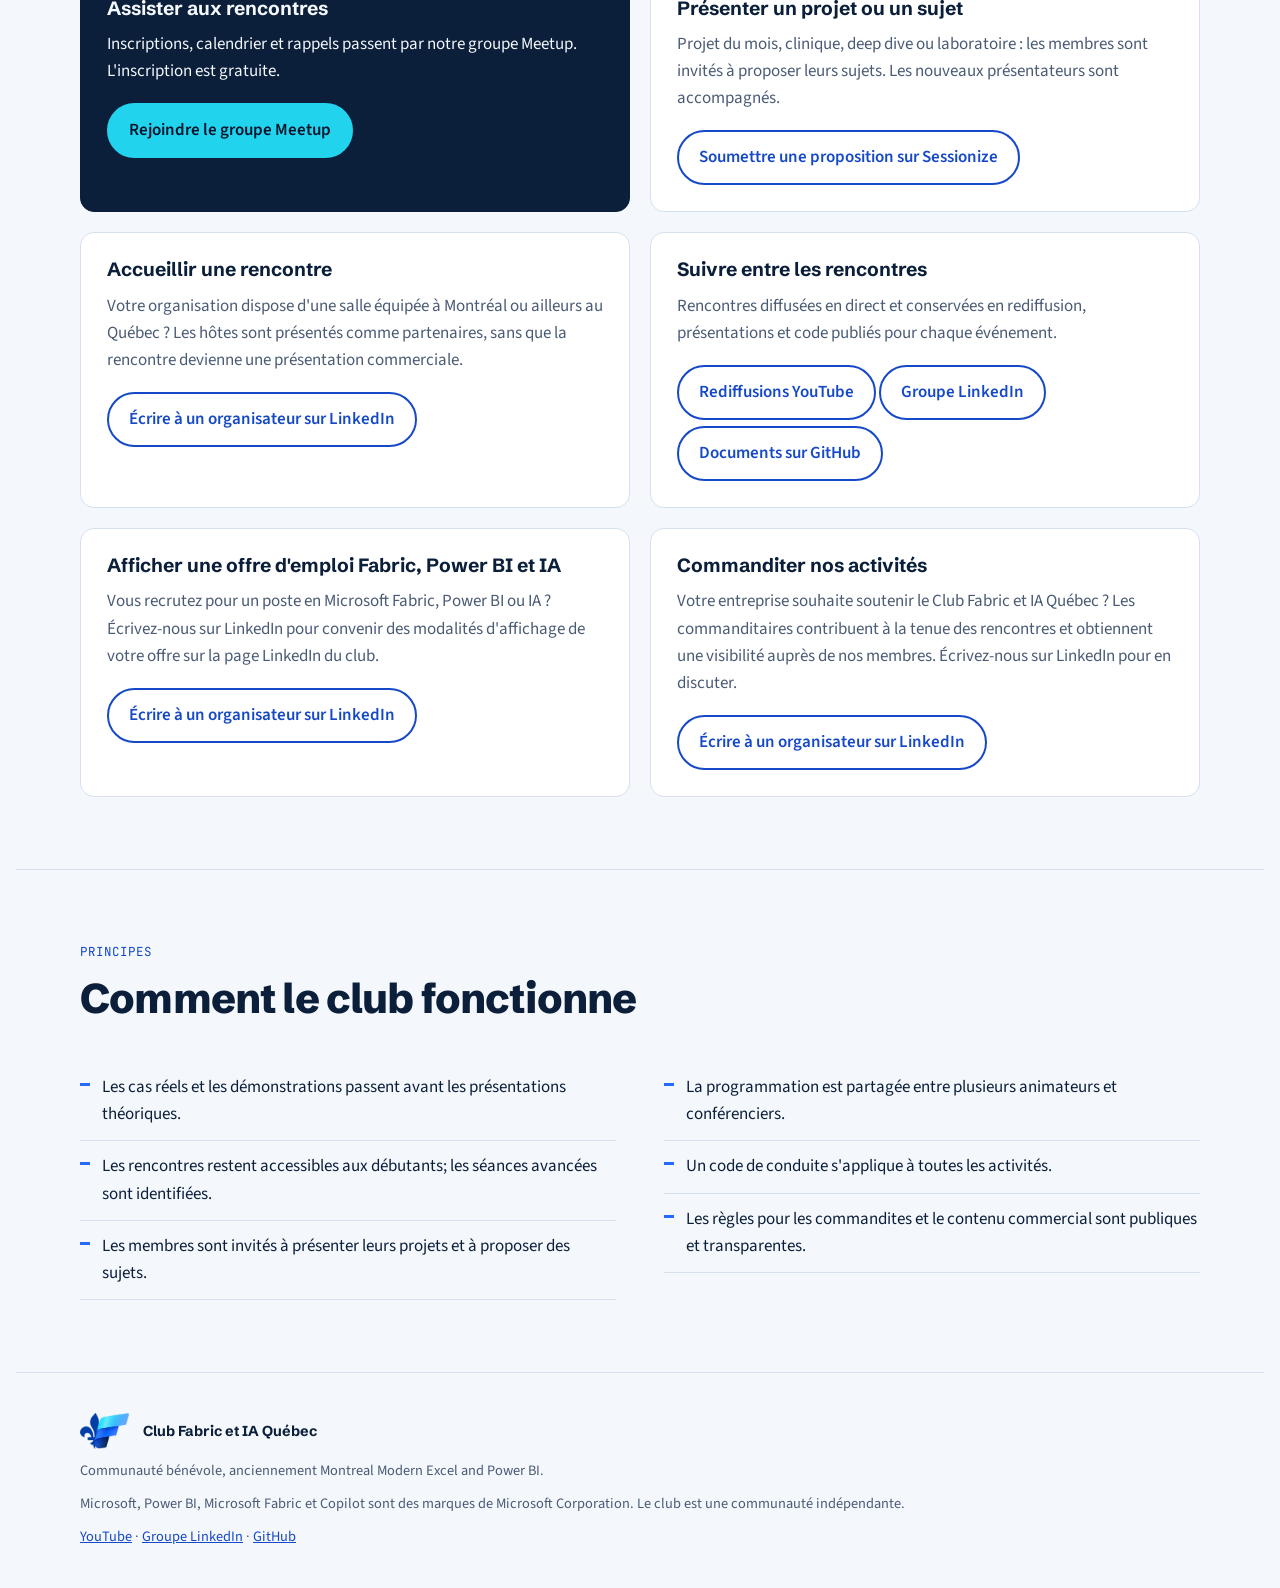
==== commit fd68a30e: "Mettre en avant les invitations du Club dans un bandeau bleu foncé" ====
--- a/index.html
+++ b/index.html
@@ -58,10 +58,9 @@
 <section id="actualites" class="updates" aria-labelledby="titre-actualites">
   <div class="wrap updates-layout">
     <div class="updates-copy">
-      <p class="eyebrow">Les actualités du Club</p>
-      <h2 id="titre-actualites">Quand aura lieu la prochaine rencontre&nbsp;?</h2>
-      <p class="lede">Nos rencontres sur Power BI, Microsoft Fabric et l’IA sont gratuites. Inscrivez-vous à tout moment pour recevoir par courriel la prochaine date, le sujet et le lien pour réserver votre place.</p>
-      <a href="https://tally.so/r/X5006d">Ouvrir le formulaire sur Tally</a>
+      <p class="eyebrow">Rencontres mensuelles gratuites</p>
+      <h2 id="titre-actualites">Recevez les invitations du Club</h2>
+      <p class="lede">Dès qu’on annonce une rencontre sur Power BI, Microsoft Fabric ou l’IA, on vous envoie un courriel avec la date, le sujet et le lien pour réserver votre place.</p>
     </div>
     <div class="updates-form">
       <iframe src="https://tally.so/embed/X5006d?alignLeft=1&amp;hideTitle=1&amp;dynamicHeight=1" loading="lazy"
--- a/styles.css
+++ b/styles.css
@@ -74,17 +74,18 @@
 section{padding-block:72px;border-top:1px solid var(--line)}
 .sec-head{display:grid;gap:14px;margin-bottom:40px}
 
-.updates{background:var(--tint);margin-inline:-16px;padding-inline:16px;scroll-margin-top:64px}
+.updates{background:#102d5e;color:#fff;margin-inline:-16px;padding-inline:16px;scroll-margin-top:64px}
 .updates-layout{display:grid;grid-template-columns:minmax(0,1fr) minmax(0,1.1fr);gap:clamp(24px,5vw,72px);align-items:center}
 .updates-copy{display:grid;justify-items:start;gap:16px}
-.updates-copy a{font-weight:600;text-underline-offset:3px}
+.updates-copy .eyebrow{color:#87e7fa}
+.updates-copy .lede{color:#e2ecfc}
+.form-language{font-size:.92rem;color:#4a5b76;margin-bottom:8px}
 .updates-form{background:#fff;border:1px solid var(--line);border-radius:14px;padding:clamp(16px,2.5vw,32px);color-scheme:light}
-.updates-form iframe{display:block;border:0;width:100%;height:750px}
+.updates-form iframe{display:block;border:0;width:100%;height:240px}
 @media (max-width:820px){
   .updates{padding-block:44px}
   .updates-layout{grid-template-columns:minmax(0,1fr)}
 }
-@media (max-width:440px){.updates-form iframe{height:940px}}
 
 /* Continuum */
 .flow{display:flex;flex-wrap:wrap;gap:0;margin-top:8px;list-style:none;padding:0}
